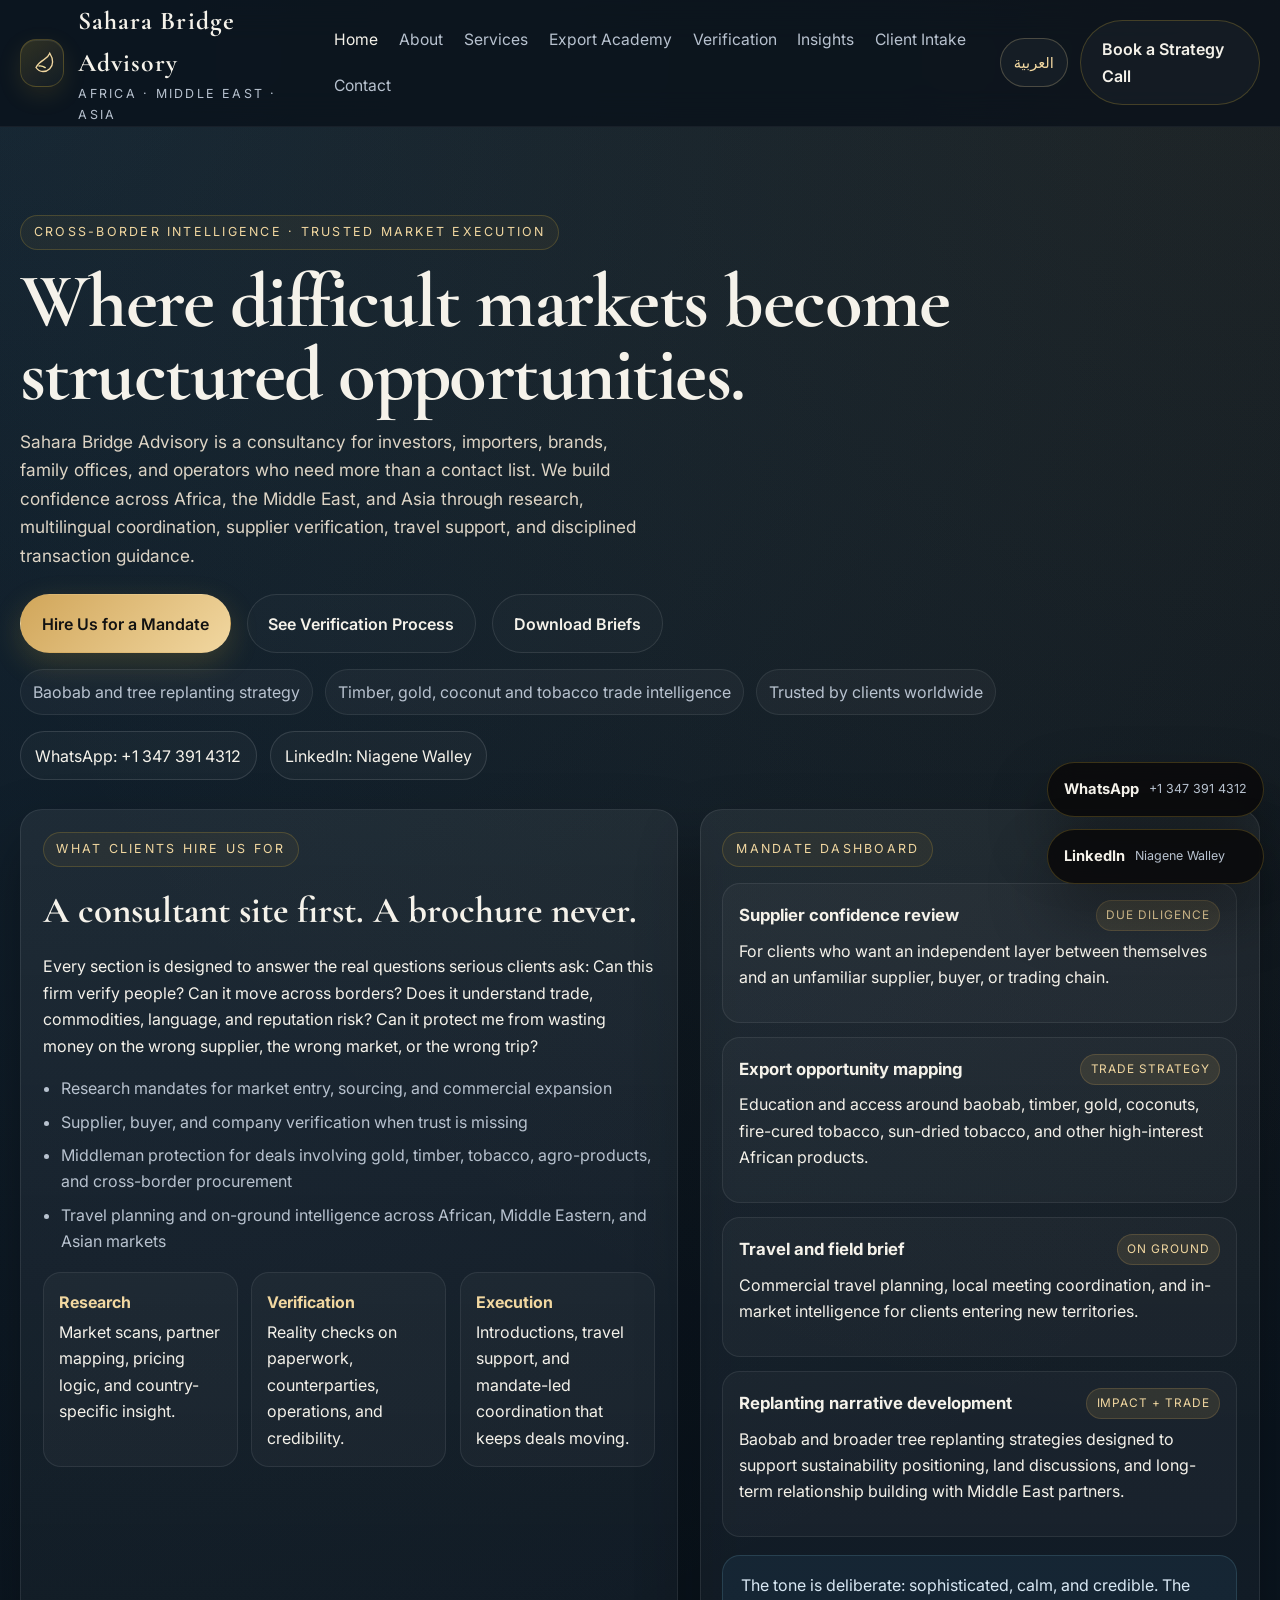
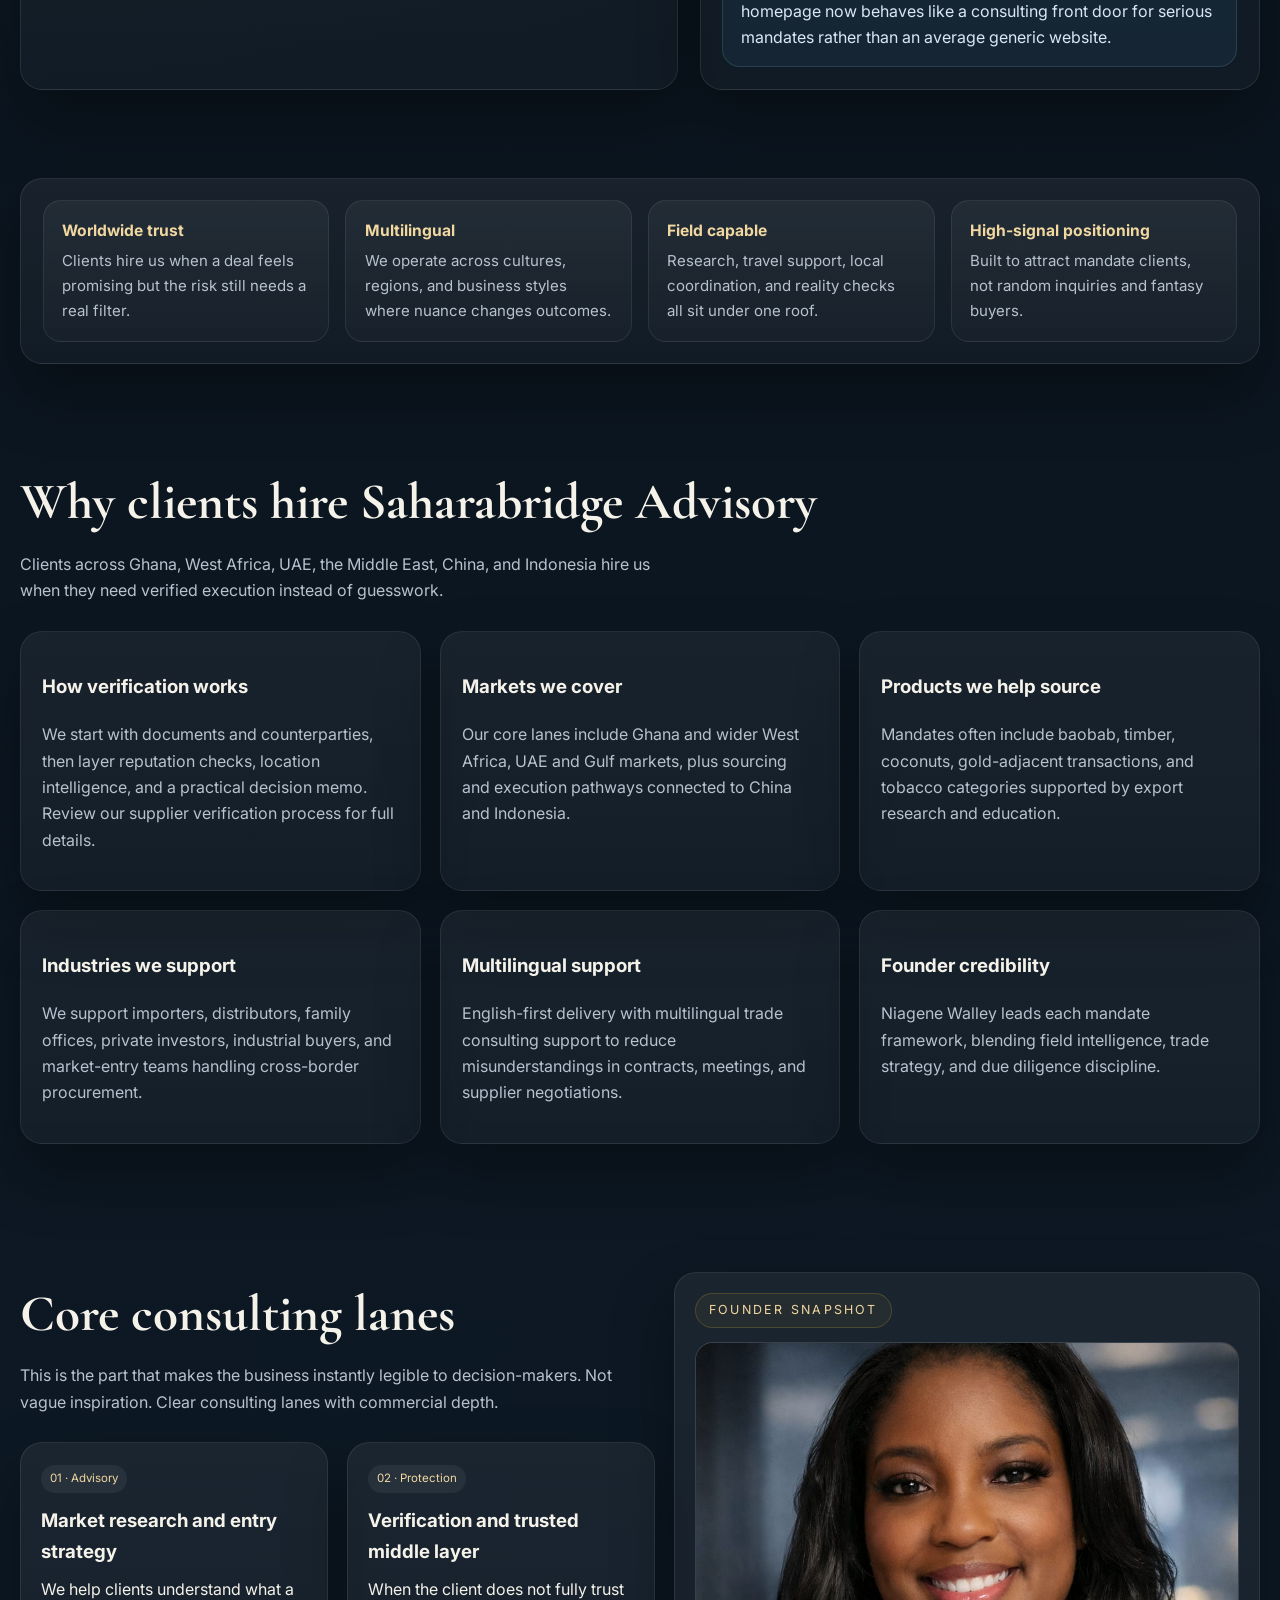
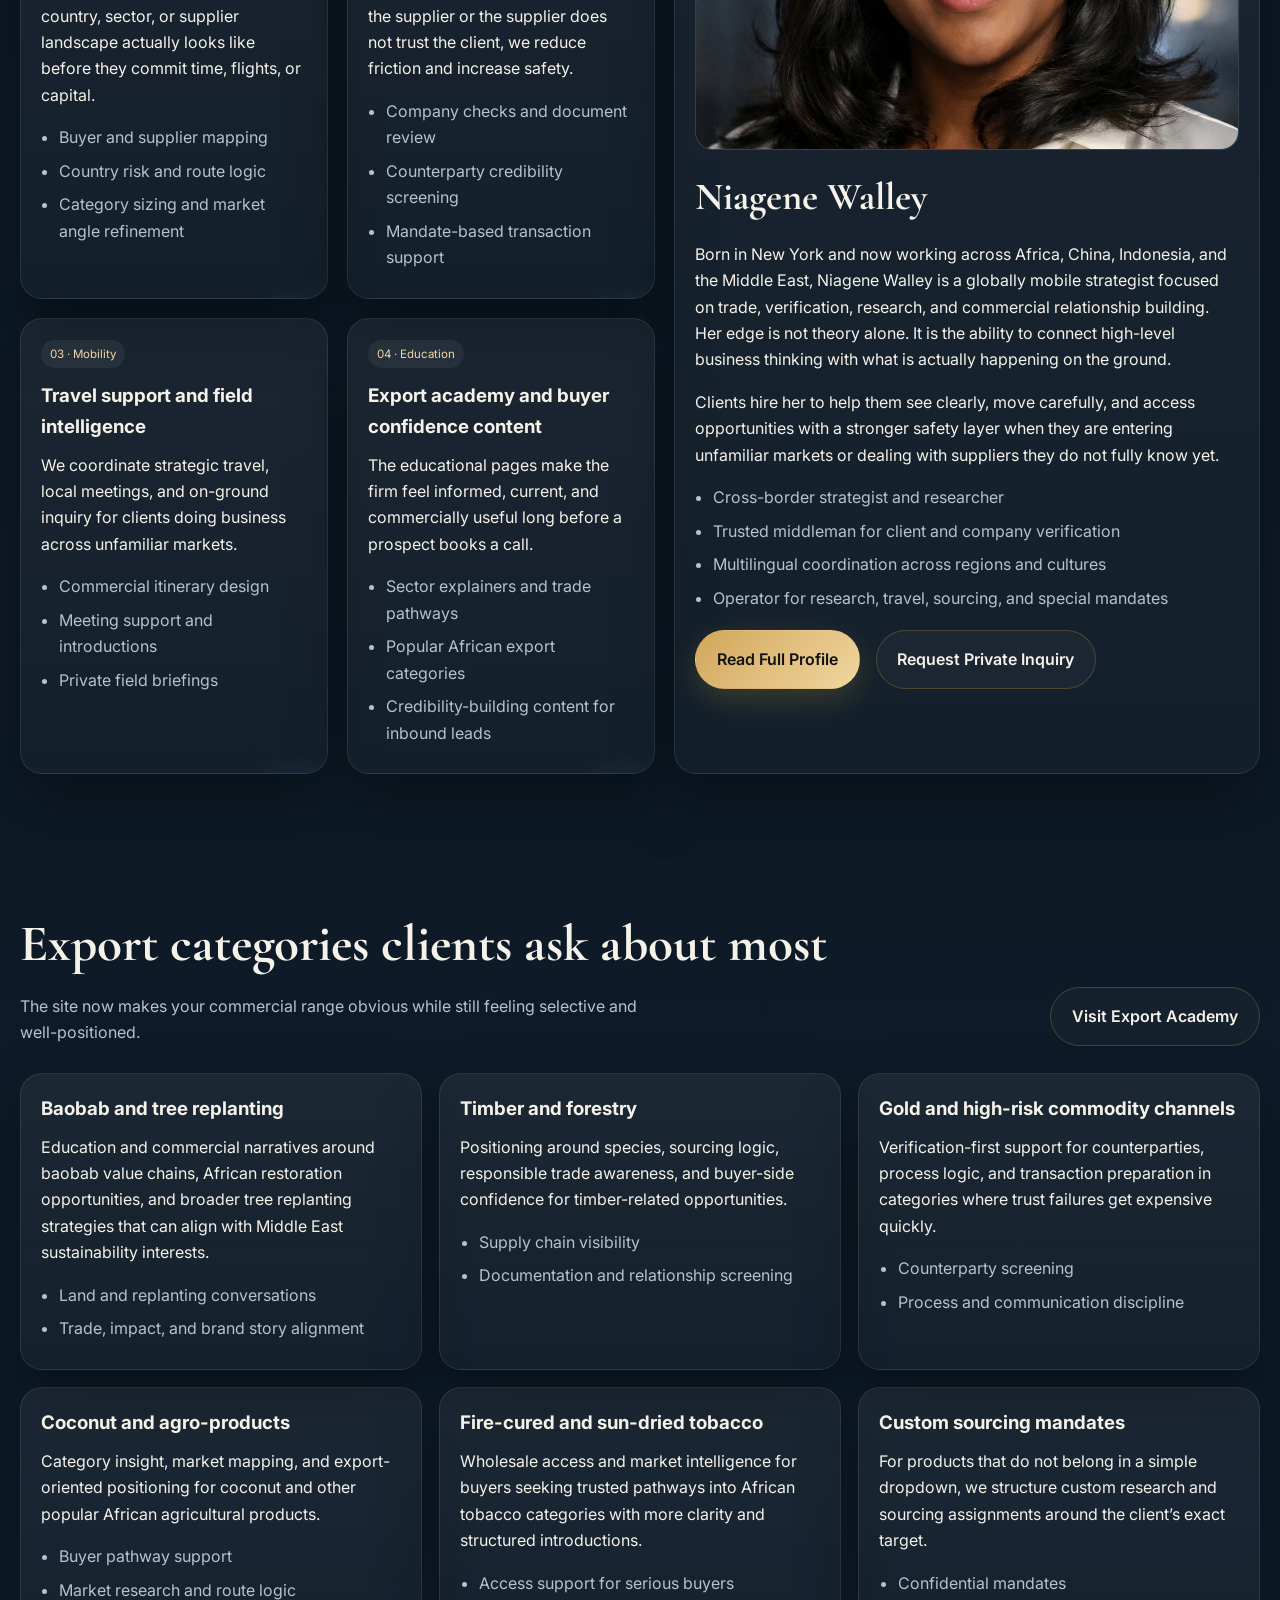
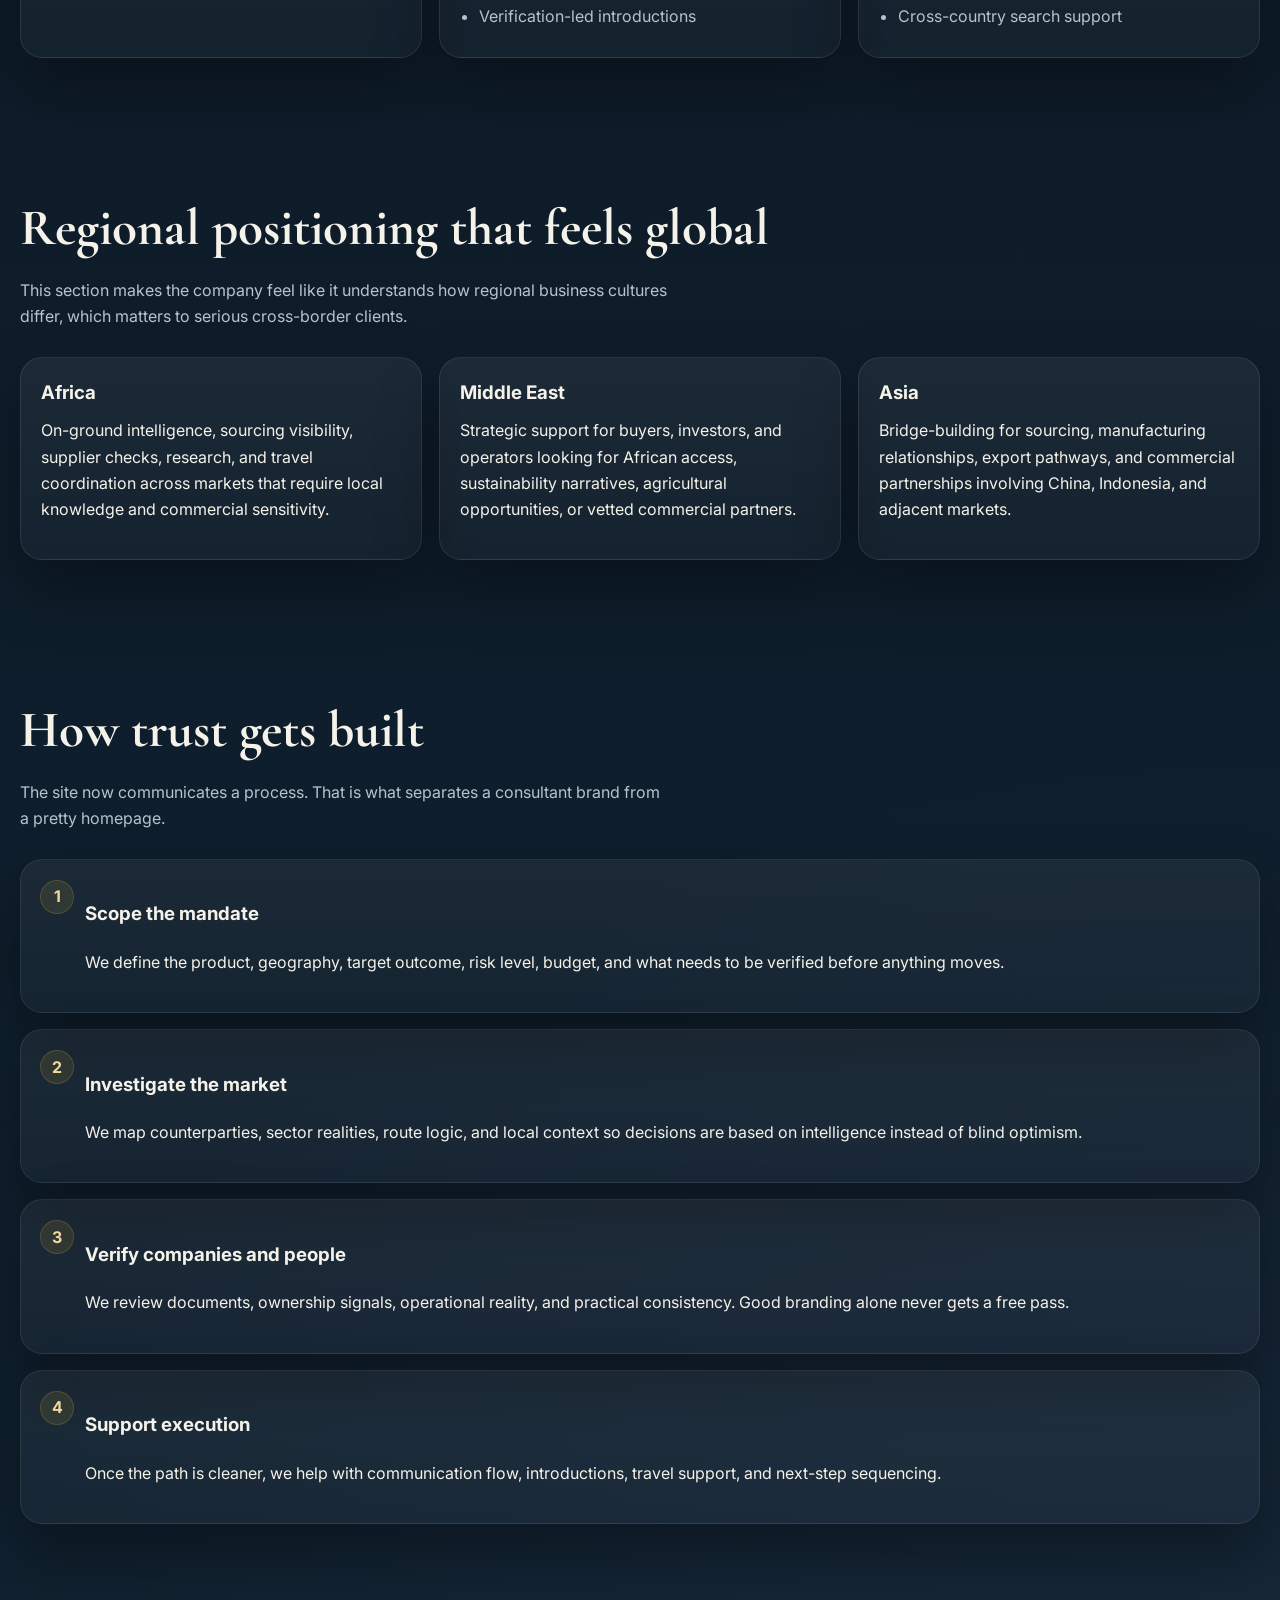
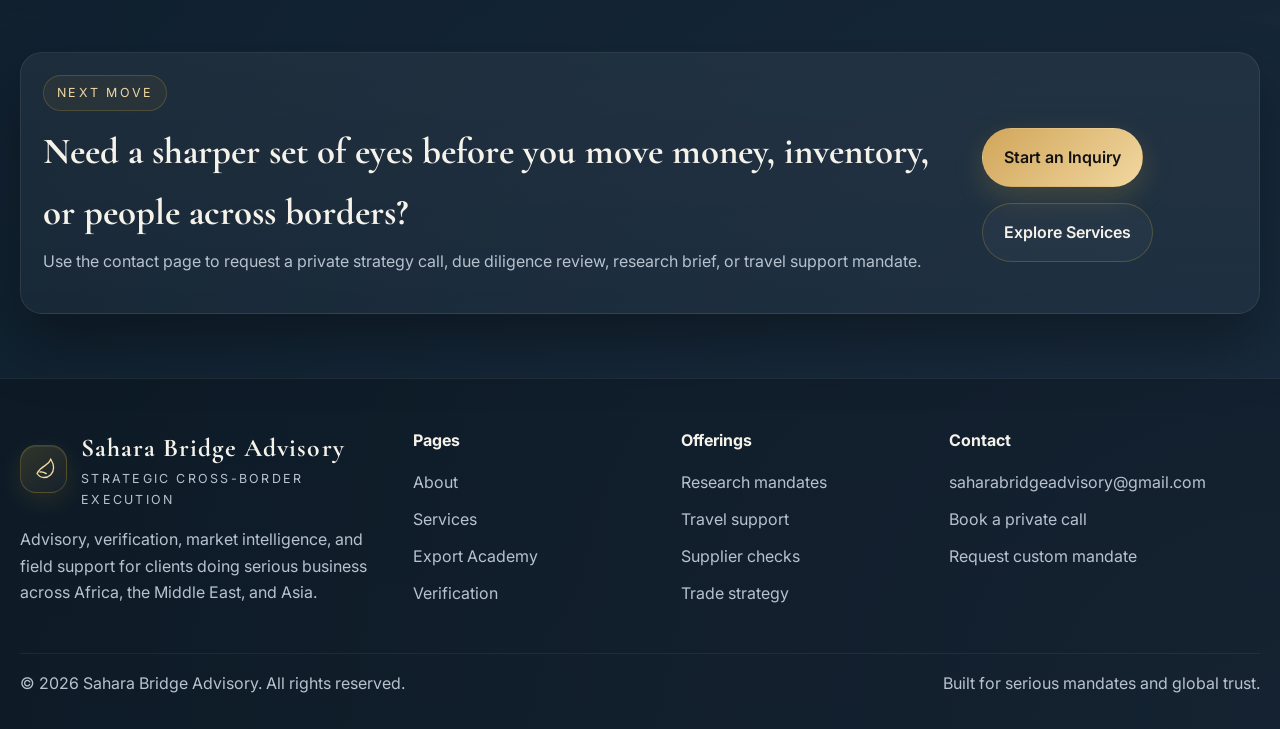
==== index.html @ 65cefc39 "Revert simplified homepage and restore original site structure" ====
<!DOCTYPE html>
<html lang="en">
<head>
  <meta charset="UTF-8" />
  <meta name="viewport" content="width=device-width, initial-scale=1.0" />
  <title>Africa Trade Advisory Firm | Sahara Bridge Advisory</title>
  <meta name="description" content="Sahara Bridge Advisory is an Africa trade advisory firm helping clients with supplier verification, Africa export consulting, and Middle East-Africa sourcing strategy." />
  <meta name="robots" content="index,follow,max-image-preview:large" />
  <link rel="canonical" href="https://saharabridgeadvisory.com/" />
  <meta property="og:locale" content="en_US" />
  <meta property="og:type" content="website" />
  <meta property="og:site_name" content="Sahara Bridge Advisory" />
  <meta property="og:title" content="Africa Trade Advisory Firm | Sahara Bridge Advisory" />
  <meta property="og:description" content="Sahara Bridge Advisory is an Africa trade advisory firm helping clients with supplier verification, Africa export consulting, and Middle East-Africa sourcing strategy." />
  <meta property="og:url" content="https://saharabridgeadvisory.com/" />
  <meta property="og:image" content="https://saharabridgeadvisory.com/assets/images/og-card.svg" />
  <meta name="twitter:card" content="summary_large_image" />
  <meta name="twitter:title" content="Africa Trade Advisory Firm | Sahara Bridge Advisory" />
  <meta name="twitter:description" content="Sahara Bridge Advisory is an Africa trade advisory firm helping clients with supplier verification, Africa export consulting, and Middle East-Africa sourcing strategy." />
  <meta name="twitter:image" content="https://saharabridgeadvisory.com/assets/images/og-card.svg" />
  <link rel="icon" type="image/svg+xml" href="assets/images/favicon.svg" />
  <link rel="preconnect" href="https://fonts.googleapis.com">
  <link rel="preconnect" href="https://fonts.gstatic.com" crossorigin>
  <link href="https://fonts.googleapis.com/css2?family=Cormorant+Garamond:wght@500;600;700&family=Inter:wght@400;500;600;700;800&display=swap" rel="stylesheet">
  <link rel="stylesheet" href="assets/css/styles.css" />
  <script defer src="assets/js/config.js"></script>
  <script defer src="assets/js/main.js"></script>
  <script type="application/ld+json">
  {"@context":"https://schema.org","@type":"BreadcrumbList","itemListElement":[{"@type":"ListItem","position":1,"name":"Home","item":"https://saharabridgeadvisory.com/"},{"@type":"ListItem","position":2,"name":"Home","item":"https://saharabridgeadvisory.com/"}]}
  </script>
  <script type="application/ld+json">
  {"@context":"https://schema.org","@type":"Organization","name":"Sahara Bridge Advisory","url":"https://saharabridgeadvisory.com","logo":"https://saharabridgeadvisory.com/assets/images/og-card.svg","description":"Africa trade advisory firm focused on supplier verification, cross-border sourcing, due diligence, and market-entry execution across Africa, Middle East, and Asia.","founder":{"@type":"Person","name":"Niagene Walley"},"sameAs":["https://www.linkedin.com/in/niagene-walley/"]}
  </script>
</head>
<body>
  <header class="header">
    <div class="container nav">
      <a class="brand" href="index.html" aria-label="Sahara Bridge Advisory home">
        <span class="brand-mark">
          <svg viewBox="0 0 32 32" fill="none" xmlns="http://www.w3.org/2000/svg"><path d="M8 22C10.8 16.7 14.7 13.8 18.6 11.5C22.1 9.4 24.9 6.9 26.4 3C29 7.1 30.1 10.6 30.1 14.5C30.1 21.6 24.4 27.3 17.3 27.3C13.4 27.3 10.5 25.8 8 22Z" stroke="currentColor" stroke-width="1.8" stroke-linecap="round"/><path d="M12 20C15.2 19.6 17.9 20.5 20.3 22.2" stroke="#F5E2A0" stroke-width="1.8" stroke-linecap="round"/></svg>
        </span>
        <span>
          <strong class="brand-name">Sahara Bridge Advisory</strong>
          <span class="brand-tag">Africa · Middle East · Asia</span>
        </span>
      </a>
      <nav class="nav-links" data-nav-links>
        <a data-nav href="index.html">Home</a>
        <a data-nav href="about.html">About</a>
        <a data-nav href="services.html">Services</a>
        <a data-nav href="export-academy.html">Export Academy</a>
        <a data-nav href="verification.html">Verification</a>
        <a data-nav href="insights.html">Insights</a>
        <a data-nav href="intake.html">Client Intake</a>
        <a data-nav href="contact.html">Contact</a>
      </nav>
      <div class="nav-actions">
        <a class="lang-chip" href="ar/index.html" lang="ar" dir="rtl">العربية</a>
        <a class="btn btn-secondary" href="contact.html">Book a Strategy Call</a>
        <button class="menu-toggle" data-menu-toggle aria-label="Toggle menu">☰</button>
      </div>
    </div>
  </header>

  <main>
    <section class="hero">
      <div class="container">
        <span class="eyebrow">Cross-border intelligence · trusted market execution</span>
        <h1>Where difficult markets become structured opportunities.</h1>
        <p class="lead">Sahara Bridge Advisory is a consultancy for investors, importers, brands, family offices, and operators who need more than a contact list. We build confidence across Africa, the Middle East, and Asia through research, multilingual coordination, supplier verification, travel support, and disciplined transaction guidance.</p>
        <div class="hero-actions">
          <a class="btn btn-primary" href="contact.html">Hire Us for a Mandate</a>
          <a class="btn btn-ghost" href="verification.html">See Verification Process</a>
          <a class="btn btn-ghost" href="insights.html">Download Briefs</a>
        </div>
        <div class="page-pulse">
          <span>Baobab and tree replanting strategy</span>
          <span>Timber, gold, coconut and tobacco trade intelligence</span>
          <span>Trusted by clients worldwide</span>
        </div>
        <div class="inline-links">
          <a data-whatsapp-link href="https://wa.me/13473914312" target="_blank" rel="noopener noreferrer">WhatsApp: +1 347 391 4312</a>
          <a data-linkedin-link href="https://www.linkedin.com/in/niagene-walley/" target="_blank" rel="noopener noreferrer">LinkedIn: Niagene Walley</a>
        </div>

        <div class="hero-consult-grid reveal">
          <div class="hero-brief">
            <span class="eyebrow">What clients hire us for</span>
            <h2 style="font-family:'Cormorant Garamond',serif;font-size:2.3rem;margin:0.9rem 0 0.7rem;">A consultant site first. A brochure never.</h2>
            <p>Every section is designed to answer the real questions serious clients ask: Can this firm verify people? Can it move across borders? Does it understand trade, commodities, language, and reputation risk? Can it protect me from wasting money on the wrong supplier, the wrong market, or the wrong trip?</p>
            <ul class="brief-list">
              <li>Research mandates for market entry, sourcing, and commercial expansion</li>
              <li>Supplier, buyer, and company verification when trust is missing</li>
              <li>Middleman protection for deals involving gold, timber, tobacco, agro-products, and cross-border procurement</li>
              <li>Travel planning and on-ground intelligence across African, Middle Eastern, and Asian markets</li>
            </ul>
            <div class="hero-kicker">
              <div class="kicker-card"><strong>Research</strong><span>Market scans, partner mapping, pricing logic, and country-specific insight.</span></div>
              <div class="kicker-card"><strong>Verification</strong><span>Reality checks on paperwork, counterparties, operations, and credibility.</span></div>
              <div class="kicker-card"><strong>Execution</strong><span>Introductions, travel support, and mandate-led coordination that keeps deals moving.</span></div>
            </div>
          </div>
          <div class="hero-mandate">
            <span class="eyebrow">Mandate dashboard</span>
            <div class="mandate-stack">
              <article class="mandate-item">
                <header><h3>Supplier confidence review</h3><span class="mandate-badge">Due diligence</span></header>
                <p>For clients who want an independent layer between themselves and an unfamiliar supplier, buyer, or trading chain.</p>
              </article>
              <article class="mandate-item">
                <header><h3>Export opportunity mapping</h3><span class="mandate-badge">Trade strategy</span></header>
                <p>Education and access around baobab, timber, gold, coconuts, fire-cured tobacco, sun-dried tobacco, and other high-interest African products.</p>
              </article>
              <article class="mandate-item">
                <header><h3>Travel and field brief</h3><span class="mandate-badge">On ground</span></header>
                <p>Commercial travel planning, local meeting coordination, and in-market intelligence for clients entering new territories.</p>
              </article>
              <article class="mandate-item">
                <header><h3>Replanting narrative development</h3><span class="mandate-badge">Impact + trade</span></header>
                <p>Baobab and broader tree replanting strategies designed to support sustainability positioning, land discussions, and long-term relationship building with Middle East partners.</p>
              </article>
            </div>
            <div class="advisory-ribbon">The tone is deliberate: sophisticated, calm, and credible. The homepage now behaves like a consulting front door for serious mandates rather than an average generic website.</div>
          </div>
        </div>
      </div>
    </section>

    <section class="section section-sm">
      <div class="container credibility-band reveal">
        <div><strong>Worldwide trust</strong><span>Clients hire us when a deal feels promising but the risk still needs a real filter.</span></div>
        <div><strong>Multilingual</strong><span>We operate across cultures, regions, and business styles where nuance changes outcomes.</span></div>
        <div><strong>Field capable</strong><span>Research, travel support, local coordination, and reality checks all sit under one roof.</span></div>
        <div><strong>High-signal positioning</strong><span>Built to attract mandate clients, not random inquiries and fantasy buyers.</span></div>
      </div>
    </section>


    <section class="section">
      <div class="container">
        <div class="section-head reveal"><div><h2>Why clients hire Saharabridge Advisory</h2><p>Clients across Ghana, West Africa, UAE, the Middle East, China, and Indonesia hire us when they need verified execution instead of guesswork.</p></div></div>
        <div class="grid grid-3">
          <article class="process-card reveal"><h3>How verification works</h3><p>We start with documents and counterparties, then layer reputation checks, location intelligence, and a practical decision memo. Review our <a href="verification.html">supplier verification process</a> for full details.</p></article>
          <article class="process-card reveal"><h3>Markets we cover</h3><p>Our core lanes include Ghana and wider West Africa, UAE and Gulf markets, plus sourcing and execution pathways connected to China and Indonesia.</p></article>
          <article class="process-card reveal"><h3>Products we help source</h3><p>Mandates often include baobab, timber, coconuts, gold-adjacent transactions, and tobacco categories supported by <a href="export-academy.html">export research and education</a>.</p></article>
          <article class="process-card reveal"><h3>Industries we support</h3><p>We support importers, distributors, family offices, private investors, industrial buyers, and market-entry teams handling cross-border procurement.</p></article>
          <article class="process-card reveal"><h3>Multilingual support</h3><p>English-first delivery with multilingual trade consulting support to reduce misunderstandings in contracts, meetings, and supplier negotiations.</p></article>
          <article class="process-card reveal"><h3>Founder credibility</h3><p><a href="about.html">Niagene Walley</a> leads each mandate framework, blending field intelligence, trade strategy, and due diligence discipline.</p></article>
        </div>
      </div>
    </section>
    <section class="section">
      <div class="container split-callout">
        <div>
          <div class="section-head reveal">
            <div>
              <h2>Core consulting lanes</h2>
              <p>This is the part that makes the business instantly legible to decision-makers. Not vague inspiration. Clear consulting lanes with commercial depth.</p>
            </div>
          </div>
          <div class="grid grid-2">
            <article class="service-lane reveal">
              <span class="lane-tag">01 · Advisory</span>
              <h3>Market research and entry strategy</h3>
              <p>We help clients understand what a country, sector, or supplier landscape actually looks like before they commit time, flights, or capital.</p>
              <ul class="service-points">
                <li>Buyer and supplier mapping</li>
                <li>Country risk and route logic</li>
                <li>Category sizing and market angle refinement</li>
              </ul>
            </article>
            <article class="service-lane reveal">
              <span class="lane-tag">02 · Protection</span>
              <h3>Verification and trusted middle layer</h3>
              <p>When the client does not fully trust the supplier or the supplier does not trust the client, we reduce friction and increase safety.</p>
              <ul class="service-points">
                <li>Company checks and document review</li>
                <li>Counterparty credibility screening</li>
                <li>Mandate-based transaction support</li>
              </ul>
            </article>
            <article class="service-lane reveal">
              <span class="lane-tag">03 · Mobility</span>
              <h3>Travel support and field intelligence</h3>
              <p>We coordinate strategic travel, local meetings, and on-ground inquiry for clients doing business across unfamiliar markets.</p>
              <ul class="service-points">
                <li>Commercial itinerary design</li>
                <li>Meeting support and introductions</li>
                <li>Private field briefings</li>
              </ul>
            </article>
            <article class="service-lane reveal">
              <span class="lane-tag">04 · Education</span>
              <h3>Export academy and buyer confidence content</h3>
              <p>The educational pages make the firm feel informed, current, and commercially useful long before a prospect books a call.</p>
              <ul class="service-points">
                <li>Sector explainers and trade pathways</li>
                <li>Popular African export categories</li>
                <li>Credibility-building content for inbound leads</li>
              </ul>
            </article>
          </div>
        </div>
        <div class="insight-card reveal">
          <span class="eyebrow">Founder snapshot</span>
          <figure class="founder-snapshot-media">
            <img src="assets/images/niagene-walley-africa-trade-strategist.jpg" alt="Niagene Walley, founder and African trade strategist at Sahara Bridge Advisory" loading="lazy" />
          </figure>
          <h3 style="font-family:'Cormorant Garamond',serif;font-size:2.4rem;margin:0.9rem 0 0.7rem;">Niagene Walley</h3>
          <p>Born in New York and now working across Africa, China, Indonesia, and the Middle East, Niagene Walley is a globally mobile strategist focused on trade, verification, research, and commercial relationship building. Her edge is not theory alone. It is the ability to connect high-level business thinking with what is actually happening on the ground.</p>
          <p>Clients hire her to help them see clearly, move carefully, and access opportunities with a stronger safety layer when they are entering unfamiliar markets or dealing with suppliers they do not fully know yet.</p>
          <ul class="mini-list">
            <li>Cross-border strategist and researcher</li>
            <li>Trusted middleman for client and company verification</li>
            <li>Multilingual coordination across regions and cultures</li>
            <li>Operator for research, travel, sourcing, and special mandates</li>
          </ul>
          <div class="hero-actions" style="margin-top:1.2rem;">
            <a class="btn btn-primary" href="about.html">Read Full Profile</a>
            <a class="btn btn-secondary" href="contact.html">Request Private Inquiry</a>
          </div>
        </div>
      </div>
    </section>

    <section class="section">
      <div class="container">
        <div class="section-head reveal">
          <div>
            <h2>Export categories clients ask about most</h2>
            <p>The site now makes your commercial range obvious while still feeling selective and well-positioned.</p>
          </div>
          <a class="btn btn-secondary" href="export-academy.html">Visit Export Academy</a>
        </div>
        <div class="sector-grid">
          <article class="sector-tile reveal">
            <h3>Baobab and tree replanting</h3>
            <p>Education and commercial narratives around baobab value chains, African restoration opportunities, and broader tree replanting strategies that can align with Middle East sustainability interests.</p>
            <ul class="sector-points">
              <li>Land and replanting conversations</li>
              <li>Trade, impact, and brand story alignment</li>
            </ul>
          </article>
          <article class="sector-tile reveal">
            <h3>Timber and forestry</h3>
            <p>Positioning around species, sourcing logic, responsible trade awareness, and buyer-side confidence for timber-related opportunities.</p>
            <ul class="sector-points">
              <li>Supply chain visibility</li>
              <li>Documentation and relationship screening</li>
            </ul>
          </article>
          <article class="sector-tile reveal">
            <h3>Gold and high-risk commodity channels</h3>
            <p>Verification-first support for counterparties, process logic, and transaction preparation in categories where trust failures get expensive quickly.</p>
            <ul class="sector-points">
              <li>Counterparty screening</li>
              <li>Process and communication discipline</li>
            </ul>
          </article>
          <article class="sector-tile reveal">
            <h3>Coconut and agro-products</h3>
            <p>Category insight, market mapping, and export-oriented positioning for coconut and other popular African agricultural products.</p>
            <ul class="sector-points">
              <li>Buyer pathway support</li>
              <li>Market research and route logic</li>
            </ul>
          </article>
          <article class="sector-tile reveal">
            <h3>Fire-cured and sun-dried tobacco</h3>
            <p>Wholesale access and market intelligence for buyers seeking trusted pathways into African tobacco categories with more clarity and structured introductions.</p>
            <ul class="sector-points">
              <li>Access support for serious buyers</li>
              <li>Verification-led introductions</li>
            </ul>
          </article>
          <article class="sector-tile reveal">
            <h3>Custom sourcing mandates</h3>
            <p>For products that do not belong in a simple dropdown, we structure custom research and sourcing assignments around the client’s exact target.</p>
            <ul class="sector-points">
              <li>Confidential mandates</li>
              <li>Cross-country search support</li>
            </ul>
          </article>
        </div>
      </div>
    </section>

    <section class="section">
      <div class="container">
        <div class="section-head reveal">
          <div>
            <h2>Regional positioning that feels global</h2>
            <p>This section makes the company feel like it understands how regional business cultures differ, which matters to serious cross-border clients.</p>
          </div>
        </div>
        <div class="region-grid">
          <article class="region-card reveal">
            <h3>Africa</h3>
            <p>On-ground intelligence, sourcing visibility, supplier checks, research, and travel coordination across markets that require local knowledge and commercial sensitivity.</p>
          </article>
          <article class="region-card reveal">
            <h3>Middle East</h3>
            <p>Strategic support for buyers, investors, and operators looking for African access, sustainability narratives, agricultural opportunities, or vetted commercial partners.</p>
          </article>
          <article class="region-card reveal">
            <h3>Asia</h3>
            <p>Bridge-building for sourcing, manufacturing relationships, export pathways, and commercial partnerships involving China, Indonesia, and adjacent markets.</p>
          </article>
        </div>
      </div>
    </section>

    <section class="section">
      <div class="container">
        <div class="section-head reveal">
          <div>
            <h2>How trust gets built</h2>
            <p>The site now communicates a process. That is what separates a consultant brand from a pretty homepage.</p>
          </div>
        </div>
        <div class="timeline">
          <article class="timeline-item reveal" data-step="1">
            <h3>Scope the mandate</h3>
            <p>We define the product, geography, target outcome, risk level, budget, and what needs to be verified before anything moves.</p>
          </article>
          <article class="timeline-item reveal" data-step="2">
            <h3>Investigate the market</h3>
            <p>We map counterparties, sector realities, route logic, and local context so decisions are based on intelligence instead of blind optimism.</p>
          </article>
          <article class="timeline-item reveal" data-step="3">
            <h3>Verify companies and people</h3>
            <p>We review documents, ownership signals, operational reality, and practical consistency. Good branding alone never gets a free pass.</p>
          </article>
          <article class="timeline-item reveal" data-step="4">
            <h3>Support execution</h3>
            <p>Once the path is cleaner, we help with communication flow, introductions, travel support, and next-step sequencing.</p>
          </article>
        </div>
      </div>
    </section>

    <section class="section">
      <div class="container cta-strip reveal">
        <div>
          <span class="eyebrow">Next move</span>
          <h3 style="font-family:'Cormorant Garamond',serif;font-size:2.3rem;margin:0.7rem 0 0.3rem;">Need a sharper set of eyes before you move money, inventory, or people across borders?</h3>
          <p style="color:var(--muted);">Use the contact page to request a private strategy call, due diligence review, research brief, or travel support mandate.</p>
        </div>
        <div class="hero-actions">
          <a class="btn btn-primary" href="contact.html">Start an Inquiry</a>
          <a class="btn btn-secondary" href="services.html">Explore Services</a>
        </div>
      </div>
    </section>
  </main>

  <footer class="footer">
    <div class="container">
      <div class="footer-grid">
        <div>
          <div class="brand" style="margin-bottom:1rem;">
            <span class="brand-mark">
              <svg viewBox="0 0 32 32" fill="none" xmlns="http://www.w3.org/2000/svg"><path d="M8 22C10.8 16.7 14.7 13.8 18.6 11.5C22.1 9.4 24.9 6.9 26.4 3C29 7.1 30.1 10.6 30.1 14.5C30.1 21.6 24.4 27.3 17.3 27.3C13.4 27.3 10.5 25.8 8 22Z" stroke="currentColor" stroke-width="1.8" stroke-linecap="round"/><path d="M12 20C15.2 19.6 17.9 20.5 20.3 22.2" stroke="#F5E2A0" stroke-width="1.8" stroke-linecap="round"/></svg>
            </span>
            <span>
              <strong class="brand-name">Sahara Bridge Advisory</strong>
              <span class="brand-tag">Strategic cross-border execution</span>
            </span>
          </div>
          <p>Advisory, verification, market intelligence, and field support for clients doing serious business across Africa, the Middle East, and Asia.</p>
        </div>
        <div>
          <h4>Pages</h4>
          <ul>
            <li><a href="about.html">About</a></li>
            <li><a href="services.html">Services</a></li>
            <li><a href="export-academy.html">Export Academy</a></li>
            <li><a href="verification.html">Verification</a></li>
          </ul>
        </div>
        <div>
          <h4>Offerings</h4>
          <ul>
            <li>Research mandates</li>
            <li>Travel support</li>
            <li>Supplier checks</li>
            <li>Trade strategy</li>
          </ul>
        </div>
        <div>
          <h4>Contact</h4>
          <ul>
            <li><a href="mailto:saharabridgeadvisory@gmail.com">saharabridgeadvisory@gmail.com</a></li>
            <li><a href="contact.html">Book a private call</a></li>
            <li><a href="contact.html">Request custom mandate</a></li>
          </ul>
        </div>
      </div>
      <div class="footer-bottom">
        <span>© 2026 Sahara Bridge Advisory. All rights reserved.</span>
        <span>Built for serious mandates and global trust.</span>
      </div>
    </div>
  </footer>

  <div class="quick-actions">
    <a class="quick-action" data-whatsapp-link href="https://wa.me/13473914312" target="_blank" rel="noopener noreferrer">
      <strong>WhatsApp</strong><span>+1 347 391 4312</span>
    </a>
    <a class="quick-action" data-linkedin-link href="https://www.linkedin.com/in/niagene-walley/" target="_blank" rel="noopener noreferrer">
      <strong>LinkedIn</strong><span>Niagene Walley</span>
    </a>
  </div>
</body>
</html>
---- assets/css/styles.css ----
:root {
  --bg: #08111a;
  --bg-soft: #0e1a26;
  --panel: rgba(255,255,255,0.045);
  --panel-strong: rgba(255,255,255,0.075);
  --text: #f5f2ea;
  --muted: #b8c2cf;
  --line: rgba(111, 168, 191, 0.18);
  --gold: #d1a65a;
  --gold-soft: #f1d7a0;
  --accent: #2d5b78;
  --success: #8ed3b1;
  --danger: #ff9f89;
  --shadow: 0 30px 60px rgba(0,0,0,0.34);
  --radius: 22px;
  --radius-sm: 14px;
  --max: 1240px;
}

* { box-sizing: border-box; }
html { scroll-behavior: smooth; }
body {
  margin: 0;
  background:
    radial-gradient(circle at top left, rgba(89,146,180,0.17), transparent 24%),
    radial-gradient(circle at top right, rgba(209,166,90,0.10), transparent 20%),
    radial-gradient(circle at bottom right, rgba(92,118,164,0.14), transparent 22%),
    linear-gradient(180deg, #08111a 0%, #0c1722 36%, #102130 100%);
  color: var(--text);
  font-family: Inter, ui-sans-serif, system-ui, -apple-system, BlinkMacSystemFont, "Segoe UI", sans-serif;
  line-height: 1.65;
}
body::before {
  content: "";
  position: fixed;
  inset: 0;
  pointer-events: none;
  background-image: linear-gradient(rgba(255,255,255,0.015) 1px, transparent 1px), linear-gradient(90deg, rgba(255,255,255,0.015) 1px, transparent 1px);
  background-size: 38px 38px;
  mask-image: radial-gradient(circle at center, black, transparent 72%);
  opacity: 0.35;
}
img { max-width: 100%; display: block; }
a { color: inherit; text-decoration: none; }
p { margin: 0 0 1rem; }
small { color: var(--muted); }

.container {
  width: min(var(--max), calc(100% - 2rem));
  margin: 0 auto;
}

.header {
  position: sticky;
  top: 0;
  z-index: 40;
  backdrop-filter: blur(18px);
  background: rgba(8,17,26,0.76);
  border-bottom: 1px solid rgba(255,255,255,0.05);
}
.nav {
  display: flex;
  align-items: center;
  justify-content: space-between;
  gap: 1rem;
  min-height: 82px;
}
.brand {
  display: flex;
  align-items: center;
  gap: 0.9rem;
}
.brand-mark {
  width: 48px;
  height: 48px;
  display: grid;
  place-items: center;
  border-radius: 16px;
  color: var(--gold-soft);
  border: 1px solid rgba(212,175,55,0.25);
  background: linear-gradient(145deg, rgba(212,175,55,0.18), rgba(255,255,255,0.03));
  box-shadow: inset 0 1px 0 rgba(255,255,255,0.08), 0 8px 25px rgba(212,175,55,0.12);
}
.brand-mark svg { width: 24px; height: 24px; }
.brand-name {
  font-family: "Cormorant Garamond", Georgia, serif;
  font-size: 1.6rem;
  letter-spacing: 0.04em;
}
.brand-tag {
  display: block;
  color: var(--muted);
  font-size: 0.78rem;
  letter-spacing: 0.18em;
  text-transform: uppercase;
}
.nav-links {
  display: flex;
  align-items: center;
  gap: 1.3rem;
  flex-wrap: wrap;
}
.nav-links a {
  color: var(--muted);
  font-size: 0.98rem;
}
.nav-links a:hover,
.nav-links a.active { color: var(--text); }
.nav-actions { display: flex; gap: 0.8rem; align-items: center; }
.menu-toggle {
  display: none;
  background: transparent;
  border: 1px solid rgba(255,255,255,0.1);
  color: var(--text);
  border-radius: 12px;
  padding: 0.7rem;
}

.btn {
  display: inline-flex;
  align-items: center;
  gap: 0.7rem;
  border-radius: 999px;
  padding: 0.95rem 1.3rem;
  font-weight: 600;
  transition: 180ms ease;
  border: 1px solid transparent;
}
.btn:hover { transform: translateY(-2px); }
.btn-primary {
  background: linear-gradient(135deg, #d1a65a, #f1d7a0);
  color: #121212;
  box-shadow: 0 10px 30px rgba(212,175,55,0.2);
}
.btn-secondary {
  border-color: rgba(212,175,55,0.25);
  background: rgba(255,255,255,0.03);
}
.btn-ghost {
  border-color: rgba(255,255,255,0.1);
  background: rgba(255,255,255,0.02);
}

.eyebrow {
  display: inline-flex;
  gap: 0.55rem;
  align-items: center;
  padding: 0.4rem 0.8rem;
  border-radius: 999px;
  font-size: 0.78rem;
  letter-spacing: 0.18em;
  text-transform: uppercase;
  color: var(--gold-soft);
  border: 1px solid rgba(212,175,55,0.22);
  background: rgba(212,175,55,0.06);
}

.hero {
  padding: 5.5rem 0 3.5rem;
}
.hero-grid,
.two-col {
  display: grid;
  grid-template-columns: 1.15fr 0.85fr;
  gap: 2rem;
  align-items: stretch;
}
.hero h1,
.page-hero h1 {
  font-family: "Cormorant Garamond", Georgia, serif;
  font-size: clamp(3rem, 6vw, 5.6rem);
  line-height: 0.95;
  letter-spacing: -0.02em;
  margin: 1rem 0 1rem;
}
.hero p.lead,
.page-hero p.lead {
  max-width: 58ch;
  color: #ddd4c5;
  font-size: 1.08rem;
}
.hero-actions {
  display: flex;
  gap: 1rem;
  flex-wrap: wrap;
  margin-top: 1.5rem;
}
.hero-note {
  margin-top: 1rem;
  color: var(--muted);
  display: flex;
  gap: 1rem;
  flex-wrap: wrap;
}
.hero-card,
.panel,
.metric-card,
.feature-card,
.case-card,
.info-card,
.timeline-item,
.form-card,
.academy-card,
.profile-card,
.process-card,
.export-card,
.cta-strip {
  background: linear-gradient(180deg, rgba(255,255,255,0.055), rgba(255,255,255,0.03));
  border: 1px solid rgba(255,255,255,0.08);
  border-radius: var(--radius);
  box-shadow: var(--shadow);
}
.hero-card {
  padding: 1.3rem;
  position: relative;
  overflow: hidden;
}
.hero-card::after {
  content: "";
  position: absolute;
  inset: auto -20% -30% auto;
  width: 250px;
  height: 250px;
  background: radial-gradient(circle, rgba(212,175,55,0.28), transparent 60%);
}
.console {
  min-height: 100%;
  padding: 1rem;
  border-radius: calc(var(--radius) - 6px);
  background: linear-gradient(180deg, rgba(7,14,22,0.88), rgba(17,31,45,0.96));
  border: 1px solid rgba(212,175,55,0.1);
}
.console-header {
  display: flex;
  align-items: center;
  justify-content: space-between;
  color: var(--muted);
  font-size: 0.9rem;
  margin-bottom: 1rem;
}
.console-dots { display: flex; gap: 0.45rem; }
.console-dots span {
  width: 9px; height: 9px; border-radius: 50%; background: rgba(255,255,255,0.2);
}
.console-body { display: grid; gap: 0.9rem; }
.signal {
  padding: 1rem;
  border: 1px solid rgba(255,255,255,0.07);
  border-radius: 16px;
  background: rgba(255,255,255,0.03);
}
.signal-title { display: flex; justify-content: space-between; gap: 1rem; }
.signal-title strong { font-size: 1rem; }
.signal-title span { color: var(--muted); font-size: 0.85rem; }
.signal p { color: #d8d0c3; margin-top: 0.4rem; }
.signal-tag {
  display: inline-flex;
  padding: 0.35rem 0.65rem;
  border-radius: 999px;
  font-size: 0.76rem;
  text-transform: uppercase;
  letter-spacing: 0.08em;
  margin-top: 0.8rem;
}
.signal-tag.good { background: rgba(130,192,145,0.12); color: #aed8b7; }
.signal-tag.warn { background: rgba(255,143,124,0.12); color: #ffc6bb; }

.section { padding: 4rem 0; }
.section-sm { padding: 2rem 0; }
.section-head {
  display: flex;
  justify-content: space-between;
  align-items: end;
  gap: 1rem;
  margin-bottom: 1.7rem;
}
.section-head h2,
.section-head h3 {
  font-family: "Cormorant Garamond", Georgia, serif;
  font-size: clamp(2rem, 4vw, 3.4rem);
  margin: 0 0 0.4rem;
}
.section-head p { color: var(--muted); max-width: 65ch; margin: 0; }
.grid {
  display: grid;
  gap: 1.2rem;
}
.grid-2 { grid-template-columns: repeat(2, minmax(0,1fr)); }
.grid-3 { grid-template-columns: repeat(3, minmax(0,1fr)); }
.grid-4 { grid-template-columns: repeat(4, minmax(0,1fr)); }

.metric-card,
.feature-card,
.case-card,
.info-card,
.process-card,
.export-card,
.academy-card,
.profile-card,
.form-card,
.timeline-item {
  padding: 1.3rem;
}
.metric-card strong {
  display: block;
  font-size: clamp(2rem, 5vw, 3rem);
  color: var(--gold-soft);
  line-height: 1;
}
.metric-card span,
.feature-card p,
.case-card p,
.info-card p,
.process-card p,
.export-card p,
.academy-card p,
.profile-card p { color: var(--muted); }
.feature-icon {
  width: 48px; height: 48px;
  display: grid; place-items: center;
  border-radius: 14px;
  margin-bottom: 1rem;
  background: linear-gradient(140deg, rgba(212,175,55,0.18), rgba(255,255,255,0.02));
  border: 1px solid rgba(212,175,55,0.15);
}
.feature-card ul,
.info-card ul,
.export-card ul,
.academy-card ul,
.profile-card ul,
.check-list {
  padding-left: 1.1rem;
  margin: 1rem 0 0;
  color: #ddd4c5;
}
.feature-card li,
.info-card li,
.export-card li,
.academy-card li,
.profile-card li,
.check-list li { margin-bottom: 0.45rem; }

.page-hero {
  padding: 4.4rem 0 2rem;
}
.page-hero .kicker { color: var(--gold-soft); letter-spacing: 0.18em; text-transform: uppercase; font-size: 0.8rem; }
.page-hero .hero-panel { padding: 1.3rem; }

.quote-box {
  padding: 1.4rem;
  border-left: 3px solid rgba(212,175,55,0.5);
  background: rgba(255,255,255,0.03);
  border-radius: 16px;
  color: #e7ddcc;
}

.timeline {
  display: grid;
  gap: 1rem;
}
.timeline-item {
  position: relative;
  padding-left: 4rem;
}
.timeline-item::before {
  content: attr(data-step);
  position: absolute;
  left: 1.2rem;
  top: 1.25rem;
  width: 2rem;
  height: 2rem;
  border-radius: 50%;
  display: grid;
  place-items: center;
  background: rgba(212,175,55,0.12);
  color: var(--gold-soft);
  border: 1px solid rgba(212,175,55,0.2);
  font-weight: 700;
}

.accordion {
  display: grid;
  gap: 0.9rem;
}
.accordion-item {
  border-radius: var(--radius-sm);
  border: 1px solid rgba(255,255,255,0.08);
  background: rgba(255,255,255,0.03);
  overflow: hidden;
}
.accordion-button {
  width: 100%;
  background: transparent;
  color: var(--text);
  border: 0;
  padding: 1rem 1.2rem;
  display: flex;
  justify-content: space-between;
  align-items: center;
  cursor: pointer;
  font: inherit;
}
.accordion-content {
  padding: 0 1.2rem 1rem;
  color: var(--muted);
  display: none;
}
.accordion-item.open .accordion-content { display: block; }

.stats-bar {
  display: grid;
  grid-template-columns: repeat(4, minmax(0,1fr));
  gap: 1rem;
  margin-top: 2rem;
}
.stats-pill {
  padding: 1rem;
  border-radius: 18px;
  background: rgba(255,255,255,0.03);
  border: 1px solid rgba(255,255,255,0.07);
}
.stats-pill strong { display: block; font-size: 1.4rem; color: var(--gold-soft); }
.stats-pill span { color: var(--muted); font-size: 0.92rem; }

.cta-strip {
  padding: 1.4rem;
  display: flex;
  justify-content: space-between;
  gap: 1rem;
  align-items: center;
}

.contact-layout {
  display: grid;
  grid-template-columns: 0.85fr 1.15fr;
  gap: 1.2rem;
}
label { display: block; font-size: 0.92rem; color: #e5dccb; margin-bottom: 0.35rem; }
input, select, textarea {
  width: 100%;
  border-radius: 14px;
  border: 1px solid rgba(255,255,255,0.09);
  background: rgba(255,255,255,0.03);
  color: var(--text);
  padding: 0.95rem 1rem;
  font: inherit;
}
textarea { min-height: 150px; resize: vertical; }
input:focus, select:focus, textarea:focus {
  outline: none;
  border-color: rgba(212,175,55,0.5);
  box-shadow: 0 0 0 4px rgba(212,175,55,0.08);
}
.form-grid { display: grid; grid-template-columns: repeat(2, minmax(0,1fr)); gap: 1rem; }
.form-actions { display: flex; gap: 1rem; flex-wrap: wrap; align-items: center; margin-top: 1rem; }
.form-status { color: var(--muted); }
.form-status.success { color: #aed8b7; }
.form-status.error { color: #ffc6bb; }

.footer {
  padding: 3rem 0 2rem;
  border-top: 1px solid rgba(255,255,255,0.07);
  background: rgba(0,0,0,0.24);
}
.footer-grid {
  display: grid;
  grid-template-columns: 1.2fr 0.8fr 0.8fr 1fr;
  gap: 1.2rem;
}
.footer h4 { margin: 0 0 1rem; }
.footer p, .footer li, .footer a { color: var(--muted); }
.footer ul { list-style: none; padding: 0; margin: 0; display: grid; gap: 0.65rem; }
.footer-bottom {
  margin-top: 2rem;
  padding-top: 1rem;
  border-top: 1px solid rgba(255,255,255,0.06);
  display: flex;
  justify-content: space-between;
  gap: 1rem;
  color: var(--muted);
  flex-wrap: wrap;
}

.badge-row,
.logo-strip {
  display: flex;
  gap: 0.7rem;
  flex-wrap: wrap;
}
.badge,
.logo-chip {
  padding: 0.6rem 0.85rem;
  border-radius: 999px;
  border: 1px solid rgba(255,255,255,0.08);
  background: rgba(255,255,255,0.03);
  color: #ddd4c5;
  font-size: 0.92rem;
}

.notice {
  border-left: 3px solid rgba(212,175,55,0.45);
  padding: 1rem 1.1rem;
  border-radius: 14px;
  background: rgba(212,175,55,0.05);
  color: #e5dccb;
}

.reveal { opacity: 0; transform: translateY(22px); transition: opacity 500ms ease, transform 500ms ease; }
.reveal.is-visible { opacity: 1; transform: translateY(0); }

@media (max-width: 1080px) {
  .hero-grid, .two-col, .contact-layout, .footer-grid, .grid-4 { grid-template-columns: 1fr 1fr; }
  .stats-bar { grid-template-columns: repeat(2, 1fr); }
}

@media (max-width: 820px) {
  .menu-toggle { display: inline-flex; }
  .nav-links {
    display: none;
    position: absolute;
    top: 82px;
    left: 1rem;
    right: 1rem;
    padding: 1rem;
    flex-direction: column;
    align-items: flex-start;
    border-radius: 18px;
    border: 1px solid rgba(255,255,255,0.08);
    background: rgba(12,12,13,0.96);
    box-shadow: var(--shadow);
  }
  .nav-links.open { display: flex; }
  .nav-actions .btn { display: none; }
  .hero-grid, .two-col, .contact-layout, .footer-grid, .grid-2, .grid-3, .grid-4, .form-grid { grid-template-columns: 1fr; }
  .section-head, .cta-strip, .footer-bottom { flex-direction: column; align-items: flex-start; }
  .hero, .page-hero { padding-top: 3.2rem; }
  .hero h1, .page-hero h1 { line-height: 1; }
}


.quick-actions {
  position: fixed;
  right: 1rem;
  bottom: 1rem;
  display: grid;
  gap: 0.75rem;
  z-index: 60;
}
.quick-action {
  display: inline-flex;
  align-items: center;
  gap: 0.65rem;
  padding: 0.9rem 1rem;
  border-radius: 999px;
  background: rgba(11,11,12,0.9);
  border: 1px solid rgba(212,175,55,0.24);
  color: var(--text);
  box-shadow: var(--shadow);
  backdrop-filter: blur(14px);
}
.quick-action strong { font-size: 0.92rem; }
.quick-action span { color: var(--muted); font-size: 0.78rem; }
.mini-note {
  color: var(--muted);
  font-size: 0.95rem;
}
.inline-links {
  display:flex;
  gap:0.8rem;
  flex-wrap:wrap;
  margin-top:1rem;
}
.inline-links a {
  padding: 0.65rem 0.9rem;
  border-radius: 999px;
  border: 1px solid rgba(255,255,255,0.12);
  background: rgba(255,255,255,0.03);
}
.trust-strip {
  display:grid;
  grid-template-columns: repeat(4, 1fr);
  gap: 1rem;
  margin-top: 2rem;
}
.trust-stat {
  padding: 1.2rem;
  border-radius: 18px;
  border: 1px solid rgba(255,255,255,0.08);
  background: rgba(255,255,255,0.03);
}
.trust-stat strong {
  display:block;
  font-size: 1.35rem;
  color: var(--gold-soft);
  margin-bottom: 0.25rem;
}
@media (max-width: 960px) {
  .trust-strip { grid-template-columns: 1fr 1fr; }
}
@media (max-width: 640px) {
  .quick-actions { right: 0.75rem; left: 0.75rem; bottom: 0.75rem; }
  .quick-action { justify-content: center; }
  .trust-strip { grid-template-columns: 1fr; }
}


/* Version 3 homepage refinements */
.hero-consult-grid {
  display:grid;
  grid-template-columns: 1.08fr 0.92fr;
  gap: 1.4rem;
  margin-top: 1.8rem;
}
.hero-brief, .hero-mandate, .insight-card, .sector-tile, .service-lane, .credibility-band, .region-card {
  background: linear-gradient(180deg, rgba(255,255,255,0.06), rgba(255,255,255,0.028));
  border: 1px solid rgba(255,255,255,0.09);
  border-radius: var(--radius);
  box-shadow: var(--shadow);
}
.hero-brief, .hero-mandate { padding: 1.35rem; }
.brief-list, .mini-list, .service-points, .sector-points { margin: 0; padding-left: 1.15rem; color: var(--muted); }
.brief-list li, .mini-list li, .service-points li, .sector-points li { margin: 0.45rem 0; }
.hero-kicker {
  display:grid; grid-template-columns: repeat(3, minmax(0,1fr)); gap: 0.85rem; margin-top: 1.1rem;
}
.kicker-card {
  padding: 0.95rem; border-radius: 18px; background: rgba(255,255,255,0.03); border: 1px solid rgba(255,255,255,0.08);
}
.kicker-card strong { display:block; margin-bottom:0.25rem; font-size:1rem; color: var(--gold-soft); }
.mandate-stack { display:grid; gap:0.9rem; margin-top:1rem; }
.mandate-item {
  padding: 1rem 1rem 0.95rem; border-radius: 18px; background: rgba(255,255,255,0.03); border: 1px solid rgba(255,255,255,0.08);
}
.mandate-item header { display:flex; align-items:center; justify-content:space-between; gap: 0.75rem; margin-bottom: 0.4rem; }
.mandate-item h3 { margin:0; font-size:1.05rem; }
.mandate-badge {
  display:inline-flex; padding:0.3rem 0.6rem; border-radius:999px; font-size:0.74rem; letter-spacing:0.08em; text-transform:uppercase;
  background: rgba(209,166,90,0.13); color: var(--gold-soft); border: 1px solid rgba(209,166,90,0.2);
}
.advisory-ribbon {
  margin-top: 1.15rem; padding: 0.95rem 1.1rem; border-radius: 18px; background: rgba(45,91,120,0.18); border: 1px solid rgba(111,168,191,0.20); color:#d9e8f4;
}
.split-callout { display:grid; grid-template-columns: 1.04fr 0.96fr; gap:1.2rem; }
.sector-grid { display:grid; grid-template-columns: repeat(3, minmax(0,1fr)); gap: 1.1rem; }
.sector-tile, .service-lane, .insight-card, .region-card { padding: 1.25rem; }
.founder-snapshot-media {
  margin: 0.9rem 0 1rem;
  border-radius: 18px;
  overflow: hidden;
  border: 1px solid rgba(255,255,255,0.12);
  background: rgba(255,255,255,0.02);
  aspect-ratio: 4 / 3;
}
.founder-snapshot-media img {
  width: 100%;
  height: 100%;
  display: block;
  object-fit: cover;
  object-position: center 26%;
}
.sector-tile h3, .service-lane h3, .region-card h3 { margin-top:0; margin-bottom:0.55rem; }
.service-lane { position:relative; overflow:hidden; }
.service-lane::after { content:""; position:absolute; inset:auto -20% -30% auto; width:170px; height:170px; background: radial-gradient(circle, rgba(111,168,191,0.18), transparent 60%); }
.lane-tag { display:inline-flex; padding:0.28rem 0.55rem; border-radius:999px; font-size:0.72rem; background: rgba(255,255,255,0.06); color: var(--gold-soft); margin-bottom: 0.8rem; }
.credibility-band { padding: 1.35rem; display:grid; grid-template-columns: repeat(4, minmax(0,1fr)); gap:1rem; }
.credibility-band strong { display:block; font-size:1rem; margin-bottom:0.35rem; color: var(--gold-soft); }
.region-grid { display:grid; grid-template-columns: repeat(3, minmax(0,1fr)); gap: 1.1rem; }
.page-pulse { display:flex; gap:0.75rem; flex-wrap:wrap; margin-top:1rem; color: var(--muted); }
.page-pulse span { padding:0.55rem 0.75rem; border-radius:999px; background:rgba(255,255,255,0.035); border:1px solid rgba(255,255,255,0.08); }
@media (max-width: 980px) {
  .hero-consult-grid, .split-callout, .sector-grid, .region-grid, .credibility-band { grid-template-columns: 1fr; }
  .hero-kicker { grid-template-columns: 1fr; }
}

.lang-chip {
  display:inline-flex;
  align-items:center;
  justify-content:center;
  min-width:66px;
  padding:0.72rem 0.95rem;
  border-radius:999px;
  border:1px solid rgba(241,215,160,0.24);
  background:rgba(255,255,255,0.04);
  color:var(--gold-soft);
  font-size:0.92rem;
}
.strategic-strip,
.credibility-band {
  display:grid;
  grid-template-columns:repeat(3,1fr);
  gap:1rem;
}
.credibility-band{grid-template-columns:repeat(4,1fr)}
.strategic-strip > div,
.credibility-band > div {
  padding:1.05rem 1.15rem;
  border-radius:18px;
  background:linear-gradient(180deg, rgba(255,255,255,0.05), rgba(255,255,255,0.025));
  border:1px solid rgba(255,255,255,0.08);
}
.strategic-strip strong,
.credibility-band strong { display:block; margin-bottom:0.35rem; font-size:0.98rem; }
.strategic-strip span,
.credibility-band span { color:var(--muted); font-size:0.94rem; display:block; }
.download-stack { display:grid; gap:0.9rem; }
.download-card {
  display:block;
  padding:1rem 1.05rem;
  border-radius:16px;
  background:rgba(255,255,255,0.04);
  border:1px solid rgba(255,255,255,0.08);
}
.download-card strong { display:block; margin-bottom:0.28rem; }
.download-card span { color:var(--muted); font-size:0.94rem; display:block; }
.form-grid {
  display:grid;
  grid-template-columns:repeat(2,minmax(0,1fr));
  gap:1rem;
}
.form-grid label,
.check-grid label {
  display:flex;
  flex-direction:column;
  gap:0.45rem;
  font-size:0.95rem;
}
.form-grid label.full { grid-column:1 / -1; }
.form-grid input,
.form-grid select,
.form-grid textarea {
  width:100%;
  border-radius:14px;
  border:1px solid rgba(255,255,255,0.12);
  background:rgba(255,255,255,0.035);
  color:var(--text);
  padding:0.95rem 1rem;
  font:inherit;
}
.form-grid textarea { min-height:140px; resize:vertical; }
.check-grid {
  display:grid;
  grid-template-columns:repeat(2,minmax(0,1fr));
  gap:0.8rem;
  margin:1rem 0 1.3rem;
}
.check-grid label {
  border:1px solid rgba(255,255,255,0.08);
  background:rgba(255,255,255,0.03);
  border-radius:14px;
  padding:0.8rem 0.9rem;
  flex-direction:row;
  align-items:center;
}
.check-grid input { width:auto; }
.rtl-hero .lead, .rtl-hero h1, .rtl-hero p { text-align:right; }
@media (max-width: 980px) {
  .strategic-strip,
  .credibility-band,
  .form-grid,
  .check-grid { grid-template-columns:1fr 1fr; }
}
@media (max-width: 760px) {
  .lang-chip { display:none; }
  .strategic-strip,
  .credibility-band,
  .form-grid,
  .check-grid { grid-template-columns:1fr; }
}
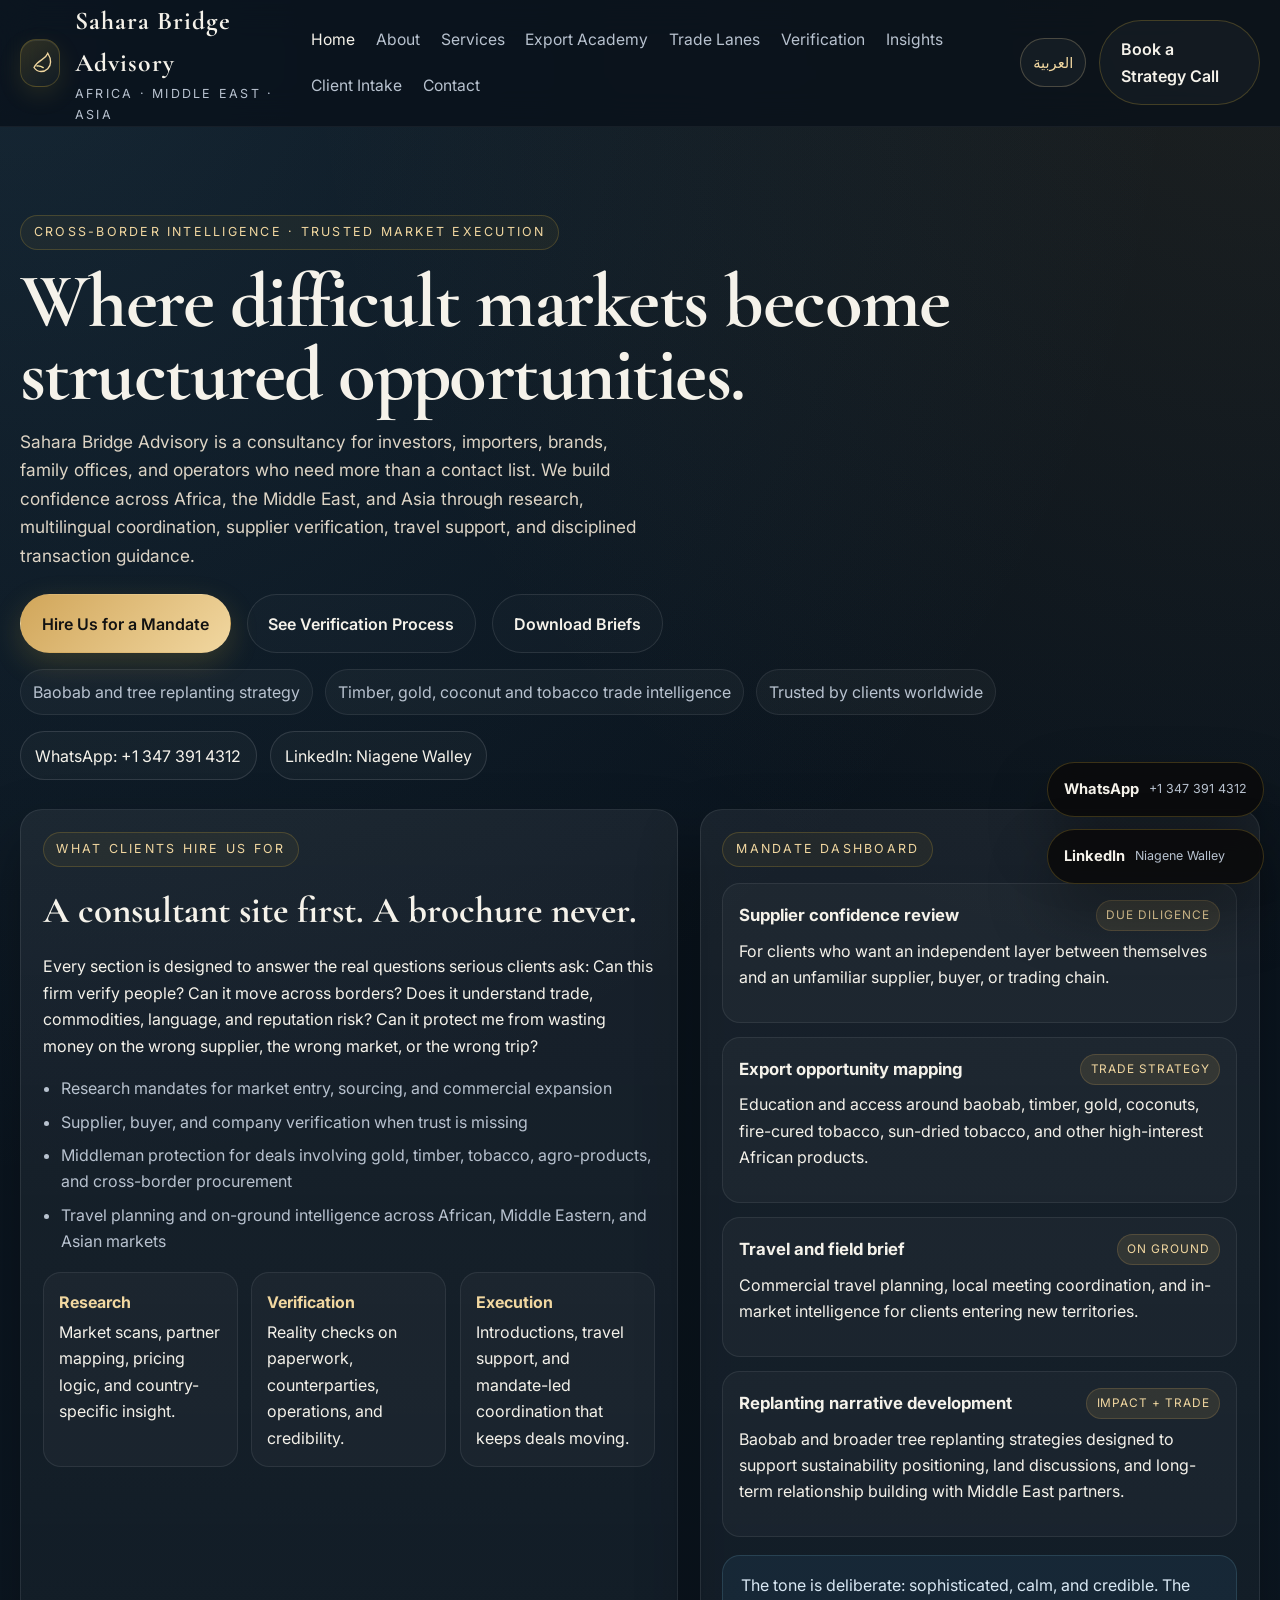
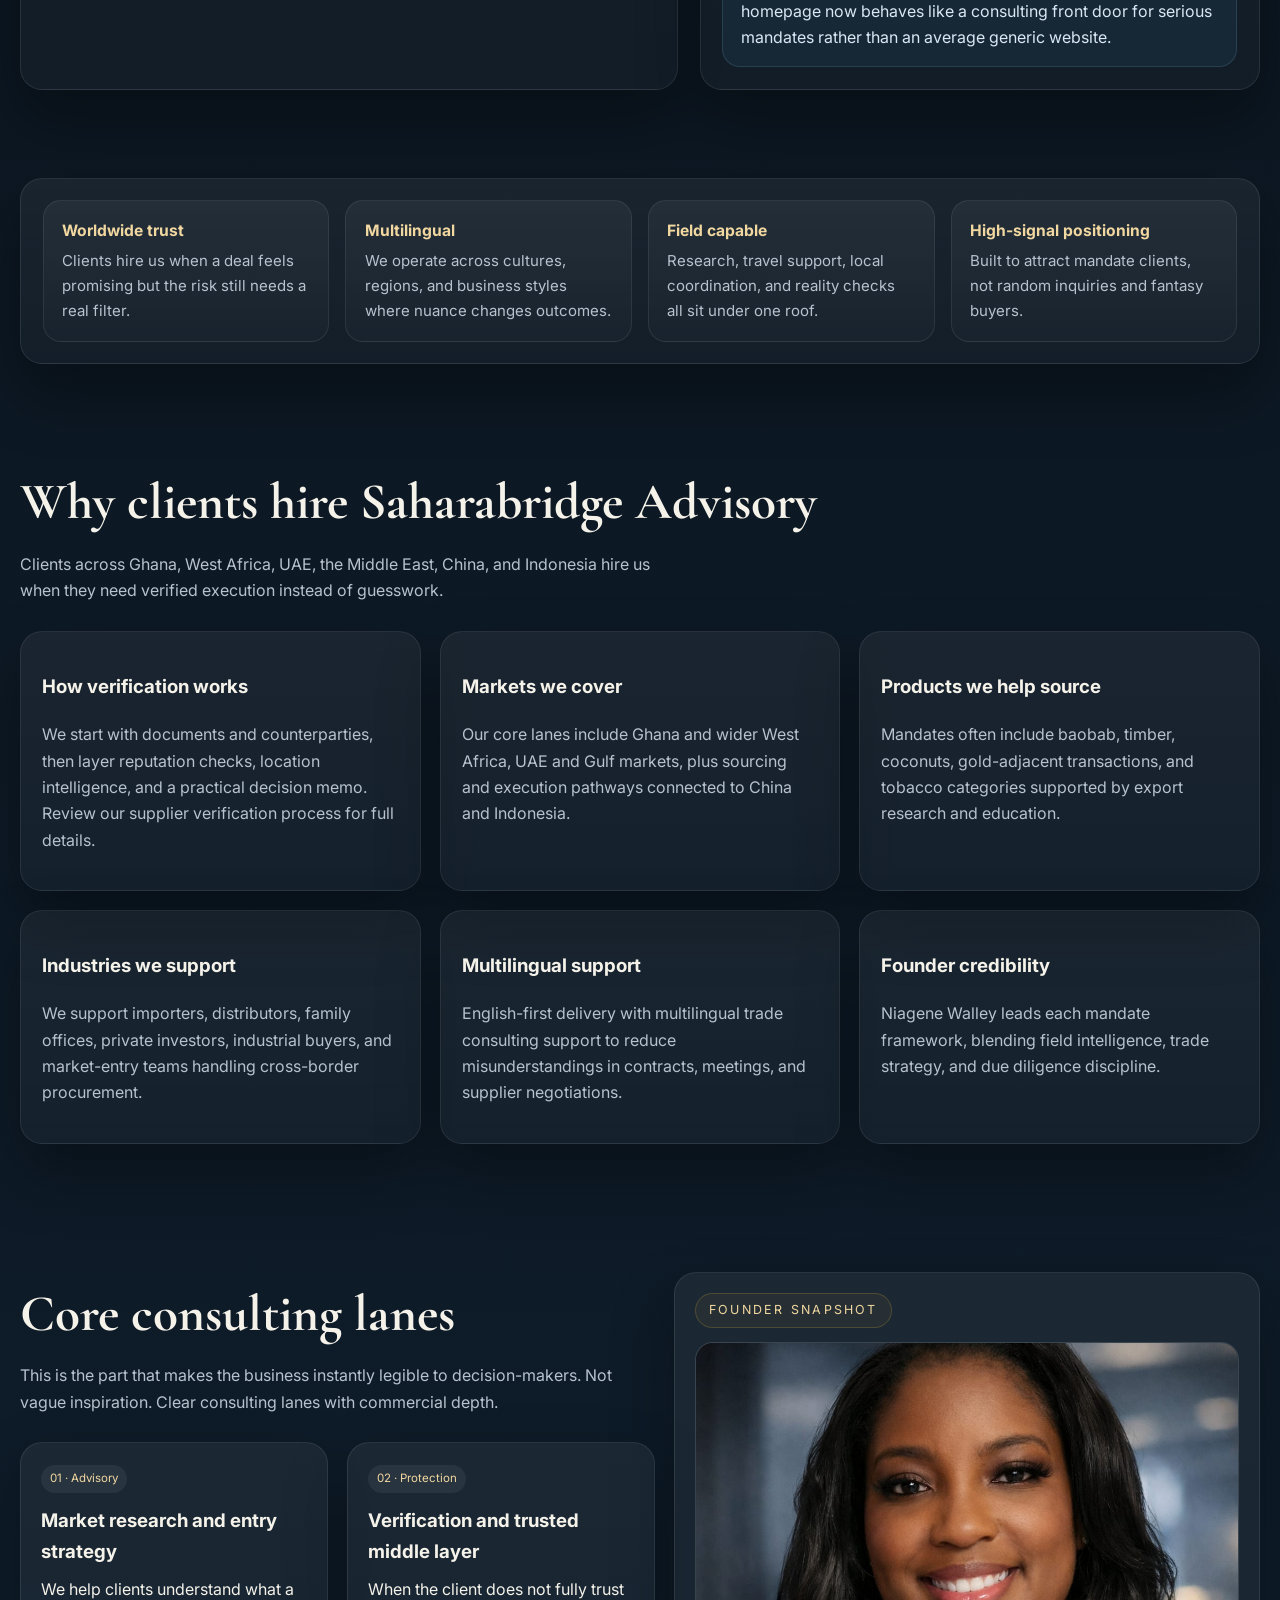
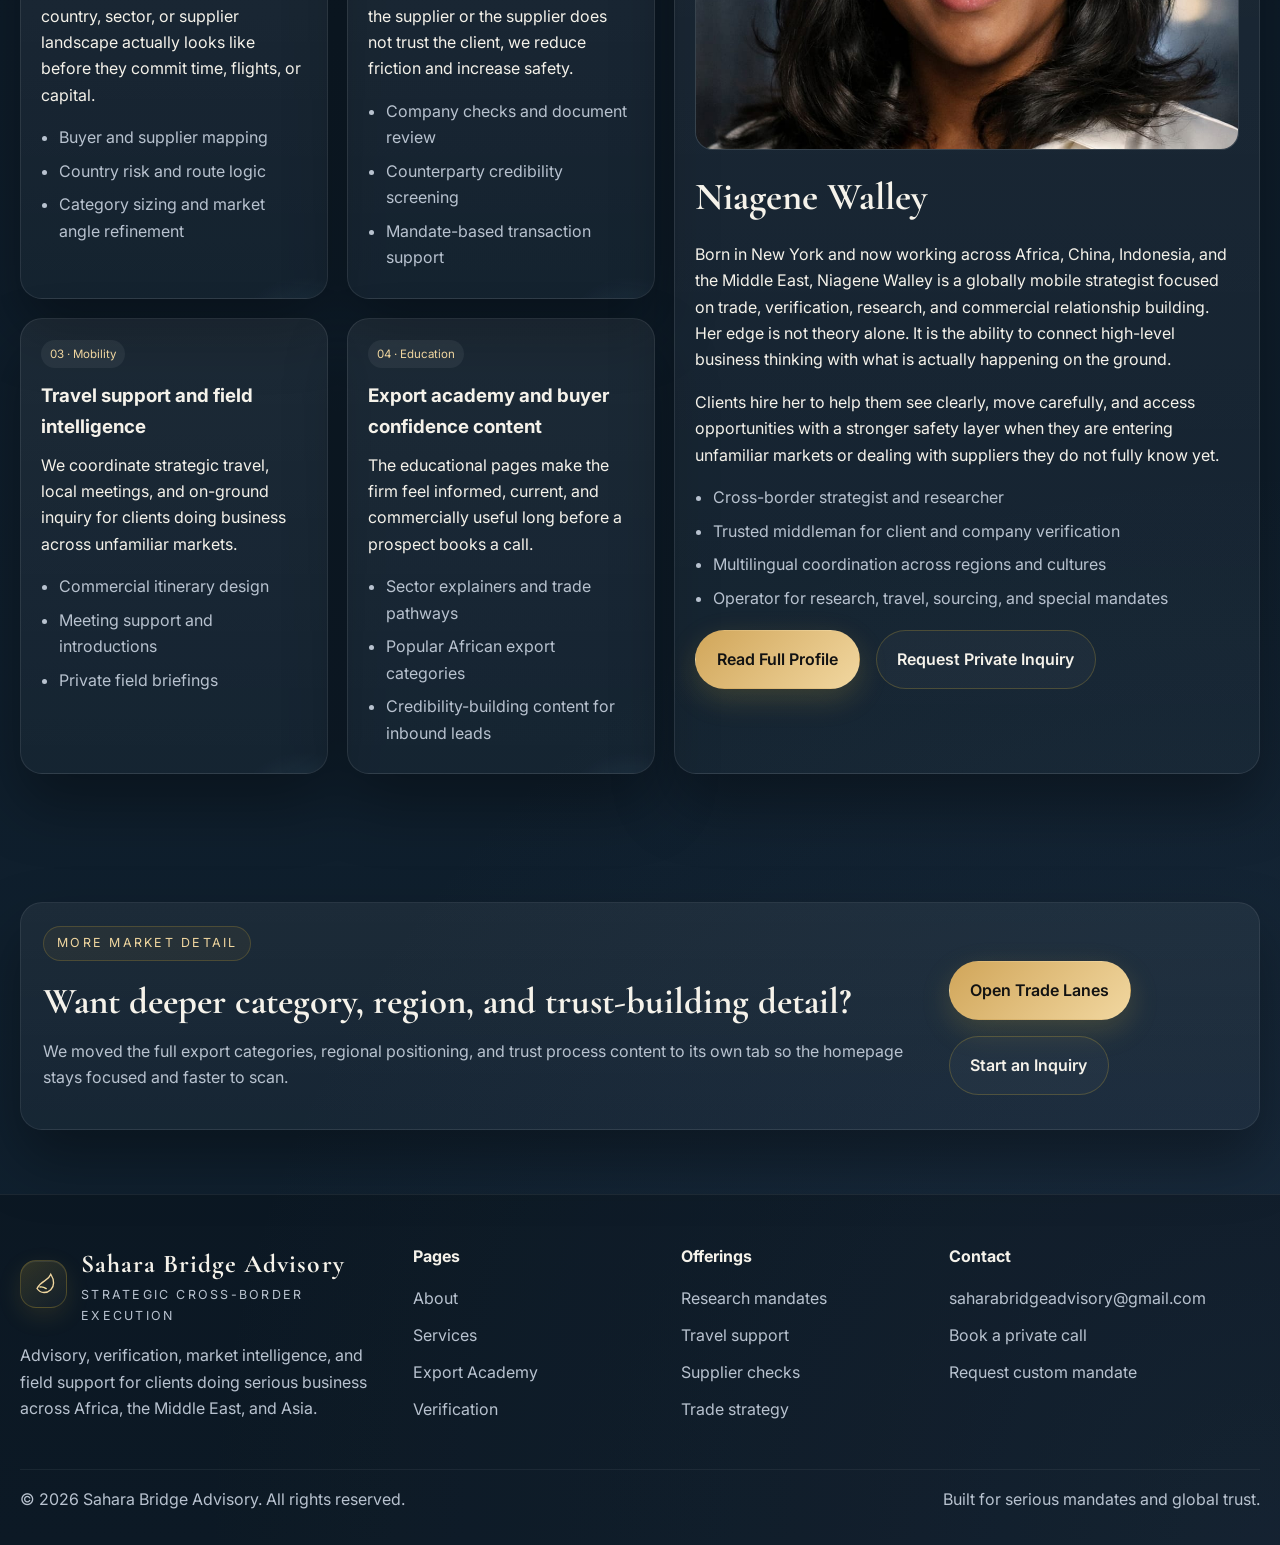
==== commit f99b5e6c: "Add Trade Lanes tab and move lower home content to new page" ====
--- a/index.html
+++ b/index.html
@@ -49,6 +49,7 @@
         <a data-nav href="about.html">About</a>
         <a data-nav href="services.html">Services</a>
         <a data-nav href="export-academy.html">Export Academy</a>
+        <a data-nav href="trade-lanes.html">Trade Lanes</a>
         <a data-nav href="verification.html">Verification</a>
         <a data-nav href="insights.html">Insights</a>
         <a data-nav href="intake.html">Client Intake</a>
@@ -224,134 +225,19 @@
     </section>
 
     <section class="section">
-      <div class="container">
-        <div class="section-head reveal">
-          <div>
-            <h2>Export categories clients ask about most</h2>
-            <p>The site now makes your commercial range obvious while still feeling selective and well-positioned.</p>
-          </div>
-          <a class="btn btn-secondary" href="export-academy.html">Visit Export Academy</a>
-        </div>
-        <div class="sector-grid">
-          <article class="sector-tile reveal">
-            <h3>Baobab and tree replanting</h3>
-            <p>Education and commercial narratives around baobab value chains, African restoration opportunities, and broader tree replanting strategies that can align with Middle East sustainability interests.</p>
-            <ul class="sector-points">
-              <li>Land and replanting conversations</li>
-              <li>Trade, impact, and brand story alignment</li>
-            </ul>
-          </article>
-          <article class="sector-tile reveal">
-            <h3>Timber and forestry</h3>
-            <p>Positioning around species, sourcing logic, responsible trade awareness, and buyer-side confidence for timber-related opportunities.</p>
-            <ul class="sector-points">
-              <li>Supply chain visibility</li>
-              <li>Documentation and relationship screening</li>
-            </ul>
-          </article>
-          <article class="sector-tile reveal">
-            <h3>Gold and high-risk commodity channels</h3>
-            <p>Verification-first support for counterparties, process logic, and transaction preparation in categories where trust failures get expensive quickly.</p>
-            <ul class="sector-points">
-              <li>Counterparty screening</li>
-              <li>Process and communication discipline</li>
-            </ul>
-          </article>
-          <article class="sector-tile reveal">
-            <h3>Coconut and agro-products</h3>
-            <p>Category insight, market mapping, and export-oriented positioning for coconut and other popular African agricultural products.</p>
-            <ul class="sector-points">
-              <li>Buyer pathway support</li>
-              <li>Market research and route logic</li>
-            </ul>
-          </article>
-          <article class="sector-tile reveal">
-            <h3>Fire-cured and sun-dried tobacco</h3>
-            <p>Wholesale access and market intelligence for buyers seeking trusted pathways into African tobacco categories with more clarity and structured introductions.</p>
-            <ul class="sector-points">
-              <li>Access support for serious buyers</li>
-              <li>Verification-led introductions</li>
-            </ul>
-          </article>
-          <article class="sector-tile reveal">
-            <h3>Custom sourcing mandates</h3>
-            <p>For products that do not belong in a simple dropdown, we structure custom research and sourcing assignments around the client’s exact target.</p>
-            <ul class="sector-points">
-              <li>Confidential mandates</li>
-              <li>Cross-country search support</li>
-            </ul>
-          </article>
-        </div>
-      </div>
-    </section>
-
-    <section class="section">
-      <div class="container">
-        <div class="section-head reveal">
-          <div>
-            <h2>Regional positioning that feels global</h2>
-            <p>This section makes the company feel like it understands how regional business cultures differ, which matters to serious cross-border clients.</p>
-          </div>
-        </div>
-        <div class="region-grid">
-          <article class="region-card reveal">
-            <h3>Africa</h3>
-            <p>On-ground intelligence, sourcing visibility, supplier checks, research, and travel coordination across markets that require local knowledge and commercial sensitivity.</p>
-          </article>
-          <article class="region-card reveal">
-            <h3>Middle East</h3>
-            <p>Strategic support for buyers, investors, and operators looking for African access, sustainability narratives, agricultural opportunities, or vetted commercial partners.</p>
-          </article>
-          <article class="region-card reveal">
-            <h3>Asia</h3>
-            <p>Bridge-building for sourcing, manufacturing relationships, export pathways, and commercial partnerships involving China, Indonesia, and adjacent markets.</p>
-          </article>
-        </div>
-      </div>
-    </section>
-
-    <section class="section">
-      <div class="container">
-        <div class="section-head reveal">
-          <div>
-            <h2>How trust gets built</h2>
-            <p>The site now communicates a process. That is what separates a consultant brand from a pretty homepage.</p>
-          </div>
-        </div>
-        <div class="timeline">
-          <article class="timeline-item reveal" data-step="1">
-            <h3>Scope the mandate</h3>
-            <p>We define the product, geography, target outcome, risk level, budget, and what needs to be verified before anything moves.</p>
-          </article>
-          <article class="timeline-item reveal" data-step="2">
-            <h3>Investigate the market</h3>
-            <p>We map counterparties, sector realities, route logic, and local context so decisions are based on intelligence instead of blind optimism.</p>
-          </article>
-          <article class="timeline-item reveal" data-step="3">
-            <h3>Verify companies and people</h3>
-            <p>We review documents, ownership signals, operational reality, and practical consistency. Good branding alone never gets a free pass.</p>
-          </article>
-          <article class="timeline-item reveal" data-step="4">
-            <h3>Support execution</h3>
-            <p>Once the path is cleaner, we help with communication flow, introductions, travel support, and next-step sequencing.</p>
-          </article>
-        </div>
-      </div>
-    </section>
-
-    <section class="section">
       <div class="container cta-strip reveal">
         <div>
-          <span class="eyebrow">Next move</span>
-          <h3 style="font-family:'Cormorant Garamond',serif;font-size:2.3rem;margin:0.7rem 0 0.3rem;">Need a sharper set of eyes before you move money, inventory, or people across borders?</h3>
-          <p style="color:var(--muted);">Use the contact page to request a private strategy call, due diligence review, research brief, or travel support mandate.</p>
+          <span class="eyebrow">More market detail</span>
+          <h3 style="font-family:'Cormorant Garamond',serif;font-size:2.3rem;margin:0.7rem 0 0.3rem;">Want deeper category, region, and trust-building detail?</h3>
+          <p style="color:var(--muted);">We moved the full export categories, regional positioning, and trust process content to its own tab so the homepage stays focused and faster to scan.</p>
         </div>
         <div class="hero-actions">
-          <a class="btn btn-primary" href="contact.html">Start an Inquiry</a>
-          <a class="btn btn-secondary" href="services.html">Explore Services</a>
-        </div>
-      </div>
-    </section>
+          <a class="btn btn-primary" href="trade-lanes.html">Open Trade Lanes</a>
+          <a class="btn btn-secondary" href="contact.html">Start an Inquiry</a>
+        </div>
+      </div>
+    </section>
+
   </main>
 
   <footer class="footer">
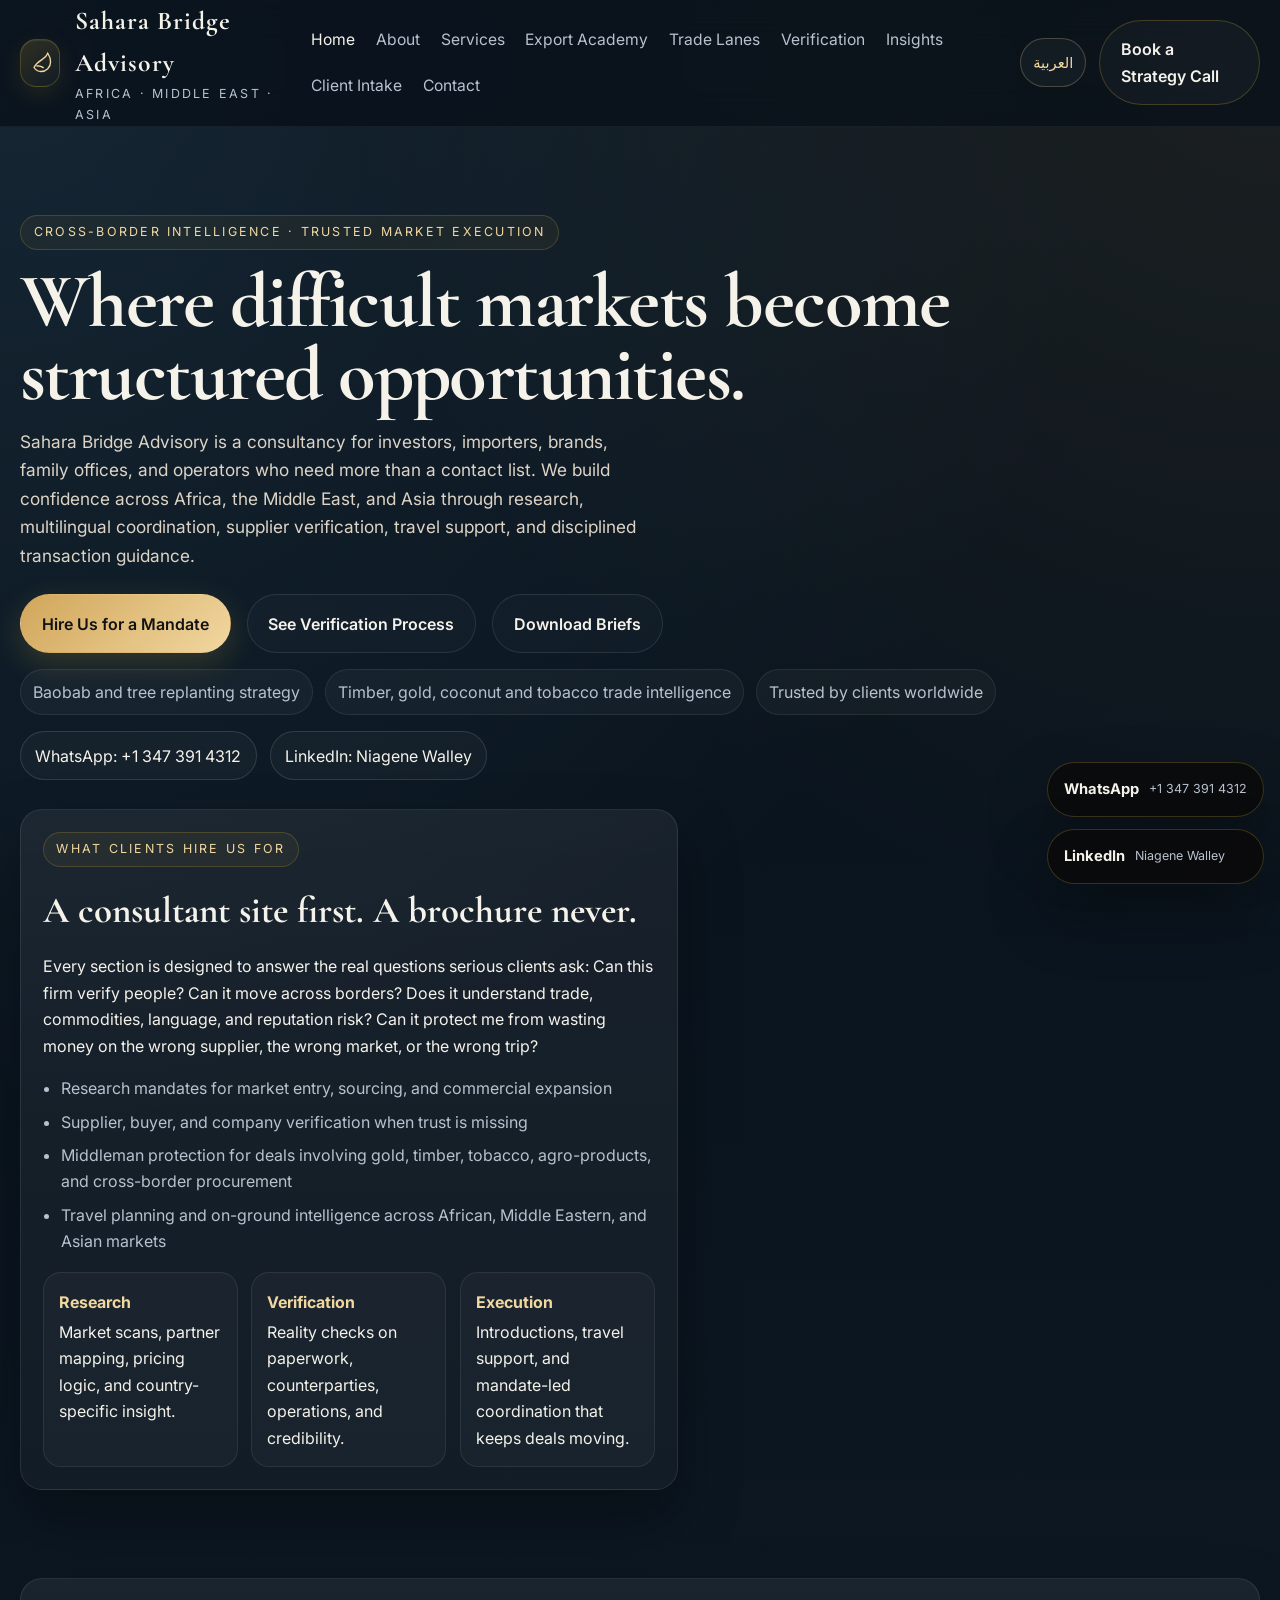
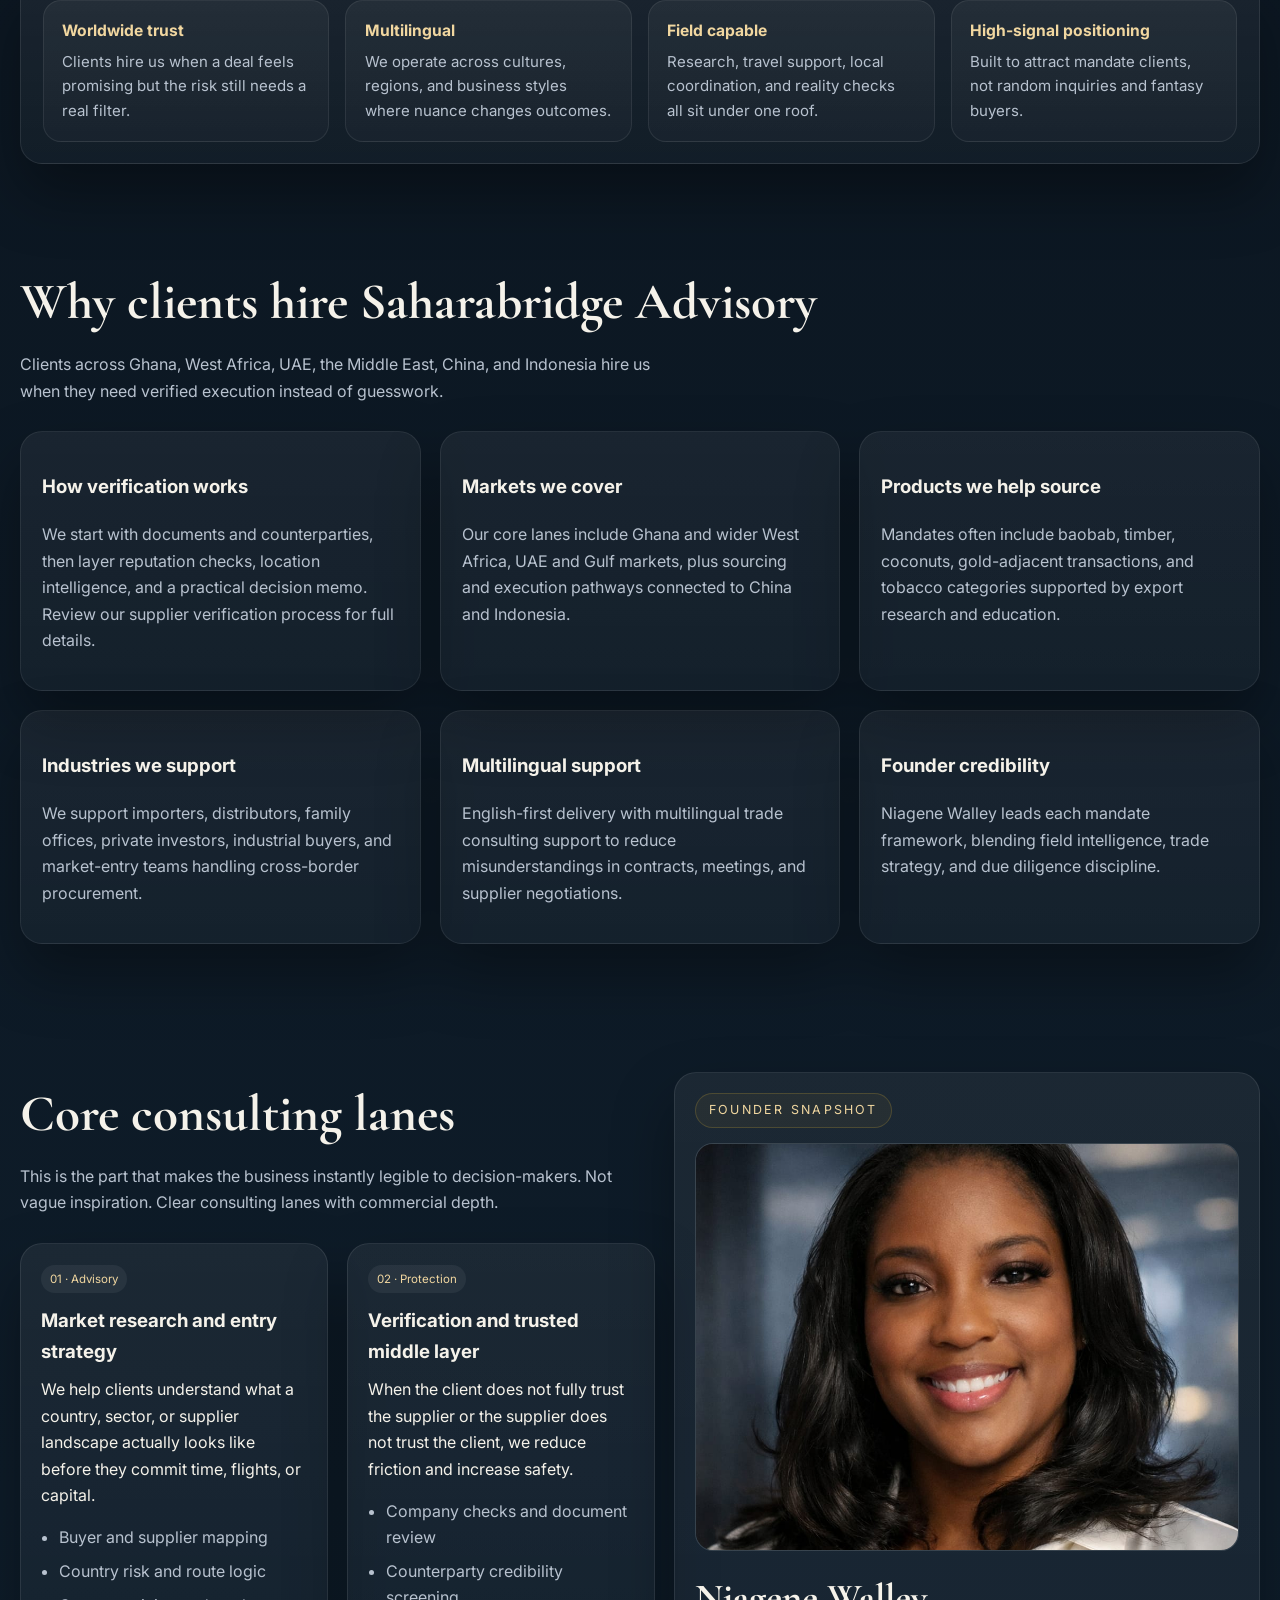
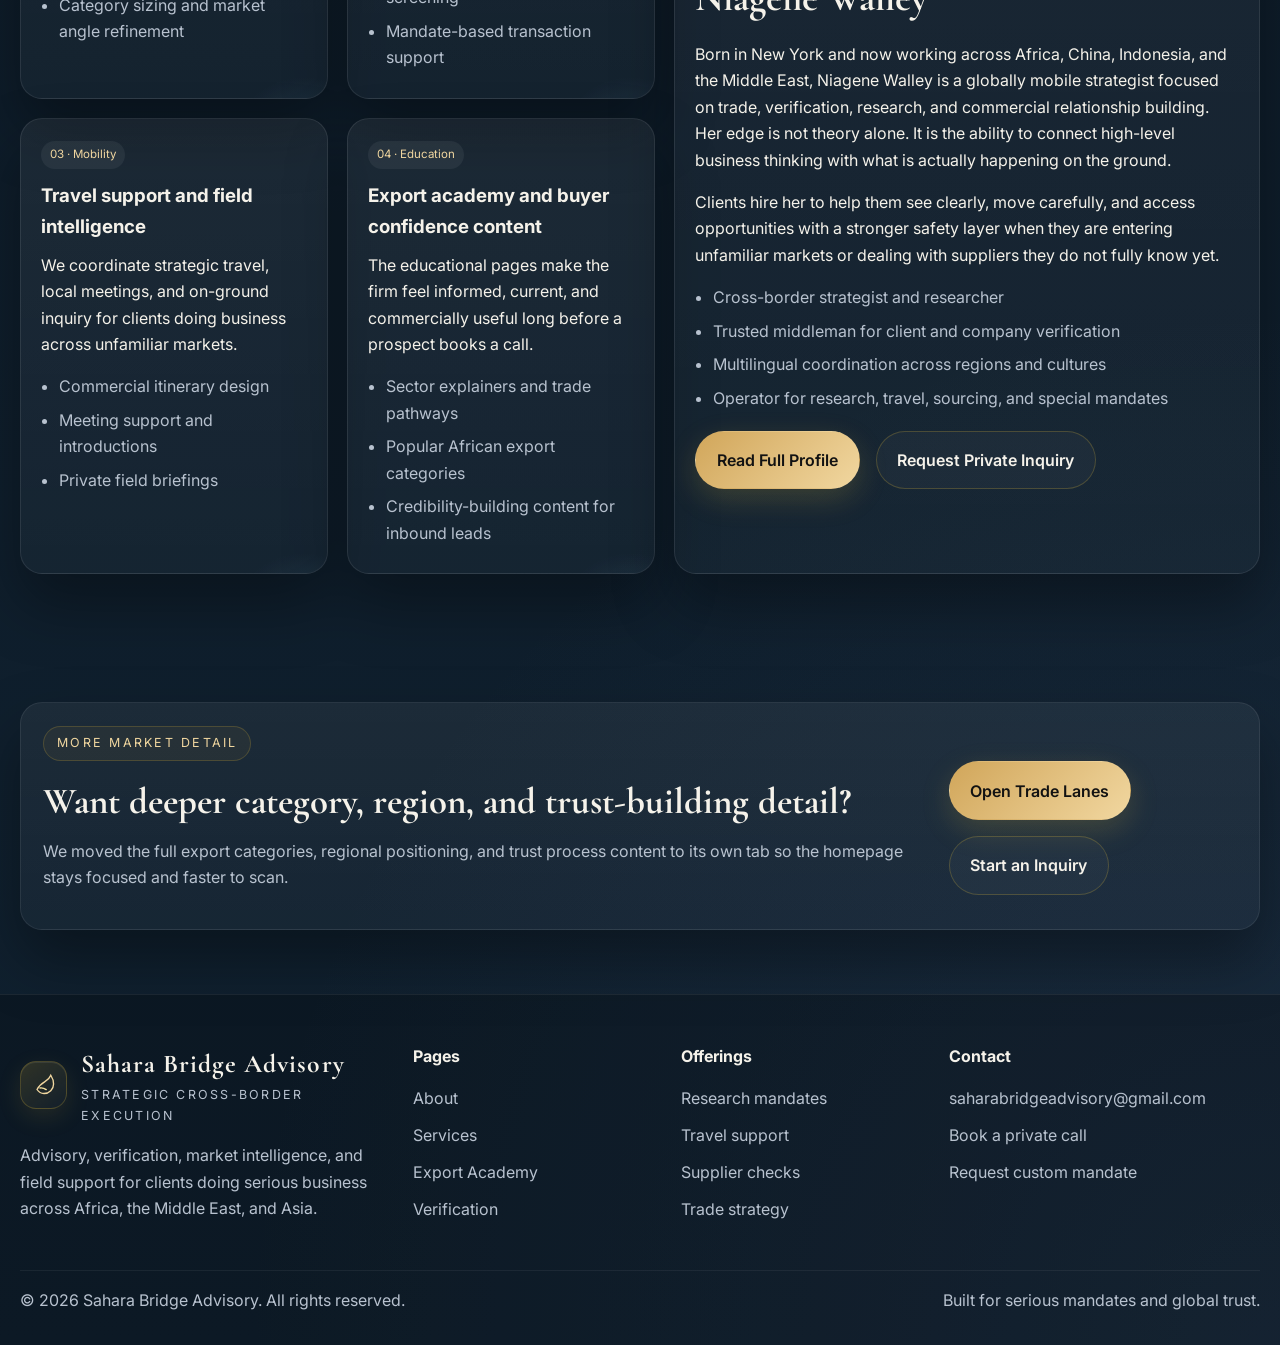
==== commit 387a179f: "Move mandate dashboard from homepage to insights" ====
--- a/index.html
+++ b/index.html
@@ -101,28 +101,6 @@
               <div class="kicker-card"><strong>Execution</strong><span>Introductions, travel support, and mandate-led coordination that keeps deals moving.</span></div>
             </div>
           </div>
-          <div class="hero-mandate">
-            <span class="eyebrow">Mandate dashboard</span>
-            <div class="mandate-stack">
-              <article class="mandate-item">
-                <header><h3>Supplier confidence review</h3><span class="mandate-badge">Due diligence</span></header>
-                <p>For clients who want an independent layer between themselves and an unfamiliar supplier, buyer, or trading chain.</p>
-              </article>
-              <article class="mandate-item">
-                <header><h3>Export opportunity mapping</h3><span class="mandate-badge">Trade strategy</span></header>
-                <p>Education and access around baobab, timber, gold, coconuts, fire-cured tobacco, sun-dried tobacco, and other high-interest African products.</p>
-              </article>
-              <article class="mandate-item">
-                <header><h3>Travel and field brief</h3><span class="mandate-badge">On ground</span></header>
-                <p>Commercial travel planning, local meeting coordination, and in-market intelligence for clients entering new territories.</p>
-              </article>
-              <article class="mandate-item">
-                <header><h3>Replanting narrative development</h3><span class="mandate-badge">Impact + trade</span></header>
-                <p>Baobab and broader tree replanting strategies designed to support sustainability positioning, land discussions, and long-term relationship building with Middle East partners.</p>
-              </article>
-            </div>
-            <div class="advisory-ribbon">The tone is deliberate: sophisticated, calm, and credible. The homepage now behaves like a consulting front door for serious mandates rather than an average generic website.</div>
-          </div>
         </div>
       </div>
     </section>
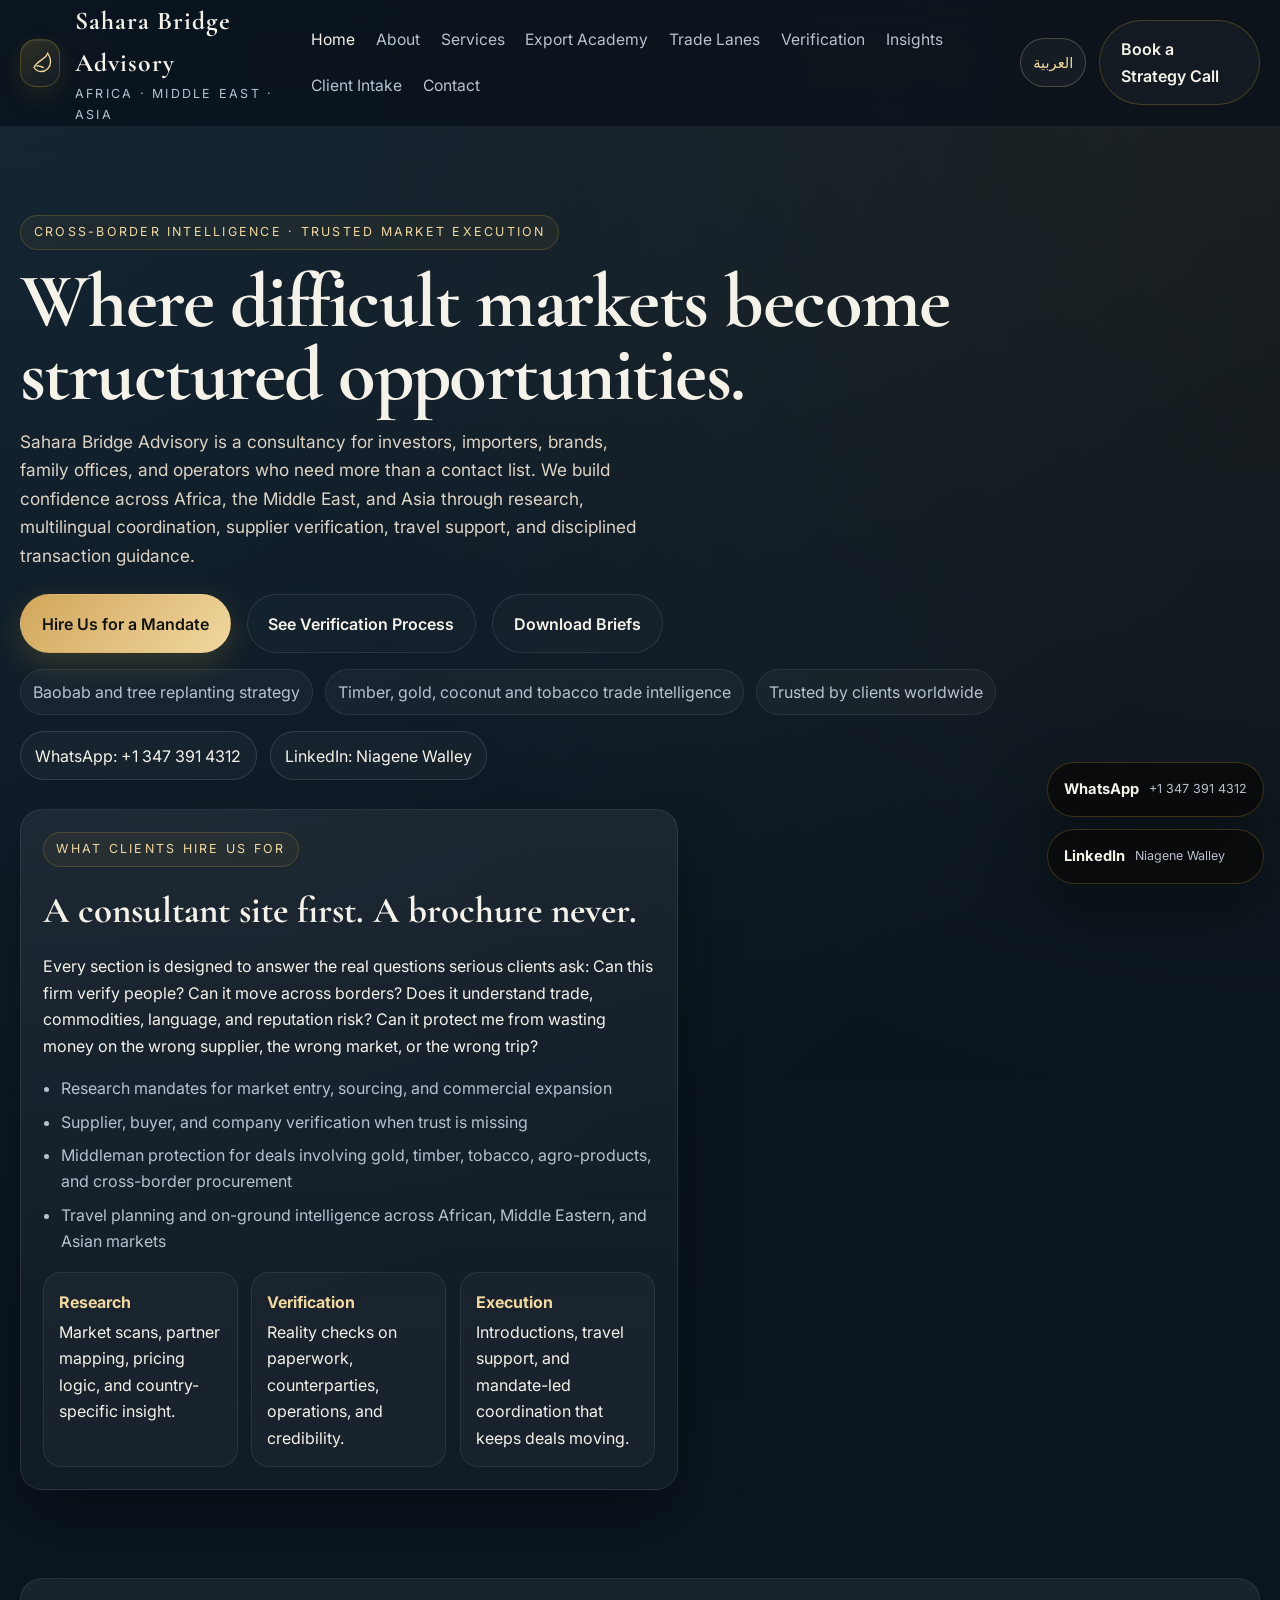
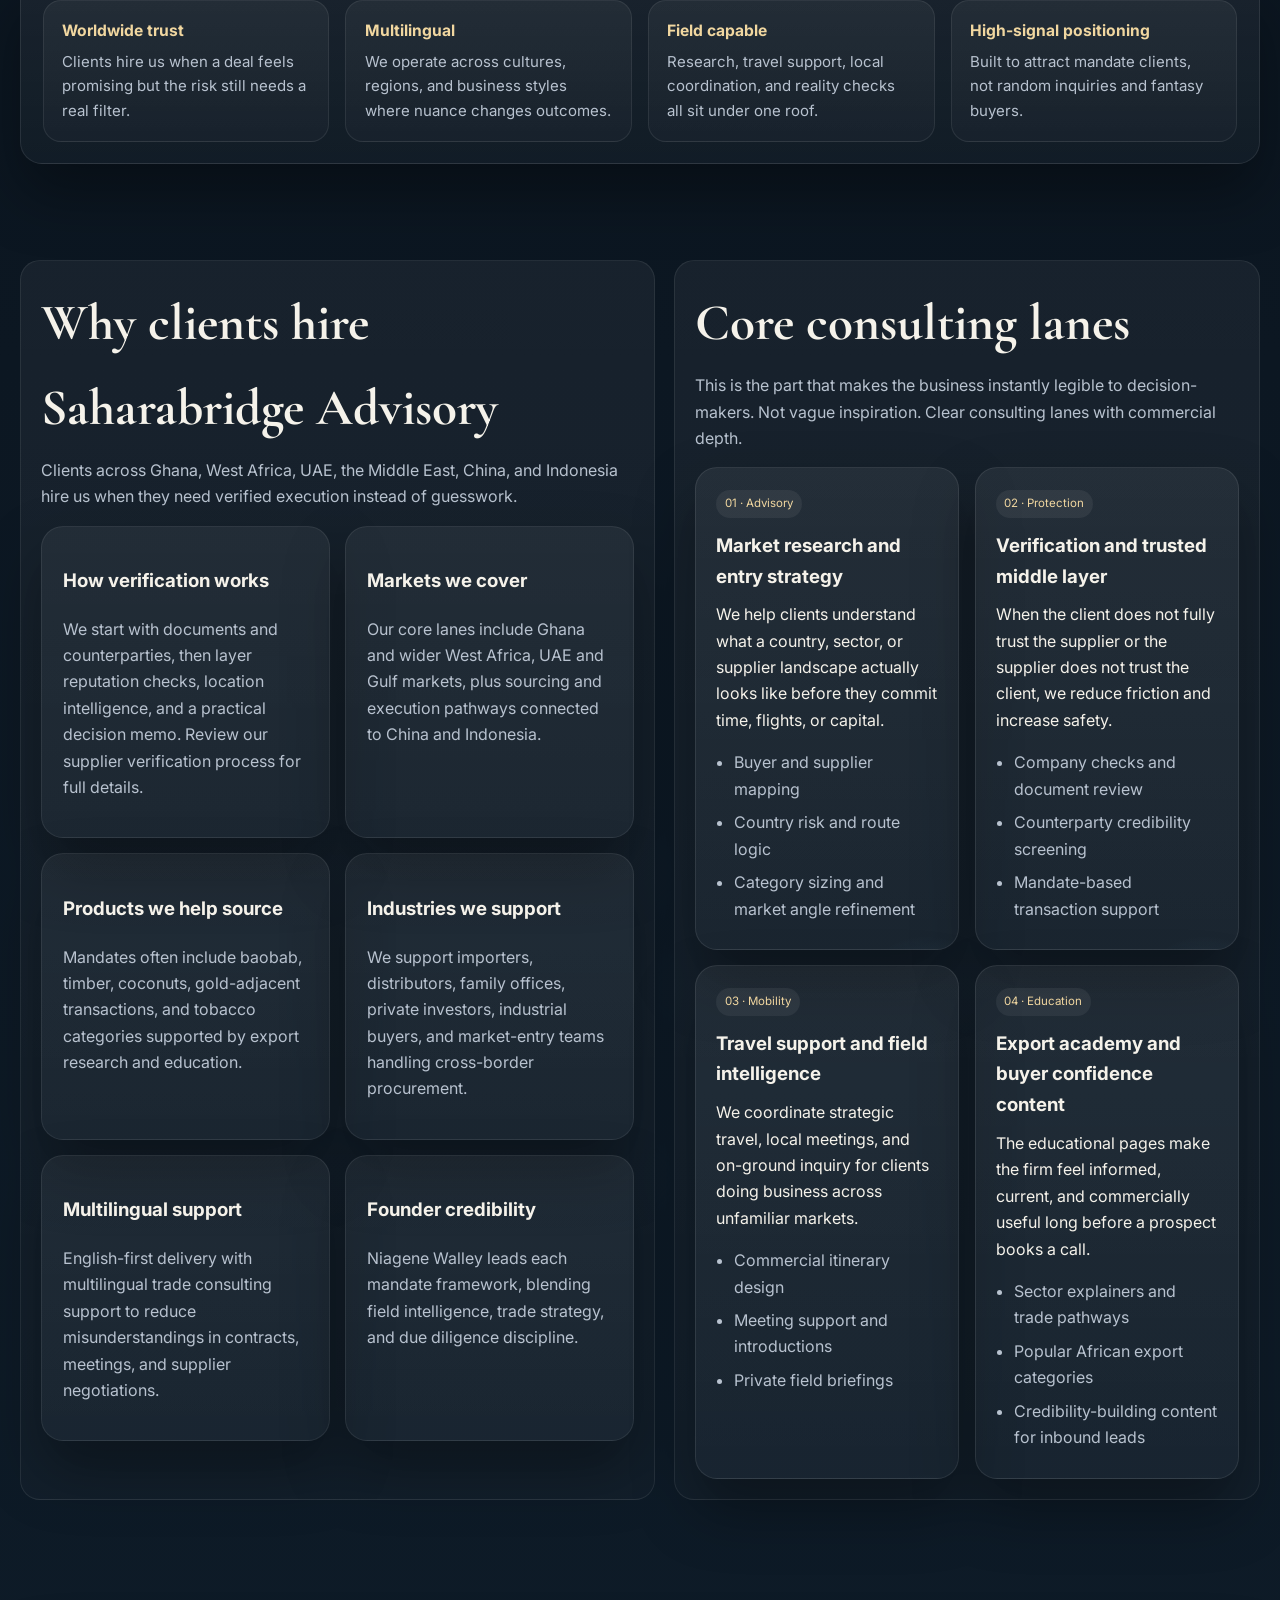
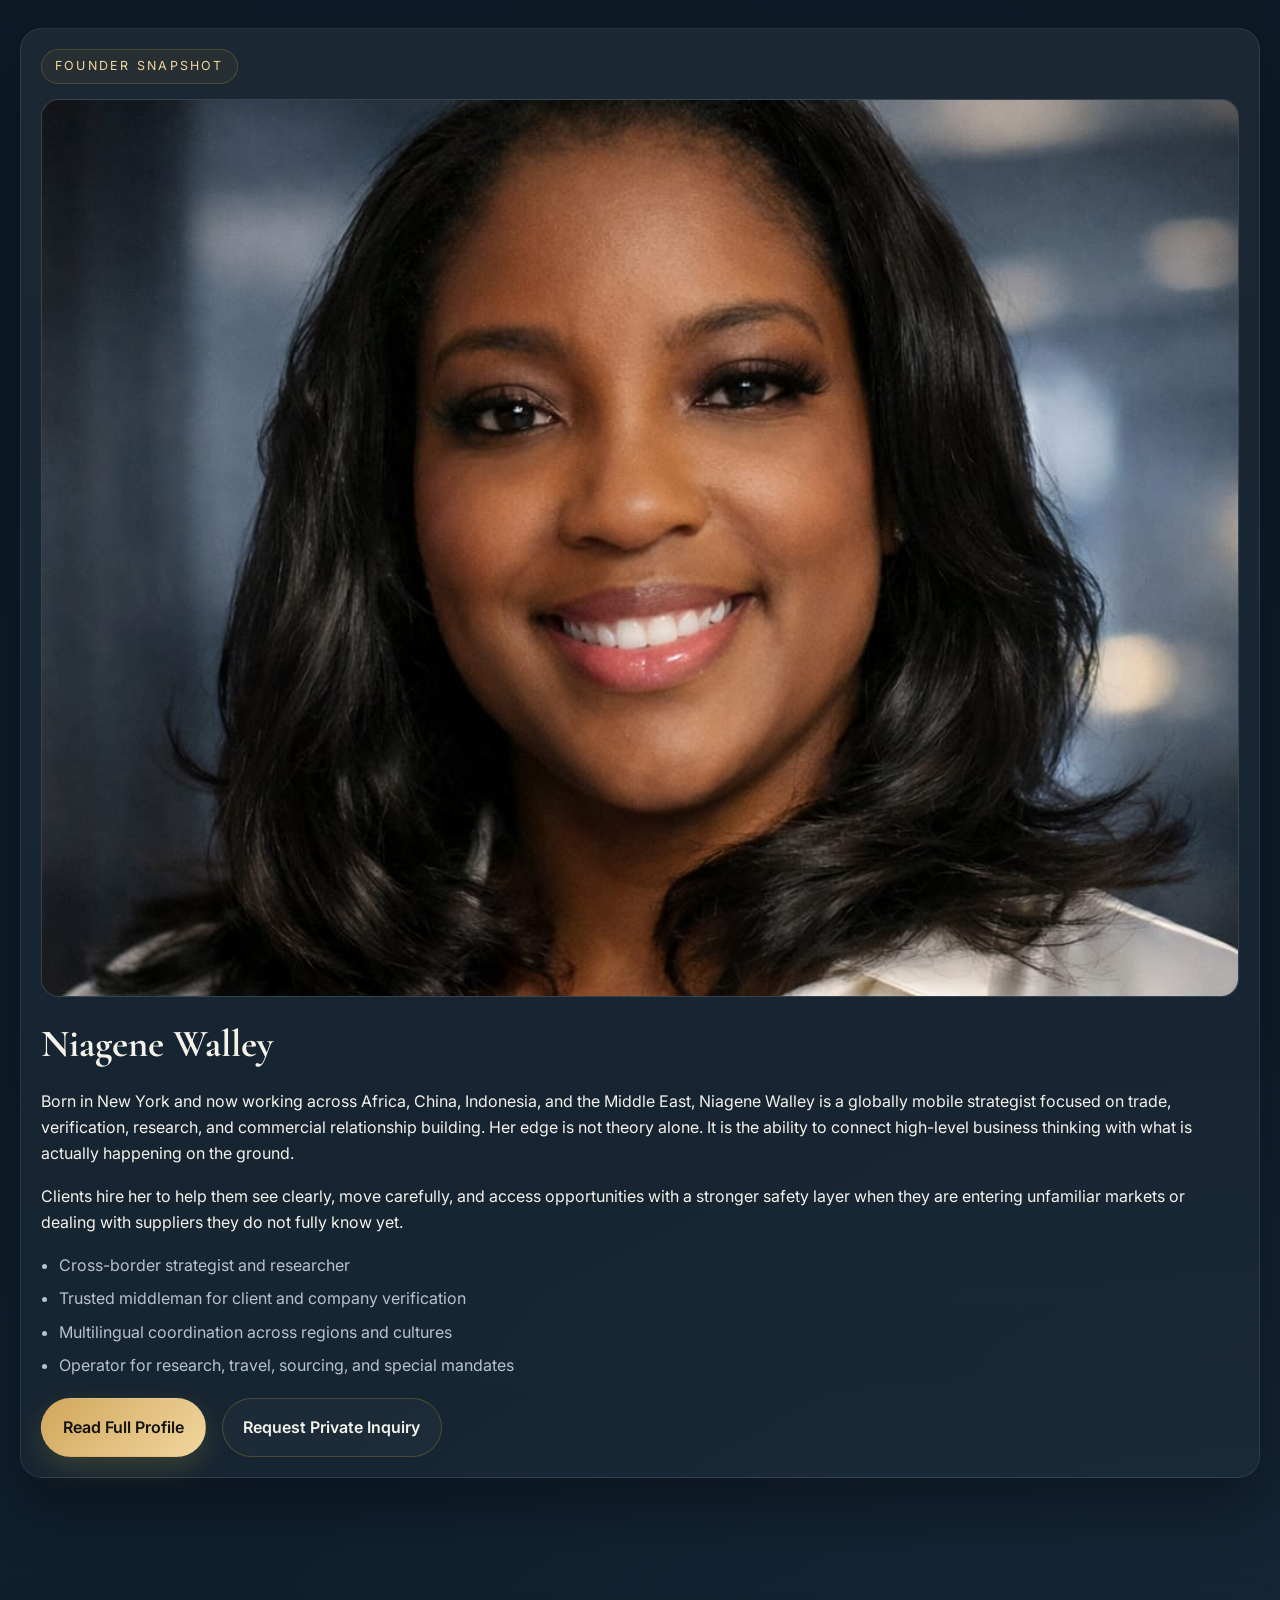
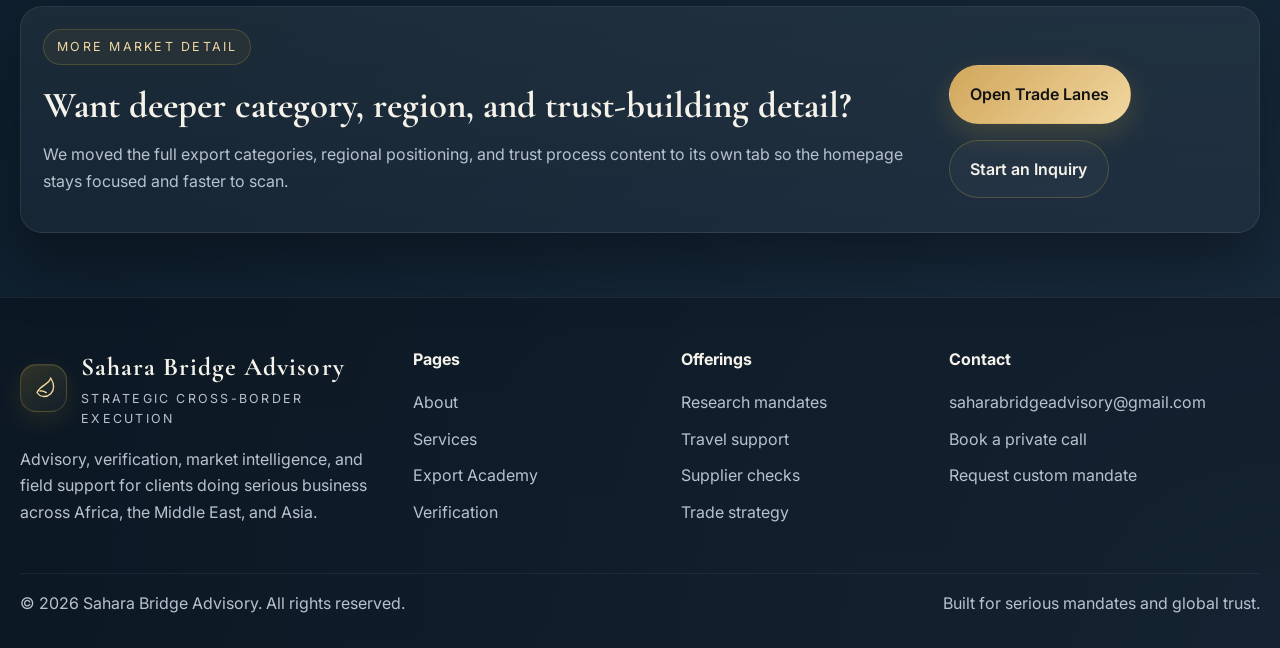
==== commit b3e65406: "Align core consulting lanes beside why-clients section" ====
--- a/index.html
+++ b/index.html
@@ -116,22 +116,25 @@
 
 
     <section class="section">
-      <div class="container">
-        <div class="section-head reveal"><div><h2>Why clients hire Saharabridge Advisory</h2><p>Clients across Ghana, West Africa, UAE, the Middle East, China, and Indonesia hire us when they need verified execution instead of guesswork.</p></div></div>
-        <div class="grid grid-3">
-          <article class="process-card reveal"><h3>How verification works</h3><p>We start with documents and counterparties, then layer reputation checks, location intelligence, and a practical decision memo. Review our <a href="verification.html">supplier verification process</a> for full details.</p></article>
-          <article class="process-card reveal"><h3>Markets we cover</h3><p>Our core lanes include Ghana and wider West Africa, UAE and Gulf markets, plus sourcing and execution pathways connected to China and Indonesia.</p></article>
-          <article class="process-card reveal"><h3>Products we help source</h3><p>Mandates often include baobab, timber, coconuts, gold-adjacent transactions, and tobacco categories supported by <a href="export-academy.html">export research and education</a>.</p></article>
-          <article class="process-card reveal"><h3>Industries we support</h3><p>We support importers, distributors, family offices, private investors, industrial buyers, and market-entry teams handling cross-border procurement.</p></article>
-          <article class="process-card reveal"><h3>Multilingual support</h3><p>English-first delivery with multilingual trade consulting support to reduce misunderstandings in contracts, meetings, and supplier negotiations.</p></article>
-          <article class="process-card reveal"><h3>Founder credibility</h3><p><a href="about.html">Niagene Walley</a> leads each mandate framework, blending field intelligence, trade strategy, and due diligence discipline.</p></article>
-        </div>
-      </div>
-    </section>
-    <section class="section">
       <div class="container split-callout">
-        <div>
-          <div class="section-head reveal">
+        <div class="overview-panel reveal">
+          <div class="section-head">
+            <div>
+              <h2>Why clients hire Saharabridge Advisory</h2>
+              <p>Clients across Ghana, West Africa, UAE, the Middle East, China, and Indonesia hire us when they need verified execution instead of guesswork.</p>
+            </div>
+          </div>
+          <div class="grid grid-2">
+            <article class="process-card reveal"><h3>How verification works</h3><p>We start with documents and counterparties, then layer reputation checks, location intelligence, and a practical decision memo. Review our <a href="verification.html">supplier verification process</a> for full details.</p></article>
+            <article class="process-card reveal"><h3>Markets we cover</h3><p>Our core lanes include Ghana and wider West Africa, UAE and Gulf markets, plus sourcing and execution pathways connected to China and Indonesia.</p></article>
+            <article class="process-card reveal"><h3>Products we help source</h3><p>Mandates often include baobab, timber, coconuts, gold-adjacent transactions, and tobacco categories supported by <a href="export-academy.html">export research and education</a>.</p></article>
+            <article class="process-card reveal"><h3>Industries we support</h3><p>We support importers, distributors, family offices, private investors, industrial buyers, and market-entry teams handling cross-border procurement.</p></article>
+            <article class="process-card reveal"><h3>Multilingual support</h3><p>English-first delivery with multilingual trade consulting support to reduce misunderstandings in contracts, meetings, and supplier negotiations.</p></article>
+            <article class="process-card reveal"><h3>Founder credibility</h3><p><a href="about.html">Niagene Walley</a> leads each mandate framework, blending field intelligence, trade strategy, and due diligence discipline.</p></article>
+          </div>
+        </div>
+        <div class="overview-panel reveal">
+          <div class="section-head">
             <div>
               <h2>Core consulting lanes</h2>
               <p>This is the part that makes the business instantly legible to decision-makers. Not vague inspiration. Clear consulting lanes with commercial depth.</p>
@@ -180,6 +183,10 @@
             </article>
           </div>
         </div>
+      </div>
+    </section>
+    <section class="section">
+      <div class="container">
         <div class="insight-card reveal">
           <span class="eyebrow">Founder snapshot</span>
           <figure class="founder-snapshot-media">
--- a/assets/css/styles.css
+++ b/assets/css/styles.css
@@ -641,6 +641,14 @@
   margin-top: 1.15rem; padding: 0.95rem 1.1rem; border-radius: 18px; background: rgba(45,91,120,0.18); border: 1px solid rgba(111,168,191,0.20); color:#d9e8f4;
 }
 .split-callout { display:grid; grid-template-columns: 1.04fr 0.96fr; gap:1.2rem; }
+.overview-panel {
+  padding: 1.25rem;
+  border-radius: 20px;
+  background: linear-gradient(180deg, rgba(255,255,255,0.05), rgba(255,255,255,0.025));
+  border: 1px solid rgba(255,255,255,0.08);
+}
+.overview-panel .grid { gap: 0.95rem; }
+.overview-panel .section-head { margin-bottom: 1rem; }
 .sector-grid { display:grid; grid-template-columns: repeat(3, minmax(0,1fr)); gap: 1.1rem; }
 .sector-tile, .service-lane, .insight-card, .region-card { padding: 1.25rem; }
 .founder-snapshot-media {
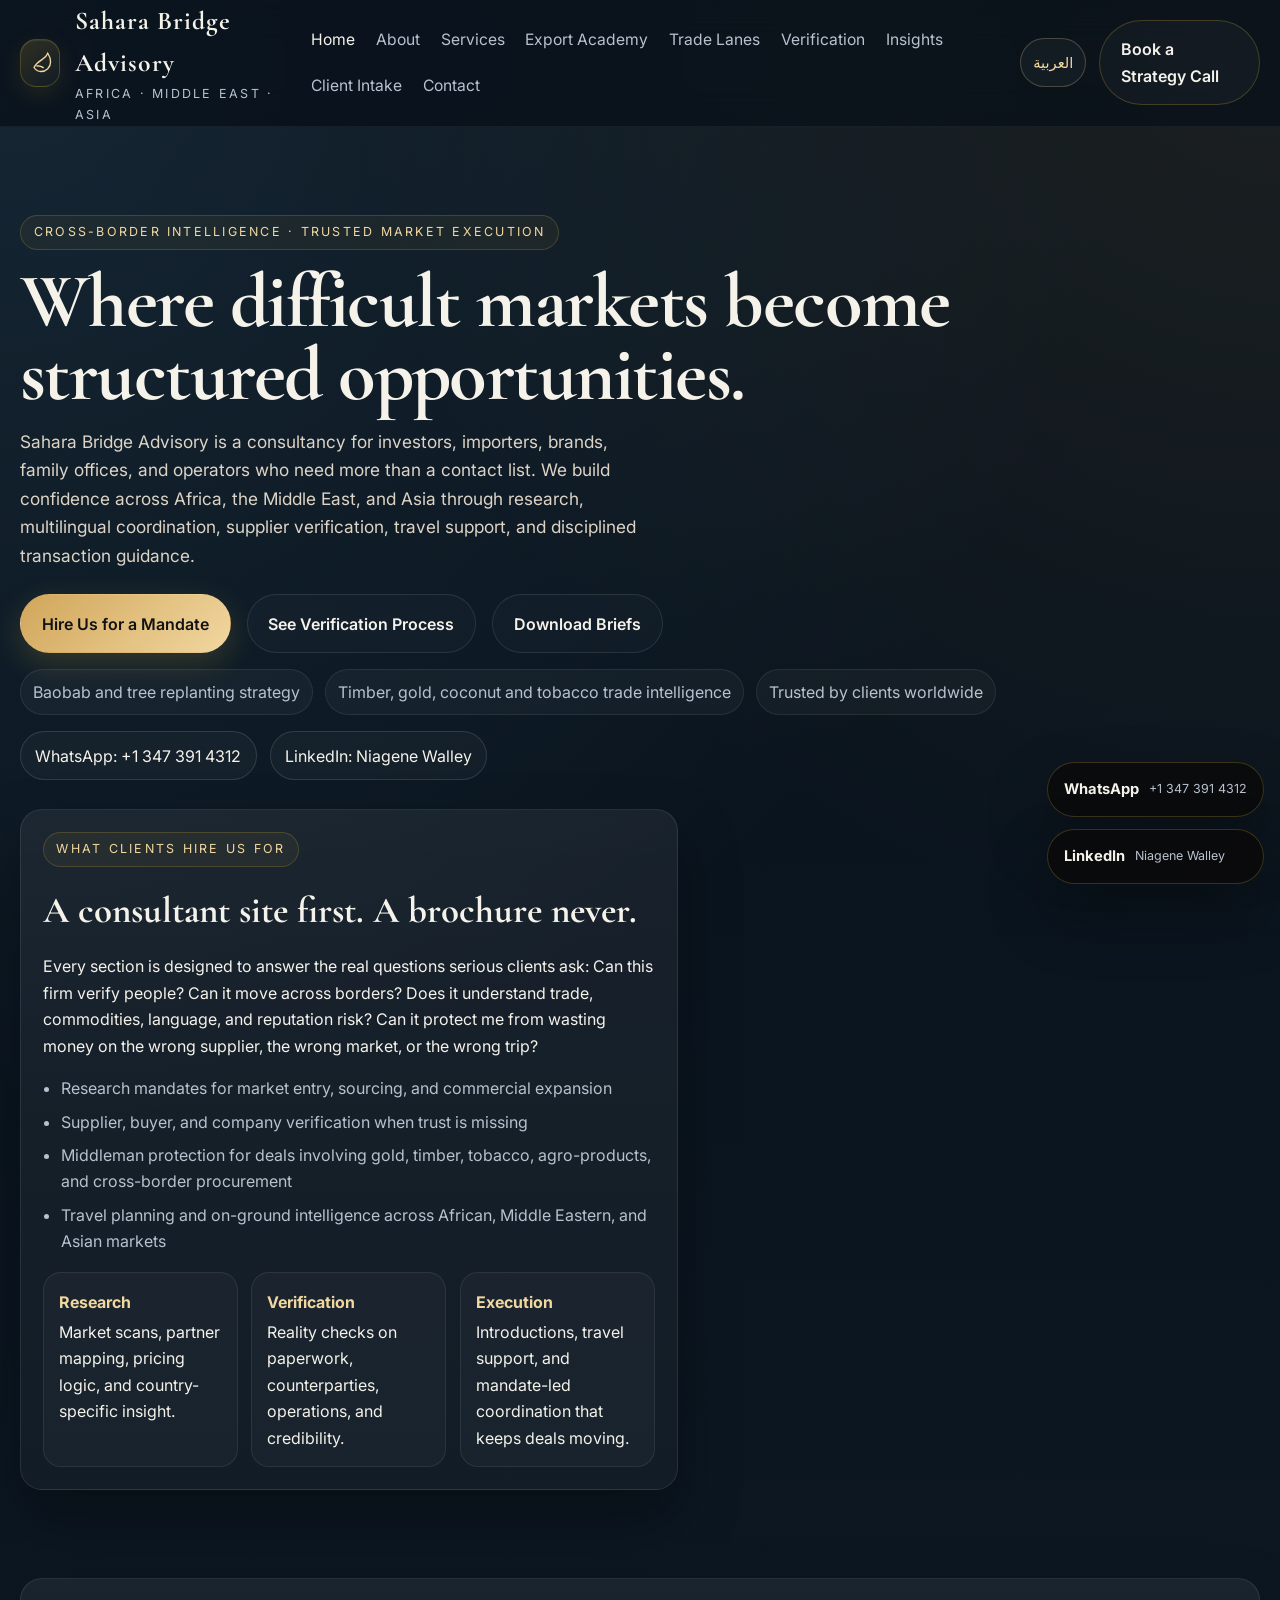
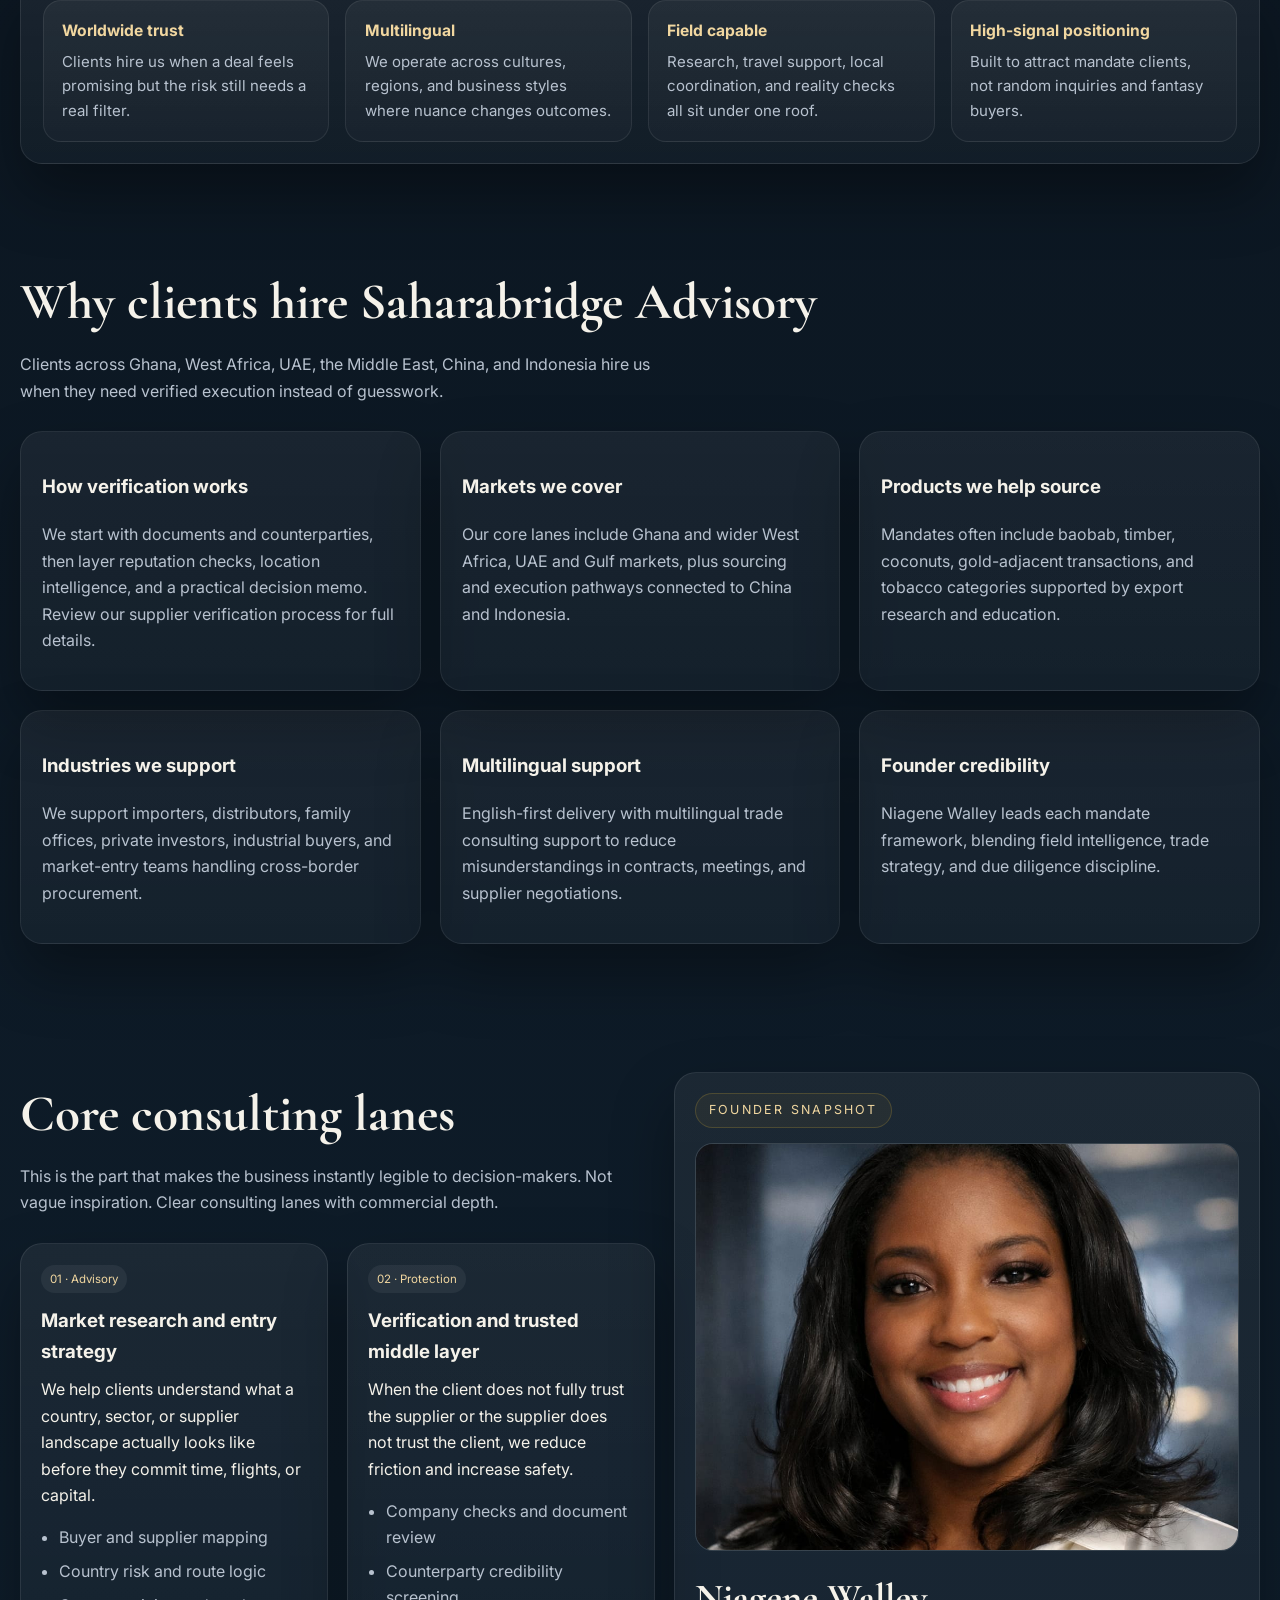
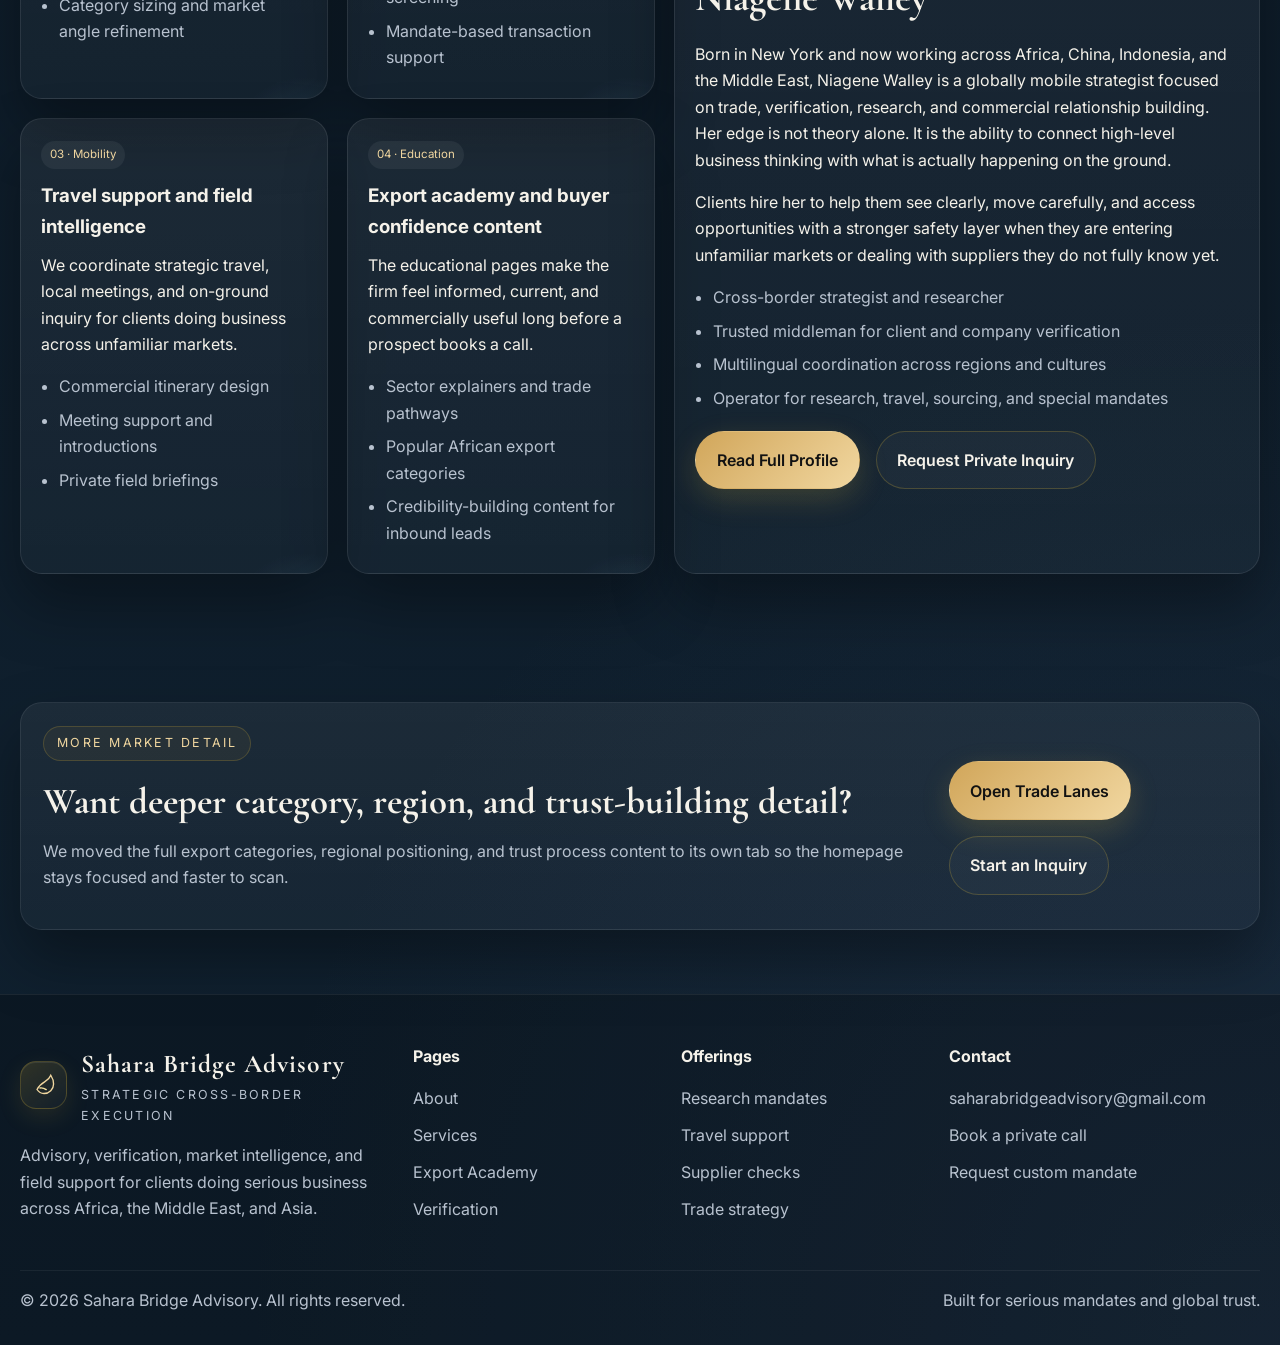
==== commit 4e9fb676: "Revert "Align core consulting lanes beside why-clients section" This reverts commit b3e654060e7b764a" ====
--- a/index.html
+++ b/index.html
@@ -116,25 +116,22 @@
 
 
     <section class="section">
+      <div class="container">
+        <div class="section-head reveal"><div><h2>Why clients hire Saharabridge Advisory</h2><p>Clients across Ghana, West Africa, UAE, the Middle East, China, and Indonesia hire us when they need verified execution instead of guesswork.</p></div></div>
+        <div class="grid grid-3">
+          <article class="process-card reveal"><h3>How verification works</h3><p>We start with documents and counterparties, then layer reputation checks, location intelligence, and a practical decision memo. Review our <a href="verification.html">supplier verification process</a> for full details.</p></article>
+          <article class="process-card reveal"><h3>Markets we cover</h3><p>Our core lanes include Ghana and wider West Africa, UAE and Gulf markets, plus sourcing and execution pathways connected to China and Indonesia.</p></article>
+          <article class="process-card reveal"><h3>Products we help source</h3><p>Mandates often include baobab, timber, coconuts, gold-adjacent transactions, and tobacco categories supported by <a href="export-academy.html">export research and education</a>.</p></article>
+          <article class="process-card reveal"><h3>Industries we support</h3><p>We support importers, distributors, family offices, private investors, industrial buyers, and market-entry teams handling cross-border procurement.</p></article>
+          <article class="process-card reveal"><h3>Multilingual support</h3><p>English-first delivery with multilingual trade consulting support to reduce misunderstandings in contracts, meetings, and supplier negotiations.</p></article>
+          <article class="process-card reveal"><h3>Founder credibility</h3><p><a href="about.html">Niagene Walley</a> leads each mandate framework, blending field intelligence, trade strategy, and due diligence discipline.</p></article>
+        </div>
+      </div>
+    </section>
+    <section class="section">
       <div class="container split-callout">
-        <div class="overview-panel reveal">
-          <div class="section-head">
-            <div>
-              <h2>Why clients hire Saharabridge Advisory</h2>
-              <p>Clients across Ghana, West Africa, UAE, the Middle East, China, and Indonesia hire us when they need verified execution instead of guesswork.</p>
-            </div>
-          </div>
-          <div class="grid grid-2">
-            <article class="process-card reveal"><h3>How verification works</h3><p>We start with documents and counterparties, then layer reputation checks, location intelligence, and a practical decision memo. Review our <a href="verification.html">supplier verification process</a> for full details.</p></article>
-            <article class="process-card reveal"><h3>Markets we cover</h3><p>Our core lanes include Ghana and wider West Africa, UAE and Gulf markets, plus sourcing and execution pathways connected to China and Indonesia.</p></article>
-            <article class="process-card reveal"><h3>Products we help source</h3><p>Mandates often include baobab, timber, coconuts, gold-adjacent transactions, and tobacco categories supported by <a href="export-academy.html">export research and education</a>.</p></article>
-            <article class="process-card reveal"><h3>Industries we support</h3><p>We support importers, distributors, family offices, private investors, industrial buyers, and market-entry teams handling cross-border procurement.</p></article>
-            <article class="process-card reveal"><h3>Multilingual support</h3><p>English-first delivery with multilingual trade consulting support to reduce misunderstandings in contracts, meetings, and supplier negotiations.</p></article>
-            <article class="process-card reveal"><h3>Founder credibility</h3><p><a href="about.html">Niagene Walley</a> leads each mandate framework, blending field intelligence, trade strategy, and due diligence discipline.</p></article>
-          </div>
-        </div>
-        <div class="overview-panel reveal">
-          <div class="section-head">
+        <div>
+          <div class="section-head reveal">
             <div>
               <h2>Core consulting lanes</h2>
               <p>This is the part that makes the business instantly legible to decision-makers. Not vague inspiration. Clear consulting lanes with commercial depth.</p>
@@ -183,10 +180,6 @@
             </article>
           </div>
         </div>
-      </div>
-    </section>
-    <section class="section">
-      <div class="container">
         <div class="insight-card reveal">
           <span class="eyebrow">Founder snapshot</span>
           <figure class="founder-snapshot-media">
--- a/assets/css/styles.css
+++ b/assets/css/styles.css
@@ -641,14 +641,6 @@
   margin-top: 1.15rem; padding: 0.95rem 1.1rem; border-radius: 18px; background: rgba(45,91,120,0.18); border: 1px solid rgba(111,168,191,0.20); color:#d9e8f4;
 }
 .split-callout { display:grid; grid-template-columns: 1.04fr 0.96fr; gap:1.2rem; }
-.overview-panel {
-  padding: 1.25rem;
-  border-radius: 20px;
-  background: linear-gradient(180deg, rgba(255,255,255,0.05), rgba(255,255,255,0.025));
-  border: 1px solid rgba(255,255,255,0.08);
-}
-.overview-panel .grid { gap: 0.95rem; }
-.overview-panel .section-head { margin-bottom: 1rem; }
 .sector-grid { display:grid; grid-template-columns: repeat(3, minmax(0,1fr)); gap: 1.1rem; }
 .sector-tile, .service-lane, .insight-card, .region-card { padding: 1.25rem; }
 .founder-snapshot-media {
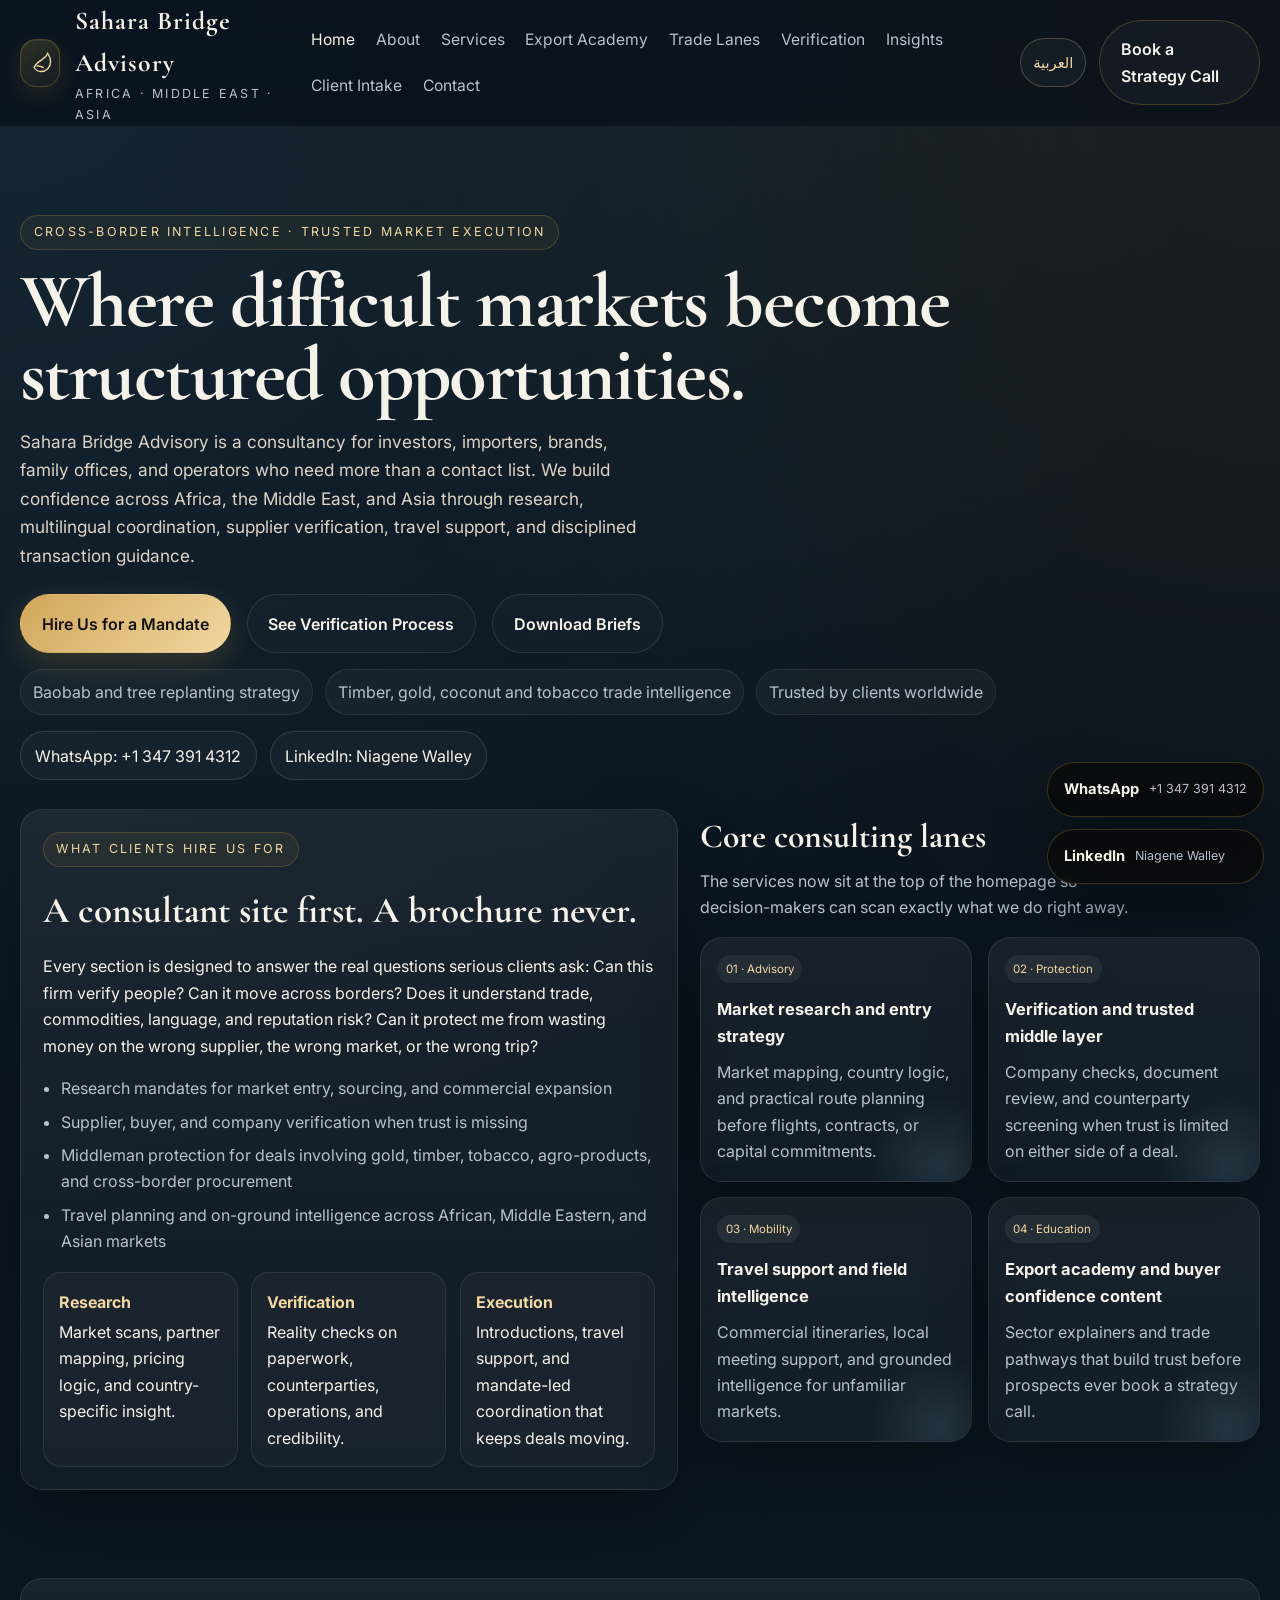
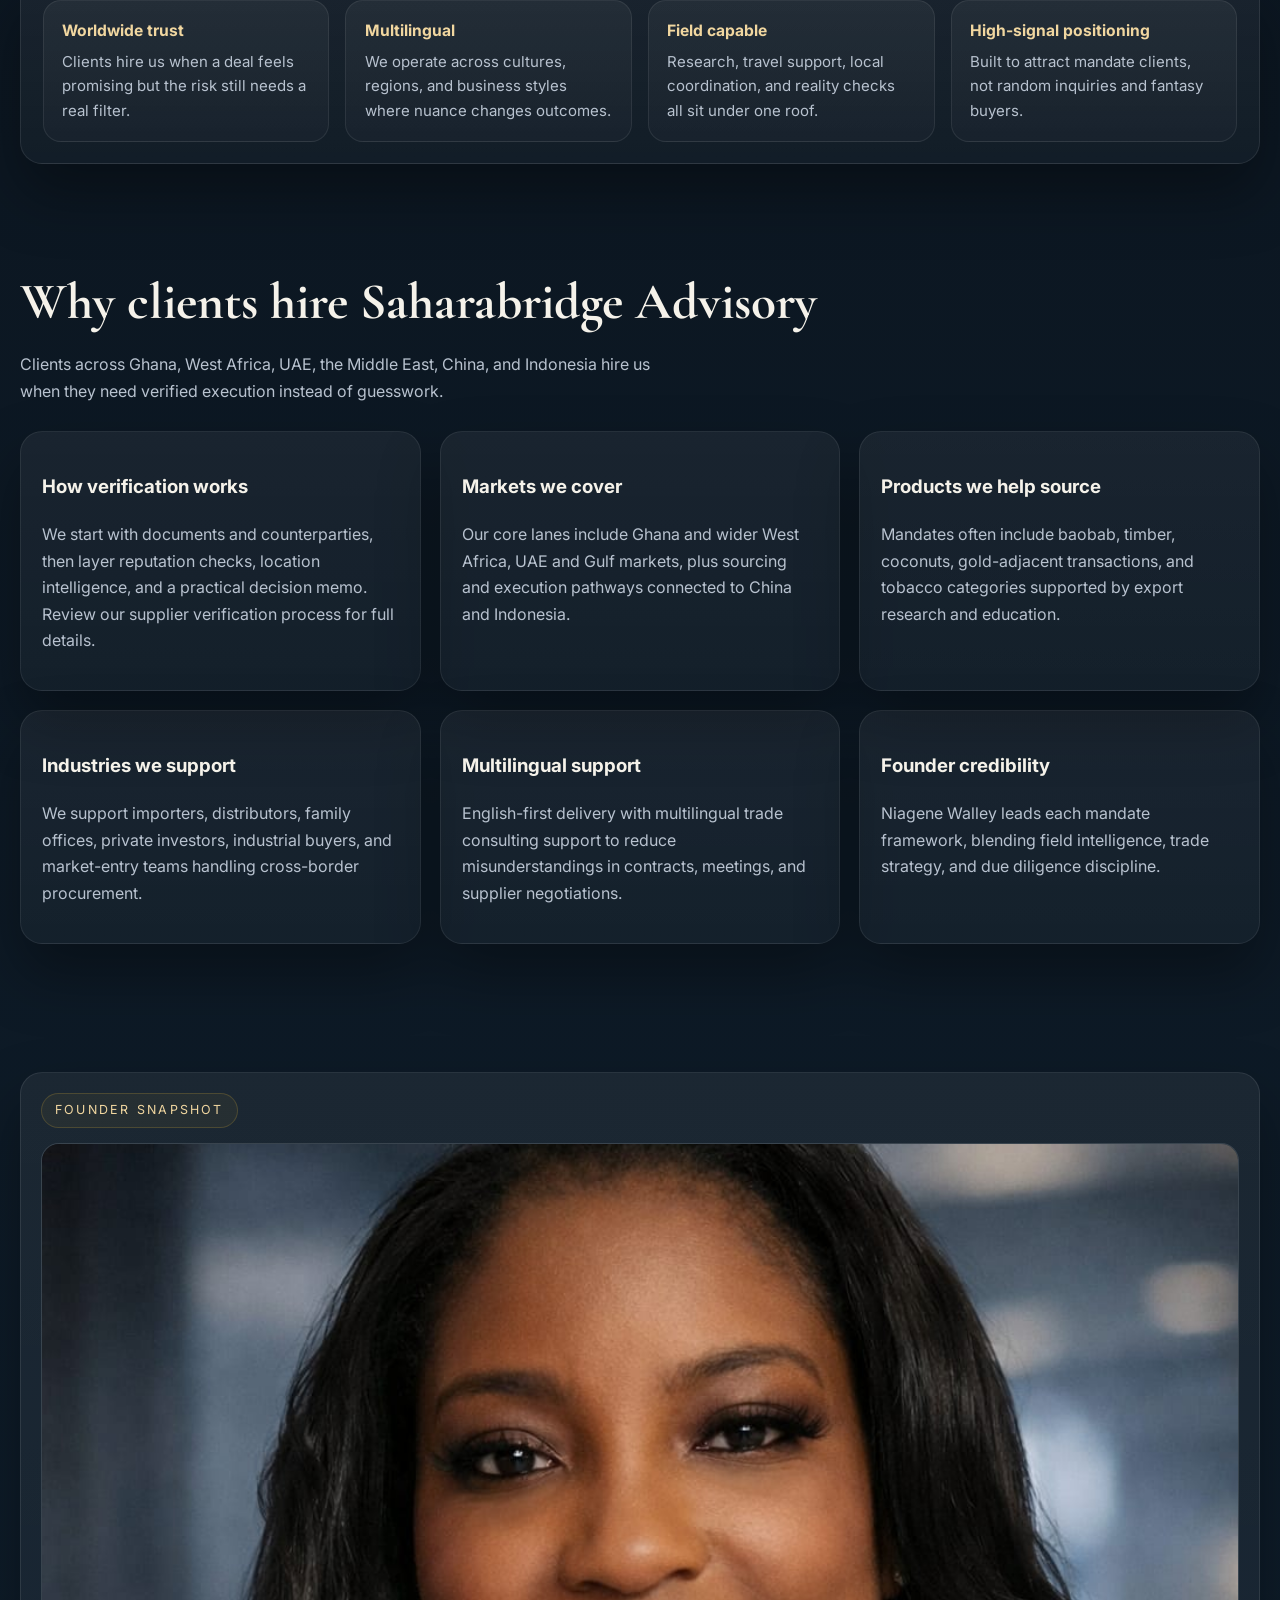
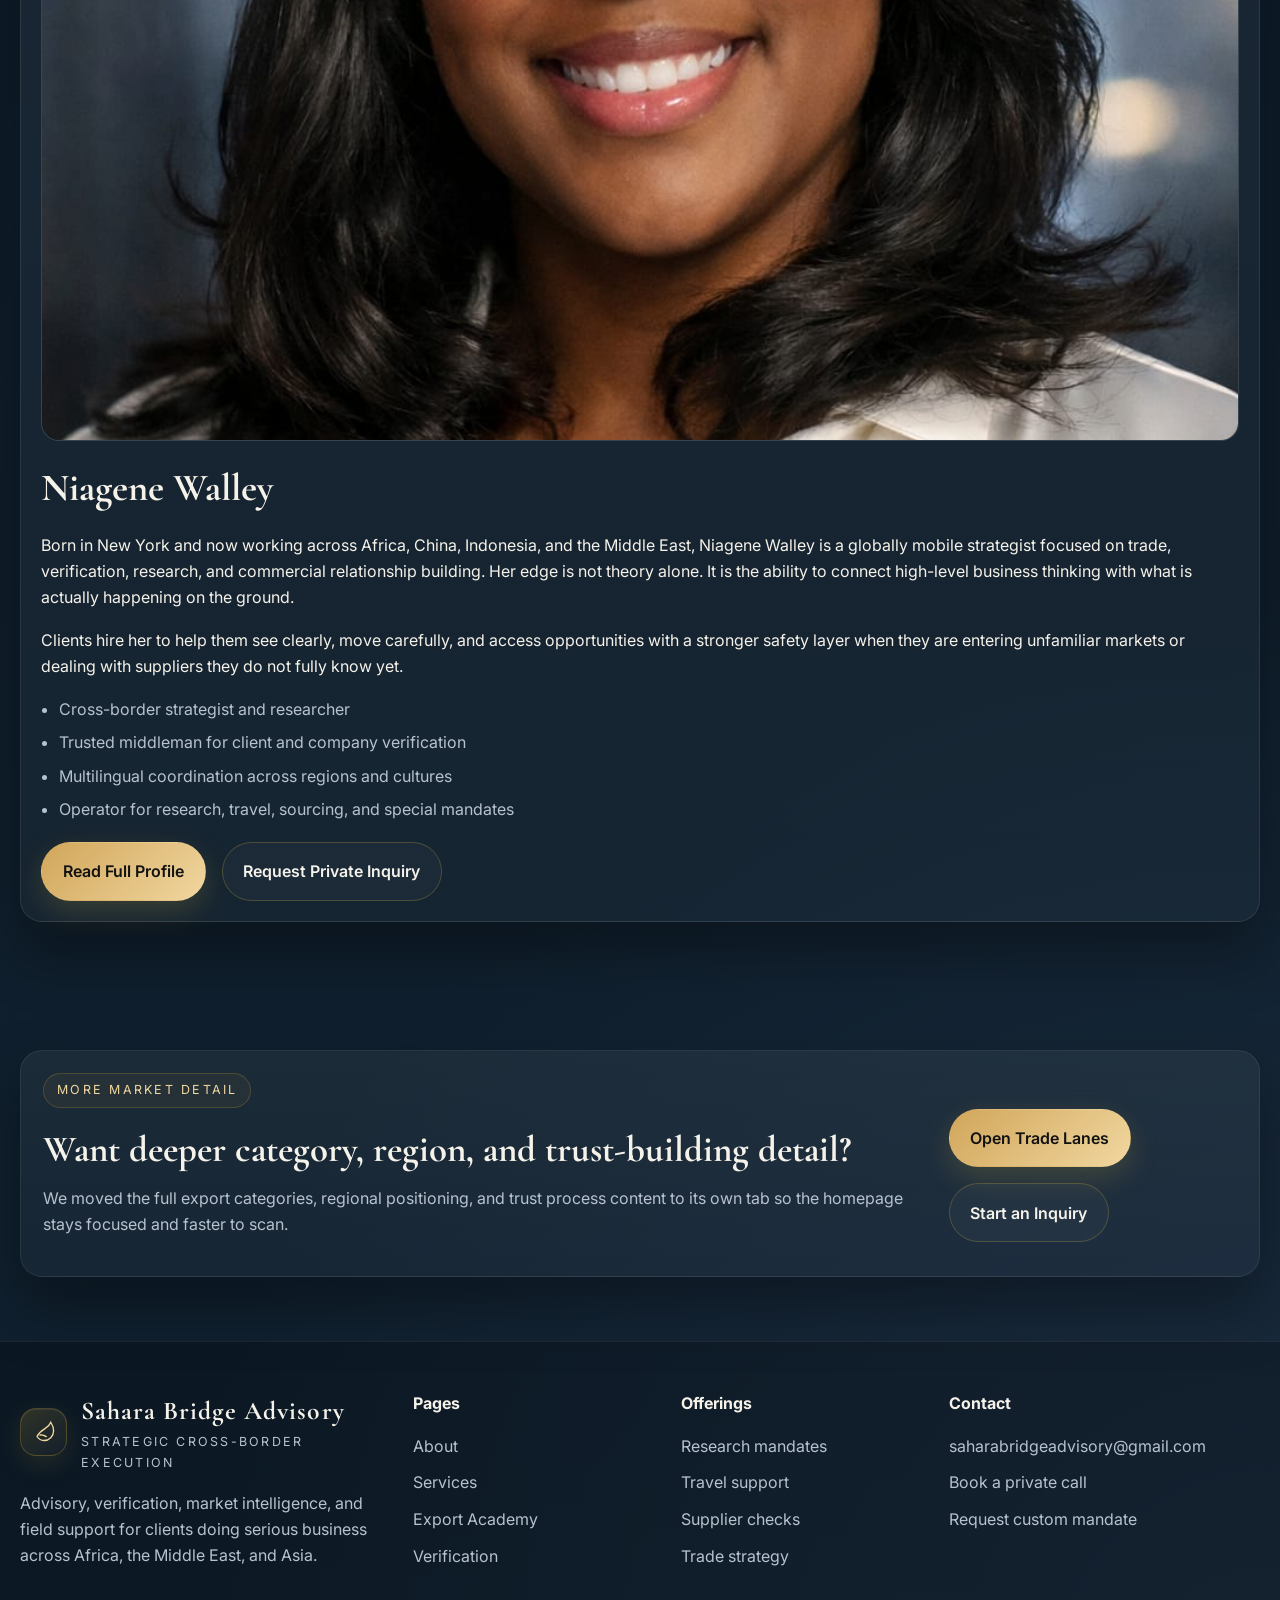
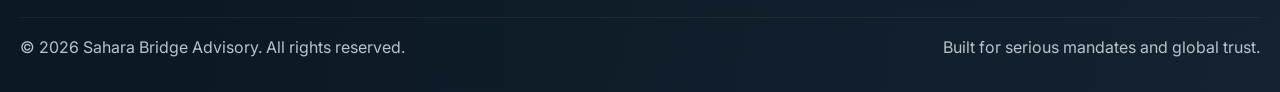
==== commit d9ca4b46: "Move core consulting lanes to top hero section" ====
--- a/index.html
+++ b/index.html
@@ -101,6 +101,36 @@
               <div class="kicker-card"><strong>Execution</strong><span>Introductions, travel support, and mandate-led coordination that keeps deals moving.</span></div>
             </div>
           </div>
+          <div class="hero-top-lanes">
+            <div class="section-head" style="margin-bottom:1rem;">
+              <div>
+                <h2 style="font-size:2.1rem;margin-bottom:0.2rem;">Core consulting lanes</h2>
+                <p style="max-width:45ch;">The services now sit at the top of the homepage so decision-makers can scan exactly what we do right away.</p>
+              </div>
+            </div>
+            <div class="top-lanes-grid">
+              <article class="service-lane reveal">
+                <span class="lane-tag">01 · Advisory</span>
+                <h3>Market research and entry strategy</h3>
+                <p>Market mapping, country logic, and practical route planning before flights, contracts, or capital commitments.</p>
+              </article>
+              <article class="service-lane reveal">
+                <span class="lane-tag">02 · Protection</span>
+                <h3>Verification and trusted middle layer</h3>
+                <p>Company checks, document review, and counterparty screening when trust is limited on either side of a deal.</p>
+              </article>
+              <article class="service-lane reveal">
+                <span class="lane-tag">03 · Mobility</span>
+                <h3>Travel support and field intelligence</h3>
+                <p>Commercial itineraries, local meeting support, and grounded intelligence for unfamiliar markets.</p>
+              </article>
+              <article class="service-lane reveal">
+                <span class="lane-tag">04 · Education</span>
+                <h3>Export academy and buyer confidence content</h3>
+                <p>Sector explainers and trade pathways that build trust before prospects ever book a strategy call.</p>
+              </article>
+            </div>
+          </div>
         </div>
       </div>
     </section>
@@ -129,57 +159,7 @@
       </div>
     </section>
     <section class="section">
-      <div class="container split-callout">
-        <div>
-          <div class="section-head reveal">
-            <div>
-              <h2>Core consulting lanes</h2>
-              <p>This is the part that makes the business instantly legible to decision-makers. Not vague inspiration. Clear consulting lanes with commercial depth.</p>
-            </div>
-          </div>
-          <div class="grid grid-2">
-            <article class="service-lane reveal">
-              <span class="lane-tag">01 · Advisory</span>
-              <h3>Market research and entry strategy</h3>
-              <p>We help clients understand what a country, sector, or supplier landscape actually looks like before they commit time, flights, or capital.</p>
-              <ul class="service-points">
-                <li>Buyer and supplier mapping</li>
-                <li>Country risk and route logic</li>
-                <li>Category sizing and market angle refinement</li>
-              </ul>
-            </article>
-            <article class="service-lane reveal">
-              <span class="lane-tag">02 · Protection</span>
-              <h3>Verification and trusted middle layer</h3>
-              <p>When the client does not fully trust the supplier or the supplier does not trust the client, we reduce friction and increase safety.</p>
-              <ul class="service-points">
-                <li>Company checks and document review</li>
-                <li>Counterparty credibility screening</li>
-                <li>Mandate-based transaction support</li>
-              </ul>
-            </article>
-            <article class="service-lane reveal">
-              <span class="lane-tag">03 · Mobility</span>
-              <h3>Travel support and field intelligence</h3>
-              <p>We coordinate strategic travel, local meetings, and on-ground inquiry for clients doing business across unfamiliar markets.</p>
-              <ul class="service-points">
-                <li>Commercial itinerary design</li>
-                <li>Meeting support and introductions</li>
-                <li>Private field briefings</li>
-              </ul>
-            </article>
-            <article class="service-lane reveal">
-              <span class="lane-tag">04 · Education</span>
-              <h3>Export academy and buyer confidence content</h3>
-              <p>The educational pages make the firm feel informed, current, and commercially useful long before a prospect books a call.</p>
-              <ul class="service-points">
-                <li>Sector explainers and trade pathways</li>
-                <li>Popular African export categories</li>
-                <li>Credibility-building content for inbound leads</li>
-              </ul>
-            </article>
-          </div>
-        </div>
+      <div class="container">
         <div class="insight-card reveal">
           <span class="eyebrow">Founder snapshot</span>
           <figure class="founder-snapshot-media">
--- a/assets/css/styles.css
+++ b/assets/css/styles.css
@@ -611,6 +611,25 @@
   gap: 1.4rem;
   margin-top: 1.8rem;
 }
+.hero-top-lanes {
+  display: grid;
+  align-content: start;
+}
+.top-lanes-grid {
+  display:grid;
+  grid-template-columns: repeat(2, minmax(0,1fr));
+  gap: 0.95rem;
+}
+.top-lanes-grid .service-lane {
+  padding: 1rem;
+}
+.top-lanes-grid .service-lane h3 {
+  font-size: 1.03rem;
+}
+.top-lanes-grid .service-lane p {
+  color: var(--muted);
+  margin: 0;
+}
 .hero-brief, .hero-mandate, .insight-card, .sector-tile, .service-lane, .credibility-band, .region-card {
   background: linear-gradient(180deg, rgba(255,255,255,0.06), rgba(255,255,255,0.028));
   border: 1px solid rgba(255,255,255,0.09);
@@ -670,6 +689,7 @@
 @media (max-width: 980px) {
   .hero-consult-grid, .split-callout, .sector-grid, .region-grid, .credibility-band { grid-template-columns: 1fr; }
   .hero-kicker { grid-template-columns: 1fr; }
+  .top-lanes-grid { grid-template-columns: 1fr; }
 }
 
 .lang-chip {
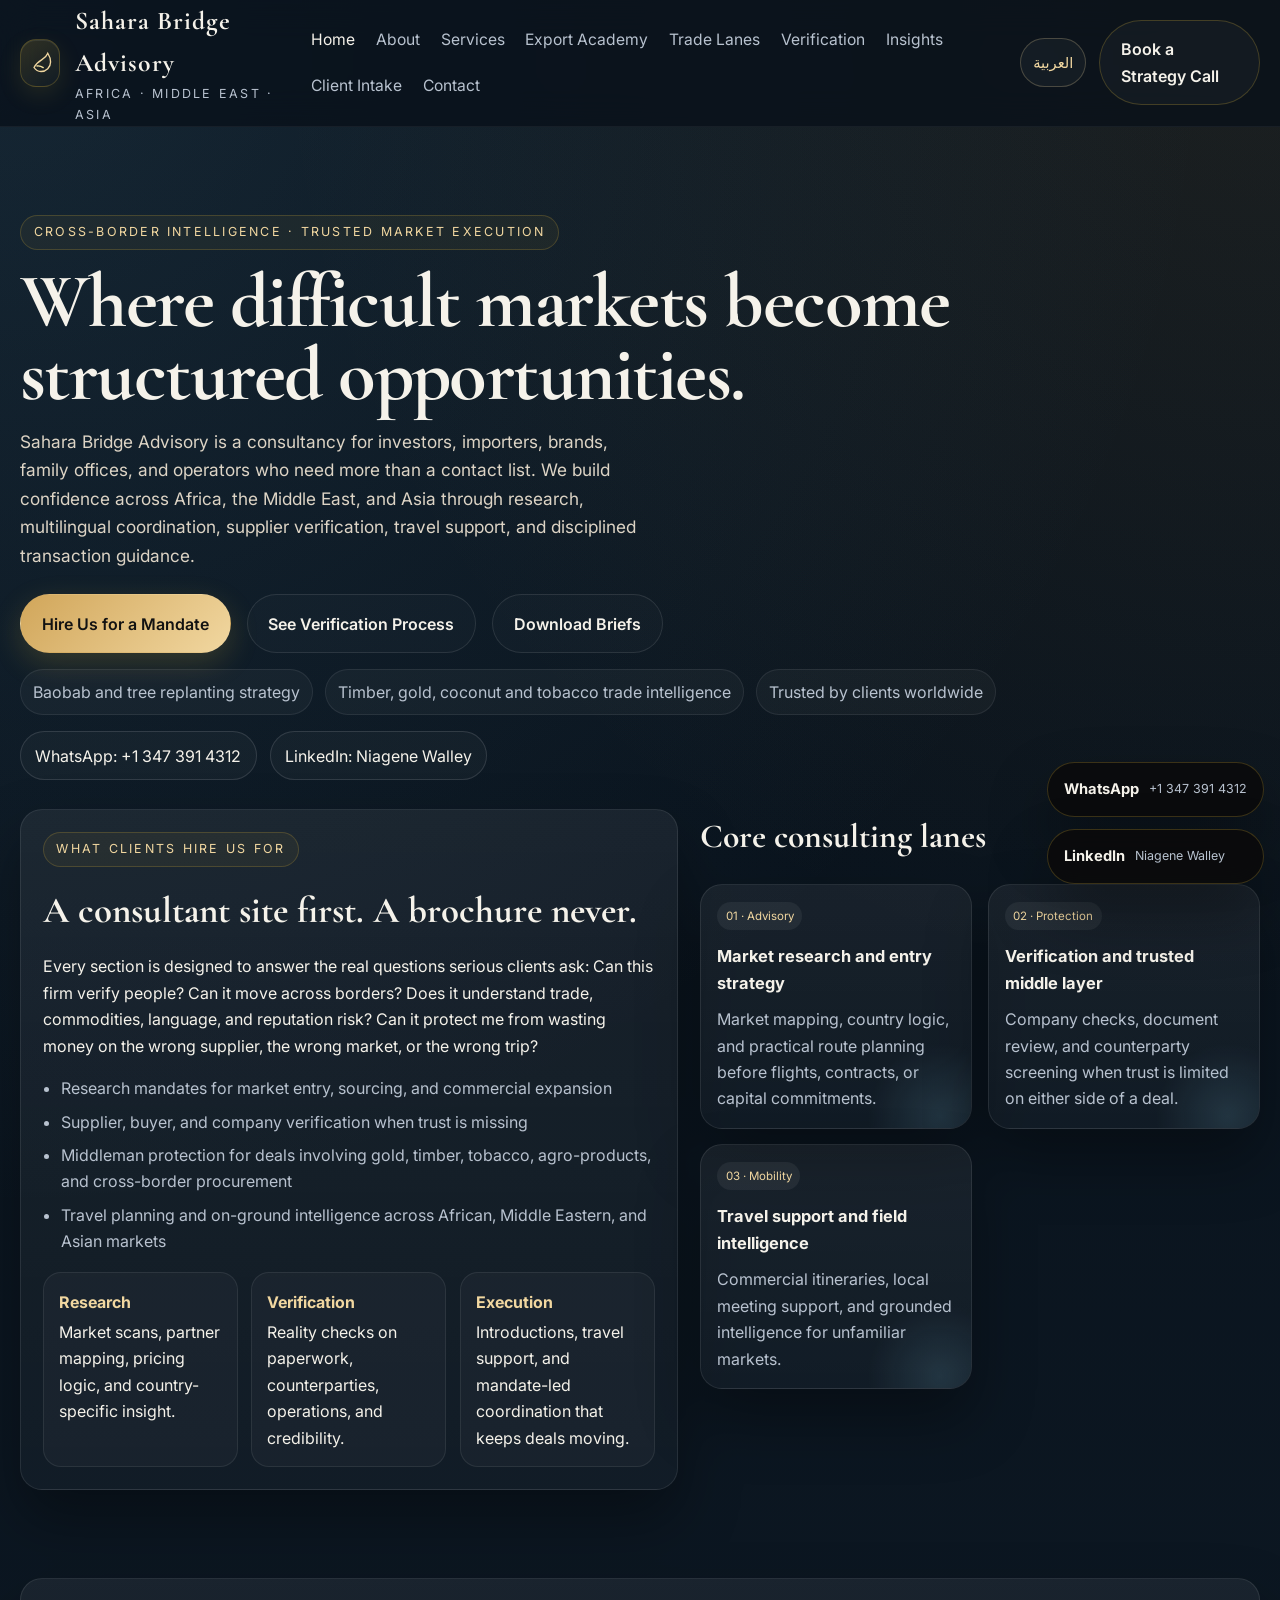
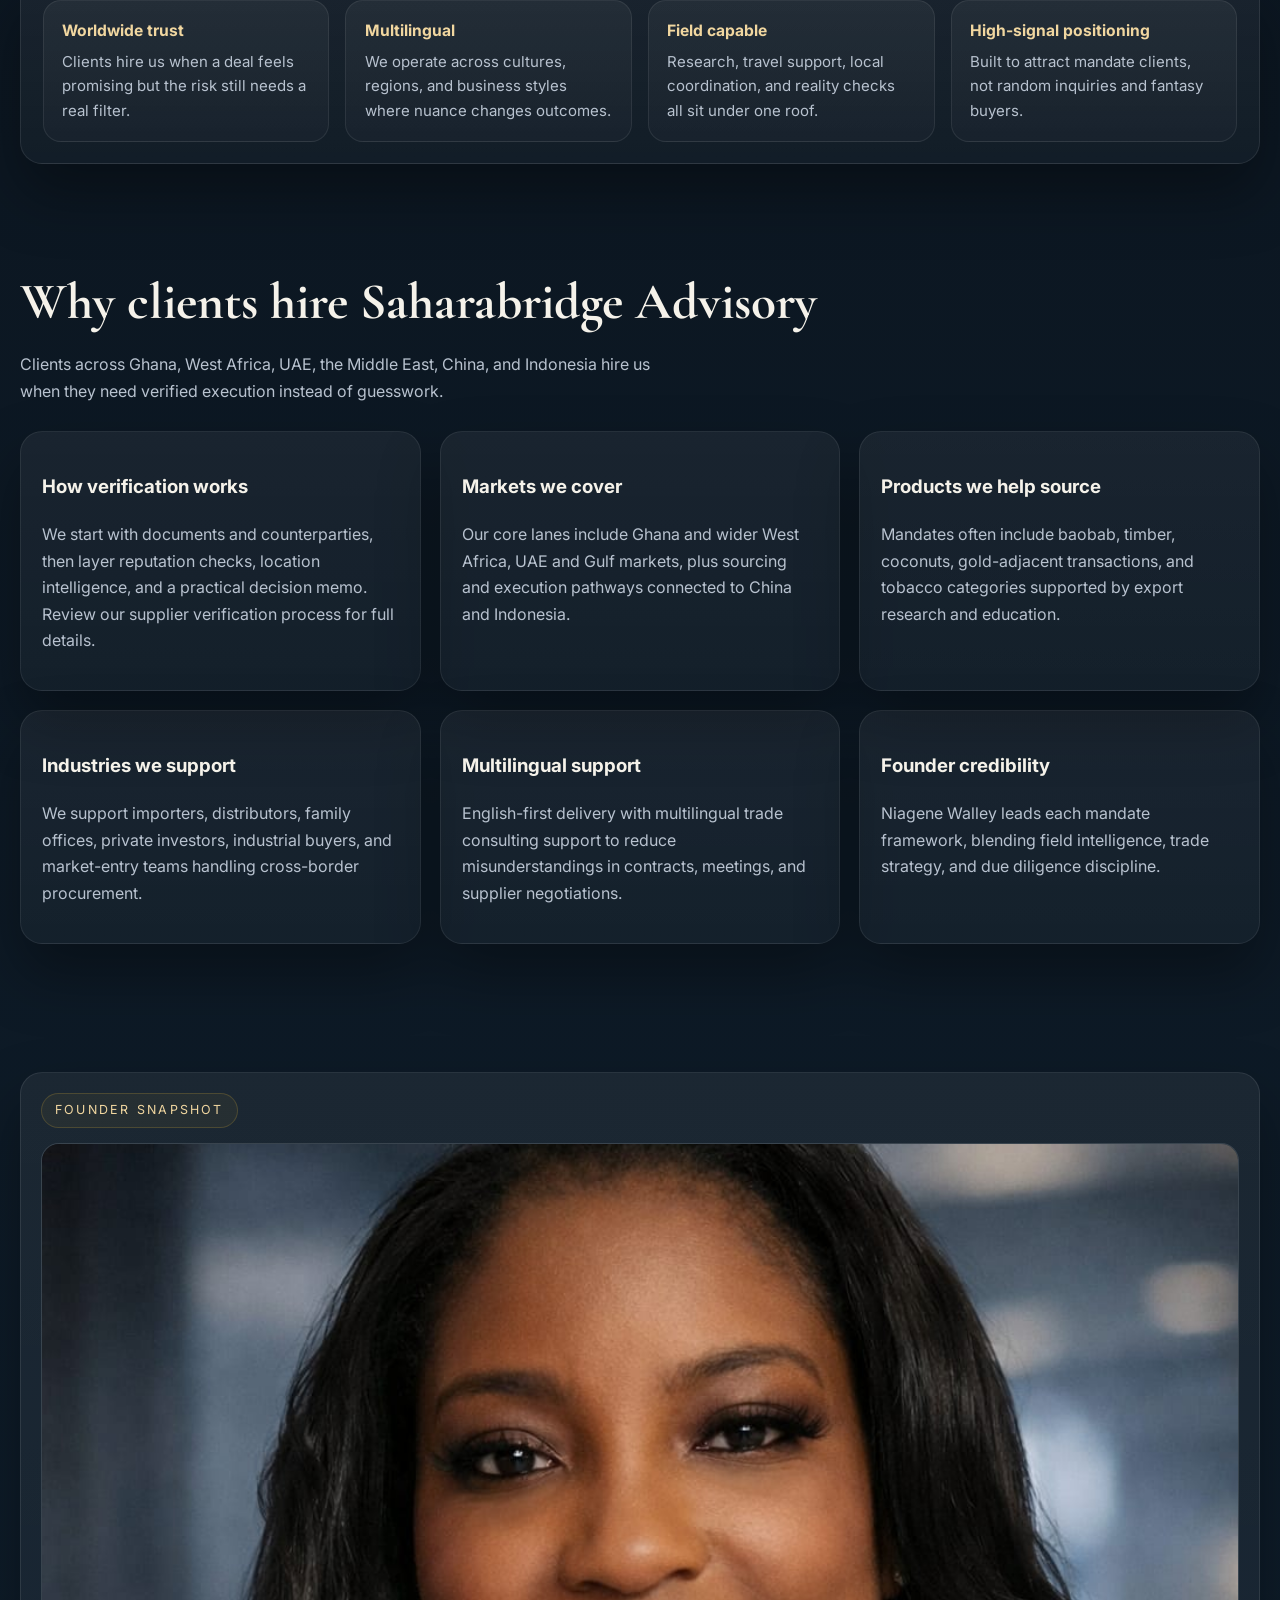
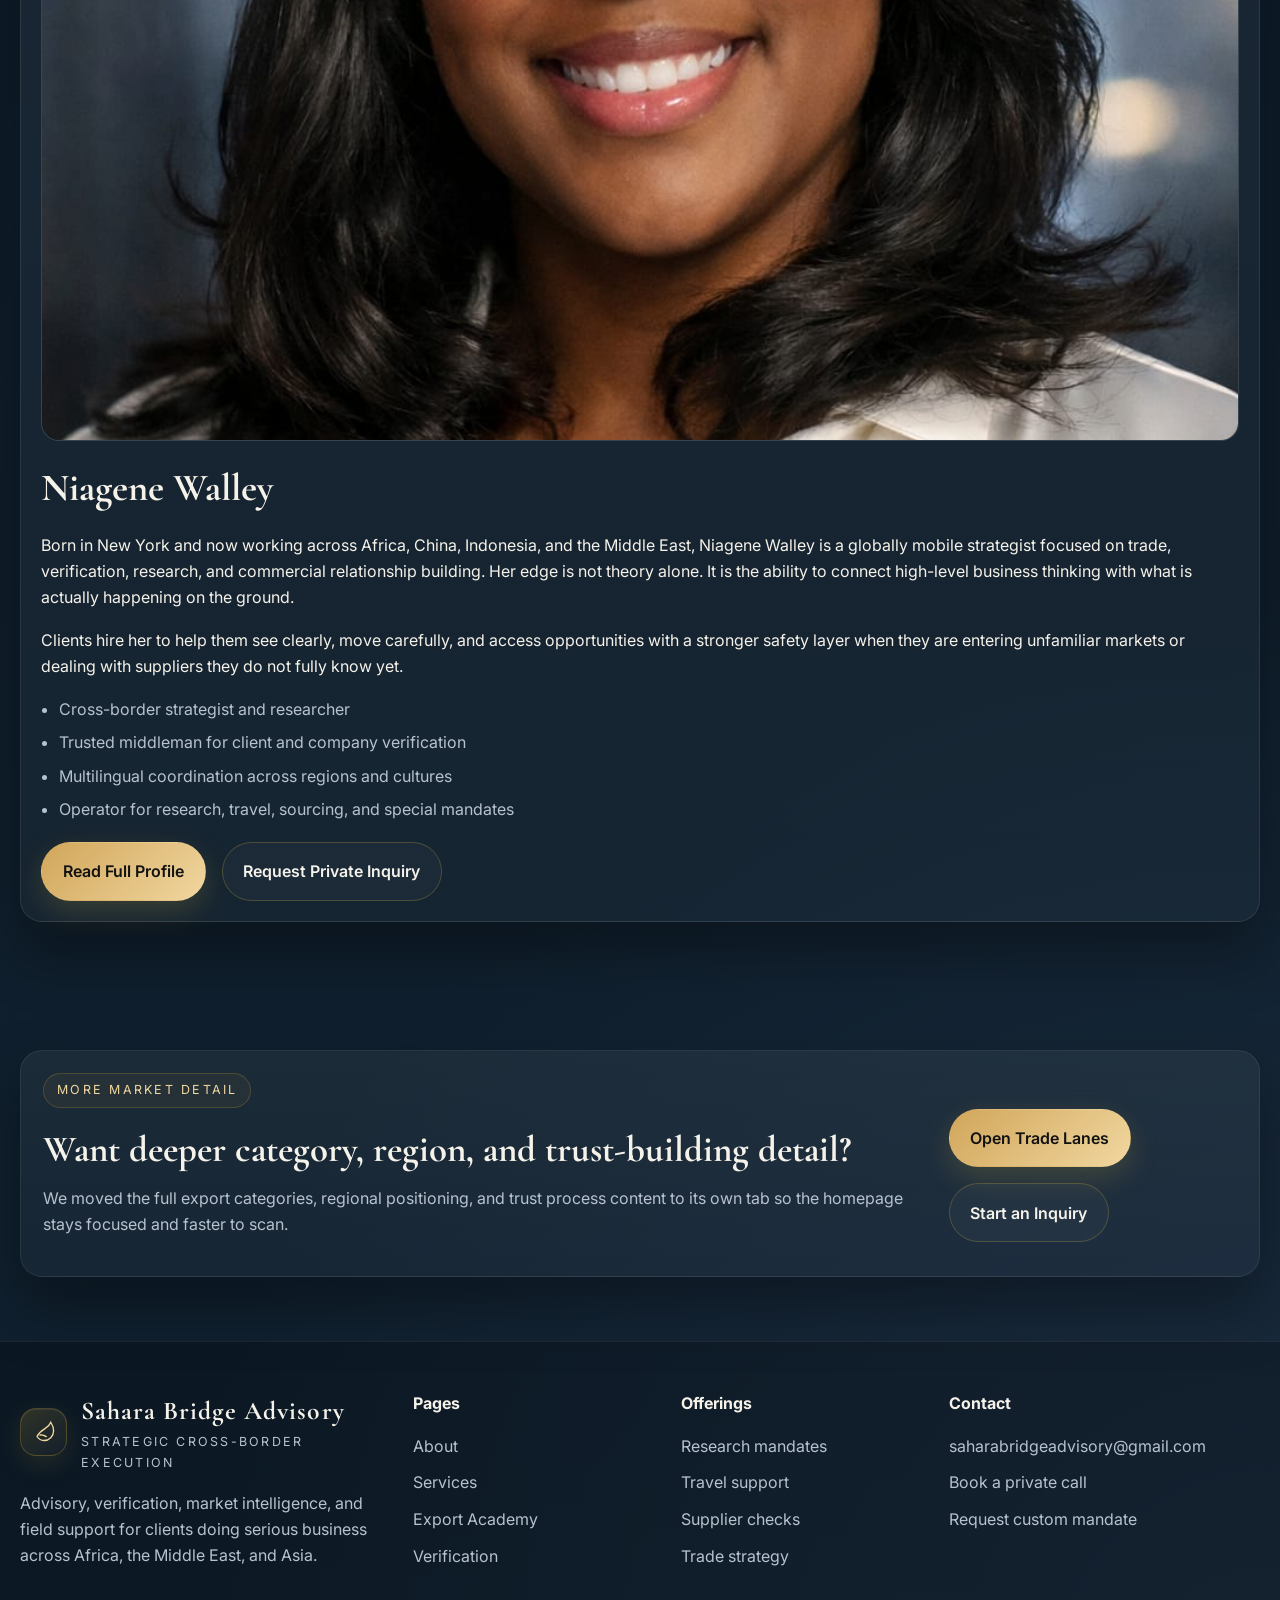
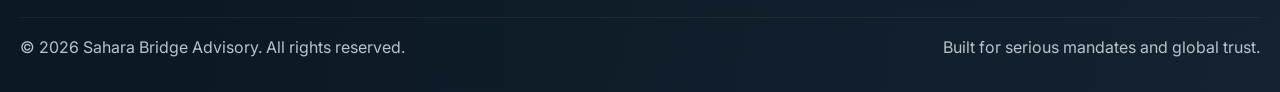
==== commit 7328889c: "Remove extra core lanes copy and education lane card" ====
--- a/index.html
+++ b/index.html
@@ -105,7 +105,6 @@
             <div class="section-head" style="margin-bottom:1rem;">
               <div>
                 <h2 style="font-size:2.1rem;margin-bottom:0.2rem;">Core consulting lanes</h2>
-                <p style="max-width:45ch;">The services now sit at the top of the homepage so decision-makers can scan exactly what we do right away.</p>
               </div>
             </div>
             <div class="top-lanes-grid">
@@ -124,11 +123,6 @@
                 <h3>Travel support and field intelligence</h3>
                 <p>Commercial itineraries, local meeting support, and grounded intelligence for unfamiliar markets.</p>
               </article>
-              <article class="service-lane reveal">
-                <span class="lane-tag">04 · Education</span>
-                <h3>Export academy and buyer confidence content</h3>
-                <p>Sector explainers and trade pathways that build trust before prospects ever book a strategy call.</p>
-              </article>
             </div>
           </div>
         </div>
